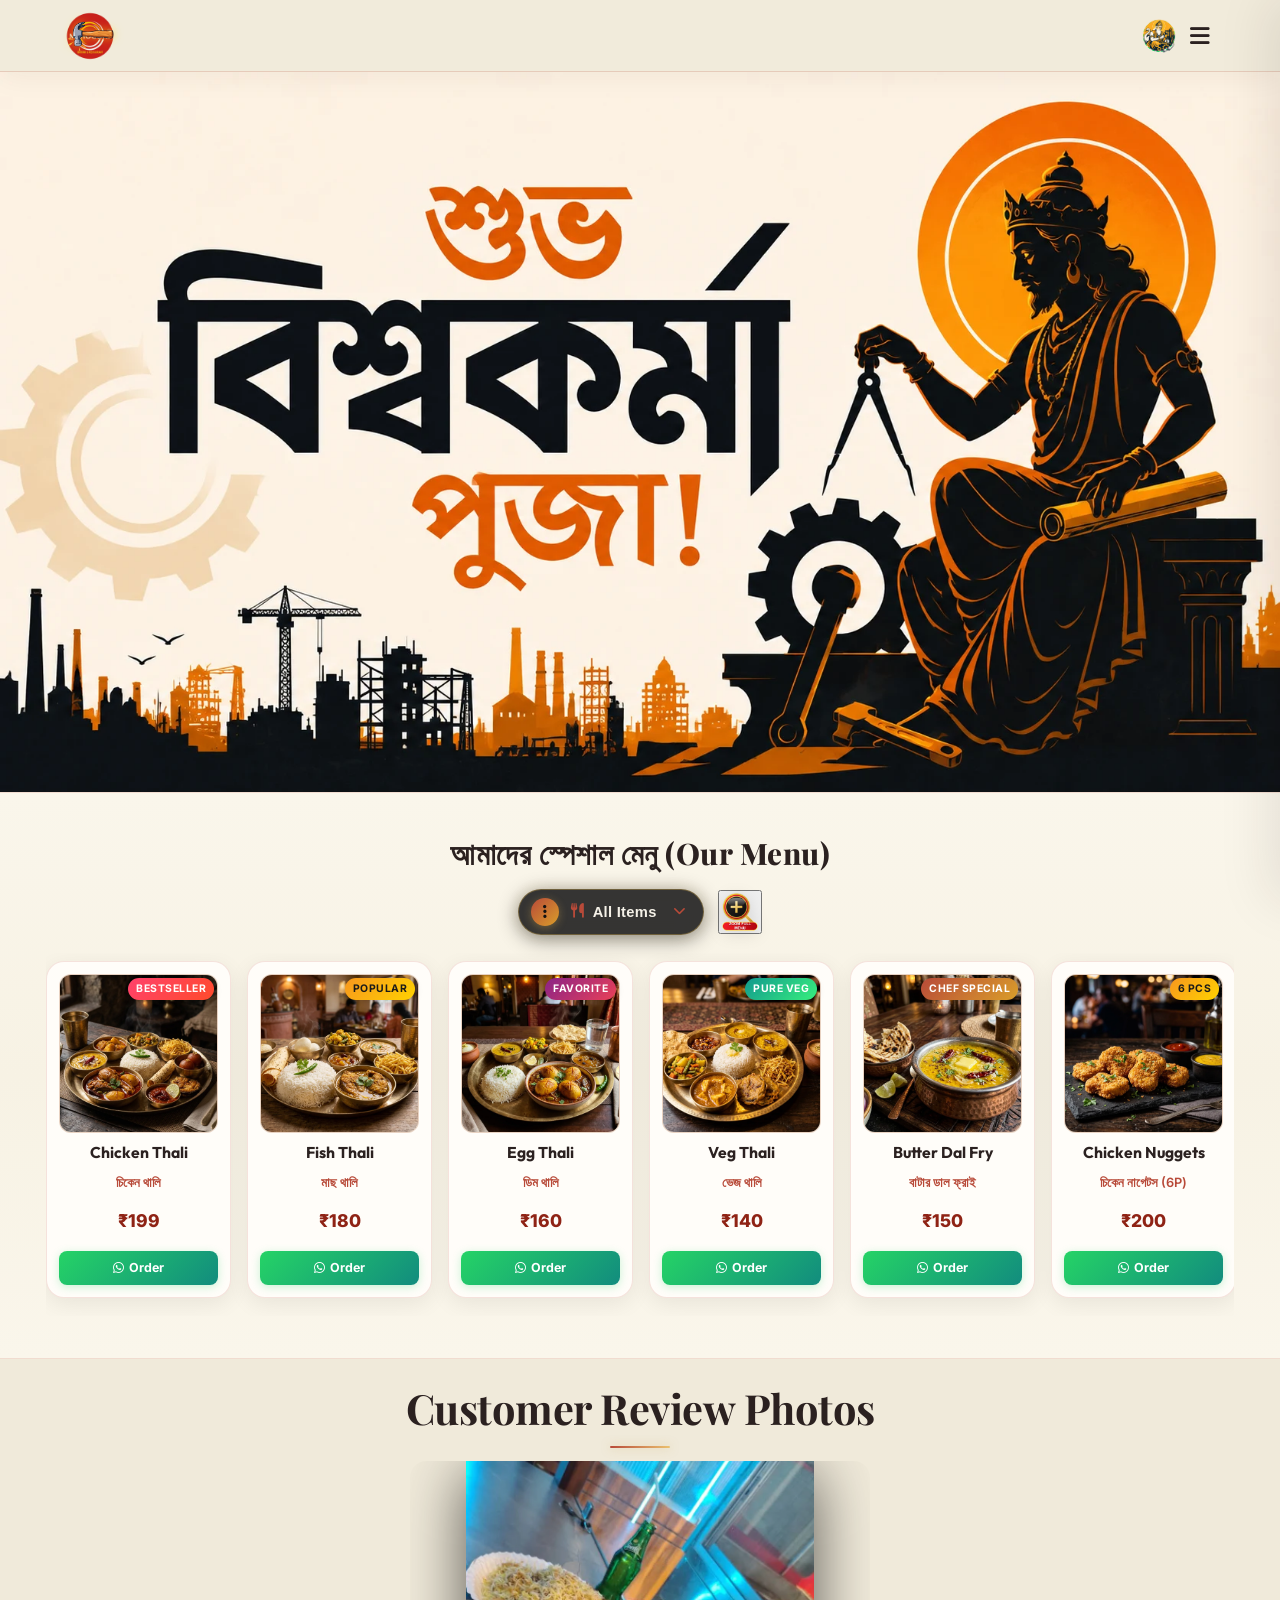
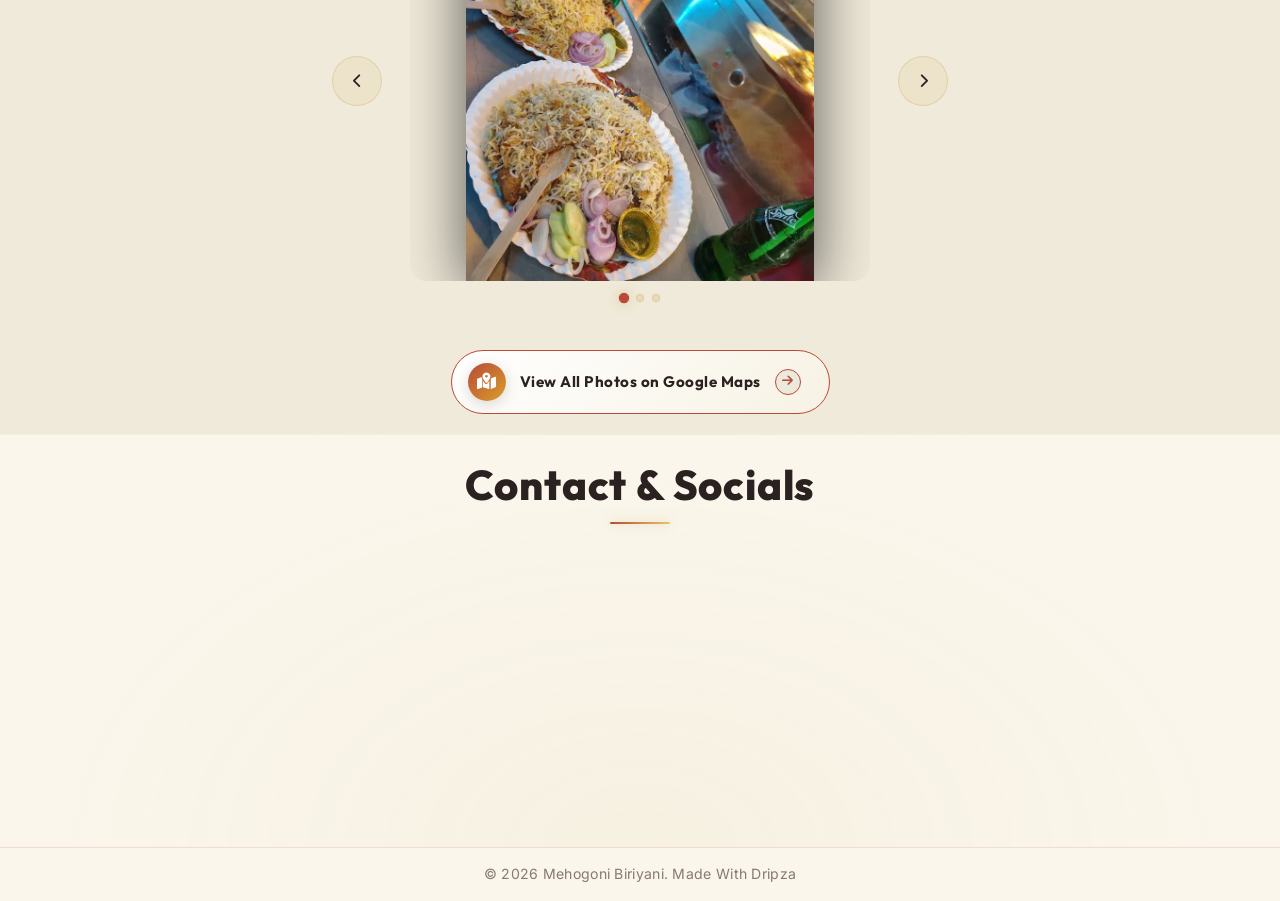
==== index.html @ 01e423bd "Update Vishwakarma Puja banner, icons and greetings" ====
﻿<!DOCTYPE html>
<html lang="bn">
<head>
    <meta charset="UTF-8">
    <meta name="viewport" content="width=device-width, initial-scale=1.0">
    <title>Mehogoni Biriyani</title>
    <link rel="icon" type="image/png" href="assets/mehogoni_biriyani_logo.webp">
    <link href="https://fonts.googleapis.com/css2?family=Playfair+Display:wght@400;600;700;800&family=Outfit:wght@300;400;600;800&family=Inter:wght@300;400;500;600&display=swap" rel="stylesheet">
    <link rel="stylesheet" href="https://cdnjs.cloudflare.com/ajax/libs/font-awesome/6.4.0/css/all.min.css">
    <link rel="stylesheet" href="styles.css?v=1.3">
</head>
<body class="no-scroll">
    <!-- Preloader Screen -->
    <div id="preloader">
        <div class="preloader-content">
            <h1 class="preloader-title">Welcome to <br><span class="highlight">Mehogoni Biriyani</span></h1>
            <div class="preloader-loader">
                <div class="loader-bar"></div>
            </div>
        </div>
    </div>
    <!-- Navbar -->
    <nav class="navbar">
        <div class="logo-container">
            <img src="assets/mehogoni_biriyani_logo.webp" alt="Mehogoni Biriyani Logo" class="logo-brand-img">
            <div class="logo-text-wrapper">
                <span class="animated-football-header" title="Ganesh Chaturthi Special">
                    <img src="assets/ganesh_run_icon.webp" alt="Ganesh Run Icon" style="object-fit: contain; filter: drop-shadow(0 0 5px rgba(255, 215, 0, 0.6));">
                </span>
                <span class="logo-text">Mehogoni Biriyani</span>
            </div>
        </div>
        <span class="rath-yatra-header-text">শুভ বিশ্বকর্মা পূজা!</span>
        <ul class="nav-links">
            <li><a href="#home">Home</a></li>
            <li><a href="#menu">Menu</a></li>
            <li><a href="#reviews">Reviews</a></li>
            <li><a href="#contact">Contact</a></li>
        </ul>
        <div class="navbar-actions">
            <!-- Rakhi Purnima Button for Poster -->
            <button class="fifa-btn" id="open-promo-modal-direct-btn" title="Show Ganesh Chaturthi Special Poster">
                <div class="fifa-container">
                    <div class="fifa-magic-ring"></div>
                    <img src="assets/ganesh_icon.webp" alt="Ganesh Special" class="fifa-svg" style="object-fit: contain;">
                </div>
            </button>
            
            <div class="hamburger">
                <i class="fas fa-bars"></i>
            </div>
        </div>
    </nav>

    <!-- Hero Section -->
    <section id="home" class="hero">
        <div class="hero-bg banner-box">
            <img src="assets/aj_restaurant_banner_1.webp" alt="AJ Restaurant & Cafe Banner" class="active">
            <img src="assets/banner_1.webp" alt="Mehogoni Biriyani Banner 1">
            <img src="assets/banner_2.webp" alt="Mehogoni Biriyani Banner 2">
            <img src="assets/banner_3.webp" alt="Mehogoni Biriyani Banner 3">
            <img src="assets/banner_4.webp" alt="Mehogoni Biriyani Banner 4">
            <img src="assets/banner_5.webp" alt="Mehogoni Biriyani Banner 5">
            <div class="overlay"></div>
        </div>
        <!-- Click/Hover Zones for Banner Control -->
        <div class="hero-nav-zone left-zone" title="Previous Image"></div>
        <div class="hero-nav-zone right-zone" title="Next Image"></div>
    </section>

                <!-- Digital Restaurant Menu Section -->
    <section id="menu" class="main-menu-section">
        <div class="menu-header-wrapper">
            <div class="menu-eyebrow-container">
                <span class="menu-eyebrow">আমাদের স্পেশাল মেনু (Our Menu)</span>
            </div>
        </div>

        <!-- Menu Category Filter Tabs -->
                <!-- Menu Category Filter Dropdown (Three-Dot Filter Menu) -->
        <!-- Menu Filter and Zoom Controls Row -->
        <div class="menu-filter-controls-row">
            <div class="menu-filter-dropdown-wrapper" id="main-menu-filter-dropdown-wrapper">
            <button type="button" class="menu-filter-dots-btn" id="main-menu-filter-dots-btn" aria-expanded="false" aria-haspopup="true" title="Filter Menu">
                <span class="three-dots-icon-box">
                    <i class="fas fa-ellipsis-v"></i>
                </span>
                <span class="current-filter-label" id="main-current-filter-label">
                    <i class="fas fa-utensils"></i>
                    <span>All Items</span>
                </span>
                <i class="fas fa-chevron-down filter-dropdown-arrow"></i>
            </button>

            <!-- Dropdown List of Category Filter Options -->
            <div class="menu-filter-dropdown-menu" id="main-menu-filter-dropdown-menu">
                <div class="menu-filter-dropdown-header">
                    <span><i class="fas fa-filter"></i> Filter Category</span>
                </div>
                <div class="menu-filter-dropdown-list">
                    <button type="button" class="menu-tab-btn active" data-category="all">
                        <span class="tab-btn-content">
                            <i class="fas fa-utensils tab-icon"></i>
                            <span class="tab-title">All Items</span>
                        </span>
                        <i class="fas fa-check active-indicator-icon"></i>
                    </button>
                    <button type="button" class="menu-tab-btn" data-category="thali">
                        <span class="tab-btn-content">
                            <i class="fas fa-bowl-rice tab-icon"></i>
                            <span class="tab-title">Bengali Thali</span>
                        </span>
                        <i class="fas fa-check active-indicator-icon"></i>
                    </button>
                    <button type="button" class="menu-tab-btn" data-category="snacks">
                        <span class="tab-btn-content">
                            <i class="fas fa-burger tab-icon"></i>
                            <span class="tab-title">Breakfast & Snacks</span>
                        </span>
                        <i class="fas fa-check active-indicator-icon"></i>
                    </button>
                    <button type="button" class="menu-tab-btn" data-category="beverages">
                        <span class="tab-btn-content">
                            <i class="fas fa-mug-hot tab-icon"></i>
                            <span class="tab-title">Tea & Coffee</span>
                        </span>
                        <i class="fas fa-check active-indicator-icon"></i>
                    </button>
                    <button type="button" class="menu-tab-btn" data-category="extras">
                        <span class="tab-btn-content">
                            <i class="fas fa-plate-wheat tab-icon"></i>
                            <span class="tab-title">Sides & Extras</span>
                        </span>
                        <i class="fas fa-check active-indicator-icon"></i>
                    </button>
                </div>
            </div>
        </div>

            <!-- Zoom Full Menu Button on Right Side of Filter -->
            <button type="button" class="menu-zoom-img-btn" id="open-full-menu-modal-btn" title="Open Complete Menu Card (সম্পূর্ণ মেনু)">
                    <img src="assets/zoom_full_menu_icon.webp" alt="Zoom Full Menu" class="zoom-full-menu-img">
                </button>
        </div>
        

        <!-- Menu Cards Horizontal Side-Scroll Wrapper -->
        <div class="main-menu-scroll-wrapper">
            <div class="main-menu-scroll-track" id="main-restaurant-menu-scroll">
                
                <!-- 1. Chicken Thali -->
                <div class="food-menu-card" data-category="thali">
                    <div class="food-card-badge bestseller">Bestseller</div>
                    <div class="food-card-img-box">
                        <img src="assets/menu_chicken_thali.webp" alt="Chicken Thali" loading="lazy">
                    </div>
                    <div class="food-card-body">
                        <h3 class="food-title">Chicken Thali</h3>
                        <span class="bengali-title">চিকেন থালি</span>
                        <span class="food-price">₹199</span>
                        <a href="https://wa.me/918389064951?text=Hi%20Mehogoni%20Biriyani,%20I%20want%20to%20order%20Chicken%20Thali%20(₹199)" target="_blank" class="food-order-btn">
                            <i class="fab fa-whatsapp"></i> Order
                        </a>
                    </div>
                </div>

                <!-- 2. Fish Thali -->
                <div class="food-menu-card" data-category="thali">
                    <div class="food-card-badge popular">Popular</div>
                    <div class="food-card-img-box">
                        <img src="assets/menu_fish_thali.webp" alt="Fish Thali" loading="lazy">
                    </div>
                    <div class="food-card-body">
                        <h3 class="food-title">Fish Thali</h3>
                        <span class="bengali-title">মাছ থালি</span>
                        <span class="food-price">₹180</span>
                        <a href="https://wa.me/918389064951?text=Hi%20Mehogoni%20Biriyani,%20I%20want%20to%20order%20Fish%20Thali%20(₹180)" target="_blank" class="food-order-btn">
                            <i class="fab fa-whatsapp"></i> Order
                        </a>
                    </div>
                </div>

                <!-- 3. Egg Thali -->
                <div class="food-menu-card" data-category="thali">
                    <div class="food-card-badge special">Favorite</div>
                    <div class="food-card-img-box">
                        <img src="assets/menu_egg_thali.webp" alt="Egg Thali" loading="lazy">
                    </div>
                    <div class="food-card-body">
                        <h3 class="food-title">Egg Thali</h3>
                        <span class="bengali-title">ডিম থালি</span>
                        <span class="food-price">₹160</span>
                        <a href="https://wa.me/918389064951?text=Hi%20Mehogoni%20Biriyani,%20I%20want%20to%20order%20Egg%20Thali%20(₹160)" target="_blank" class="food-order-btn">
                            <i class="fab fa-whatsapp"></i> Order
                        </a>
                    </div>
                </div>

                <!-- 4. Veg Thali -->
                <div class="food-menu-card" data-category="thali">
                    <div class="food-card-badge pure-veg">Pure Veg</div>
                    <div class="food-card-img-box">
                        <img src="assets/menu_veg_thali.webp" alt="Veg Thali" loading="lazy">
                    </div>
                    <div class="food-card-body">
                        <h3 class="food-title">Veg Thali</h3>
                        <span class="bengali-title">ভেজ থালি</span>
                        <span class="food-price">₹140</span>
                        <a href="https://wa.me/918389064951?text=Hi%20Mehogoni%20Biriyani,%20I%20want%20to%20order%20Veg%20Thali%20(₹140)" target="_blank" class="food-order-btn">
                            <i class="fab fa-whatsapp"></i> Order
                        </a>
                    </div>
                </div>

                <!-- 5. Butter Dal Fry -->
                <div class="food-menu-card" data-category="extras">
                    <div class="food-card-badge chef">Chef Special</div>
                    <div class="food-card-img-box">
                        <img src="assets/menu_butter_dal_fry.webp" alt="Butter Dal Fry" loading="lazy">
                    </div>
                    <div class="food-card-body">
                        <h3 class="food-title">Butter Dal Fry</h3>
                        <span class="bengali-title">বাটার ডাল ফ্রাই</span>
                        <span class="food-price">₹150</span>
                        <a href="https://wa.me/918389064951?text=Hi%20Mehogoni%20Biriyani,%20I%20want%20to%20order%20Butter%20Dal%20Fry%20(₹150)" target="_blank" class="food-order-btn">
                            <i class="fab fa-whatsapp"></i> Order
                        </a>
                    </div>
                </div>

                <!-- 6. Chicken Nuggets -->
                <div class="food-menu-card" data-category="snacks">
                    <div class="food-card-badge popular">6 Pcs</div>
                    <div class="food-card-img-box">
                        <img src="assets/menu_chicken_nuggets.webp" alt="Chicken Nuggets" loading="lazy">
                    </div>
                    <div class="food-card-body">
                        <h3 class="food-title">Chicken Nuggets</h3>
                        <span class="bengali-title">চিকেন নাগেটস (6P)</span>
                        <span class="food-price">₹200</span>
                        <a href="https://wa.me/918389064951?text=Hi%20Mehogoni%20Biriyani,%20I%20want%20to%20order%20Chicken%20Nuggets%20(₹200)" target="_blank" class="food-order-btn">
                            <i class="fab fa-whatsapp"></i> Order
                        </a>
                    </div>
                </div>

                <!-- 7. Aloo Tikki -->
                <div class="food-menu-card" data-category="snacks">
                    <div class="food-card-badge pure-veg">Big Size</div>
                    <div class="food-card-img-box">
                        <img src="assets/menu_aloo_tikki.webp" alt="Aloo Tikki Big Size" loading="lazy">
                    </div>
                    <div class="food-card-body">
                        <h3 class="food-title">Aloo Tikki 6P</h3>
                        <span class="bengali-title">আলু টিক্কি (6P)</span>
                        <span class="food-price">₹180</span>
                        <a href="https://wa.me/918389064951?text=Hi%20Mehogoni%20Biriyani,%20I%20want%20to%20order%20Aloo%20Tikki%20(₹180)" target="_blank" class="food-order-btn">
                            <i class="fab fa-whatsapp"></i> Order
                        </a>
                    </div>
                </div>

                <!-- 8. Egg Maggie -->
                <div class="food-menu-card" data-category="snacks">
                    <div class="food-card-badge popular">Hot</div>
                    <div class="food-card-img-box">
                        <img src="assets/menu_egg_maggie.webp" alt="Egg Maggie" loading="lazy">
                    </div>
                    <div class="food-card-body">
                        <h3 class="food-title">Egg Maggie</h3>
                        <span class="bengali-title">এগ ম্যাগি</span>
                        <span class="food-price">₹80</span>
                        <a href="https://wa.me/918389064951?text=Hi%20Mehogoni%20Biriyani,%20I%20want%20to%20order%20Egg%20Maggie%20(₹80)" target="_blank" class="food-order-btn">
                            <i class="fab fa-whatsapp"></i> Order
                        </a>
                    </div>
                </div>

                <!-- 9. Veg Maggie -->
                <div class="food-menu-card" data-category="snacks">
                    <div class="food-card-badge pure-veg">Veg</div>
                    <div class="food-card-img-box">
                        <img src="assets/menu_egg_maggie.webp" alt="Veg Maggie" loading="lazy">
                    </div>
                    <div class="food-card-body">
                        <h3 class="food-title">Veg Maggie</h3>
                        <span class="bengali-title">ভেজ ম্যাগি</span>
                        <span class="food-price">₹60</span>
                        <a href="https://wa.me/918389064951?text=Hi%20Mehogoni%20Biriyani,%20I%20want%20to%20order%20Veg%20Maggie%20(₹60)" target="_blank" class="food-order-btn">
                            <i class="fab fa-whatsapp"></i> Order
                        </a>
                    </div>
                </div>

                <!-- 10. Bread Omelette -->
                <div class="food-menu-card" data-category="snacks">
                    <div class="food-card-badge special">Breakfast</div>
                    <div class="food-card-img-box">
                        <img src="assets/menu6.webp" alt="Bread Omelette Jam Butter" loading="lazy">
                    </div>
                    <div class="food-card-body">
                        <h3 class="food-title">Bread Omelette</h3>
                        <span class="bengali-title">ব্রেড ওমলেট / জ্যাম</span>
                        <span class="food-price">₹60</span>
                        <a href="https://wa.me/918389064951?text=Hi%20Mehogoni%20Biriyani,%20I%20want%20to%20order%20Bread%20Omelette%20(₹60)" target="_blank" class="food-order-btn">
                            <i class="fab fa-whatsapp"></i> Order
                        </a>
                    </div>
                </div>

                <!-- 11. Chai & Coffee -->
                <div class="food-menu-card" data-category="beverages">
                    <div class="food-card-badge special">Hot</div>
                    <div class="food-card-img-box">
                        <img src="assets/menu_tea_coffee.webp" alt="Coffee" loading="lazy">
                    </div>
                    <div class="food-card-body">
                        <h3 class="food-title">Milk / Black Coffee</h3>
                        <span class="bengali-title">কফি (Min 2 Cup)</span>
                        <span class="food-price">₹50</span>
                        <a href="https://wa.me/918389064951?text=Hi%20Mehogoni%20Biriyani,%20I%20want%20to%20order%20Coffee" target="_blank" class="food-order-btn">
                            <i class="fab fa-whatsapp"></i> Order
                        </a>
                    </div>
                </div>

                <!-- 12. Milk / Black Tea -->
                <div class="food-menu-card" data-category="beverages">
                    <div class="food-card-badge bestseller">Chai</div>
                    <div class="food-card-img-box">
                        <img src="assets/menu_tea_coffee.webp" alt="Tea" loading="lazy">
                    </div>
                    <div class="food-card-body">
                        <h3 class="food-title">Black / Milk Tea</h3>
                        <span class="bengali-title">চা (Min 2 Cup)</span>
                        <span class="food-price">₹25</span>
                        <a href="https://wa.me/918389064951?text=Hi%20Mehogoni%20Biriyani,%20I%20want%20to%20order%20Tea" target="_blank" class="food-order-btn">
                            <i class="fab fa-whatsapp"></i> Order
                        </a>
                    </div>
                </div>

                <!-- 13. Green Tea -->
                <div class="food-menu-card" data-category="beverages">
                    <div class="food-card-badge pure-veg">Healthy</div>
                    <div class="food-card-img-box">
                        <img src="assets/menu_tea_coffee.webp" alt="Green Tea" loading="lazy">
                    </div>
                    <div class="food-card-body">
                        <h3 class="food-title">Green Tea</h3>
                        <span class="bengali-title">গ্রিন টি (Min 2 Cup)</span>
                        <span class="food-price">₹40</span>
                        <a href="https://wa.me/918389064951?text=Hi%20Mehogoni%20Biriyani,%20I%20want%20to%20order%20Green%20Tea" target="_blank" class="food-order-btn">
                            <i class="fab fa-whatsapp"></i> Order
                        </a>
                    </div>
                </div>

                <!-- 14. Extra Chicken 4P -->
                <div class="food-menu-card" data-category="extras">
                    <div class="food-card-badge popular">4 Pcs</div>
                    <div class="food-card-img-box">
                        <img src="assets/menu_chicken_thali.webp" alt="Extra Chicken" loading="lazy">
                    </div>
                    <div class="food-card-body">
                        <h3 class="food-title">Extra Chicken (4P)</h3>
                        <span class="bengali-title">চিকেন কারি (4P)</span>
                        <span class="food-price">₹180</span>
                        <a href="https://wa.me/918389064951?text=Hi%20Mehogoni%20Biriyani,%20I%20want%20to%20order%20Extra%20Chicken%204P%20(₹180)" target="_blank" class="food-order-btn">
                            <i class="fab fa-whatsapp"></i> Order
                        </a>
                    </div>
                </div>

                <!-- 15. Extra Mutton 1P -->
                <div class="food-menu-card" data-category="extras">
                    <div class="food-card-badge special">Special</div>
                    <div class="food-card-img-box">
                        <img src="assets/menu3.webp" alt="Extra Mutton" loading="lazy">
                    </div>
                    <div class="food-card-body">
                        <h3 class="food-title">Extra Mutton (1P)</h3>
                        <span class="bengali-title">মটন (স্পেশাল অর্ডার)</span>
                        <span class="food-price">₹80</span>
                        <a href="https://wa.me/918389064951?text=Hi%20Mehogoni%20Biriyani,%20I%20want%20to%20order%20Extra%20Mutton%20(₹80)" target="_blank" class="food-order-btn">
                            <i class="fab fa-whatsapp"></i> Order
                        </a>
                    </div>
                </div>

                <!-- 16. Extra Fish 1P -->
                <div class="food-menu-card" data-category="extras">
                    <div class="food-card-badge popular">1 Pc</div>
                    <div class="food-card-img-box">
                        <img src="assets/menu_fish_thali.webp" alt="Extra Fish" loading="lazy">
                    </div>
                    <div class="food-card-body">
                        <h3 class="food-title">Extra Fish (1P)</h3>
                        <span class="bengali-title">মাছ ১ পিস</span>
                        <span class="food-price">₹80</span>
                        <a href="https://wa.me/918389064951?text=Hi%20Mehogoni%20Biriyani,%20I%20want%20to%20order%20Extra%20Fish%20(₹80)" target="_blank" class="food-order-btn">
                            <i class="fab fa-whatsapp"></i> Order
                        </a>
                    </div>
                </div>

                <!-- 17. Green Salad -->
                <div class="food-menu-card" data-category="extras">
                    <div class="food-card-badge pure-veg">Fresh</div>
                    <div class="food-card-img-box">
                        <img src="assets/menu_veg_thali.webp" alt="Green Salad" loading="lazy">
                    </div>
                    <div class="food-card-body">
                        <h3 class="food-title">Green Salad</h3>
                        <span class="bengali-title">গ্রিন স্যালাড</span>
                        <span class="food-price">₹100</span>
                        <a href="https://wa.me/918389064951?text=Hi%20Mehogoni%20Biriyani,%20I%20want%20to%20order%20Green%20Salad%20(₹100)" target="_blank" class="food-order-btn">
                            <i class="fab fa-whatsapp"></i> Order
                        </a>
                    </div>
                </div>

                <!-- 18. Extra Egg (2P) -->
                <div class="food-menu-card" data-category="extras">
                    <div class="food-card-badge special">2 Pcs</div>
                    <div class="food-card-img-box">
                        <img src="assets/menu_egg_thali.webp" alt="Extra Egg 2P" loading="lazy">
                    </div>
                    <div class="food-card-body">
                        <h3 class="food-title">Extra Egg (2P)</h3>
                        <span class="bengali-title">ডিম (২ পিস)</span>
                        <span class="food-price">₹50</span>
                        <a href="https://wa.me/918389064951?text=Hi%20Mehogoni%20Biriyani,%20I%20want%20to%20order%20Extra%20Egg%202P%20(₹50)" target="_blank" class="food-order-btn">
                            <i class="fab fa-whatsapp"></i> Order
                        </a>
                    </div>
                </div>

                <!-- 19. Extra Rice -->
                <div class="food-menu-card" data-category="extras">
                    <div class="food-card-badge popular">1 Plate</div>
                    <div class="food-card-img-box">
                        <img src="assets/menu_veg_thali.webp" alt="Extra Rice" loading="lazy">
                    </div>
                    <div class="food-card-body">
                        <h3 class="food-title">Extra Rice</h3>
                        <span class="bengali-title">এক্সট্রা ভাত</span>
                        <span class="food-price">₹50</span>
                        <a href="https://wa.me/918389064951?text=Hi%20Mehogoni%20Biriyani,%20I%20want%20to%20order%20Extra%20Rice%20(₹50)" target="_blank" class="food-order-btn">
                            <i class="fab fa-whatsapp"></i> Order
                        </a>
                    </div>
                </div>

                <!-- 20. Extra Misti / Papad / Roti -->
                <div class="food-menu-card" data-category="extras">
                    <div class="food-card-badge pure-veg">Per Pc</div>
                    <div class="food-card-img-box">
                        <img src="assets/menu2.webp" alt="Extra Misti Papad Roti" loading="lazy">
                    </div>
                    <div class="food-card-body">
                        <h3 class="food-title">Extra Misti / Papad / Roti</h3>
                        <span class="bengali-title">মিষ্টি / পাঁপড় / রুটি</span>
                        <span class="food-price">₹10</span>
                        <a href="https://wa.me/918389064951?text=Hi%20Mehogoni%20Biriyani,%20I%20want%20to%20order%20Extra%20Misti%20Papad%20Roti%20(₹10)" target="_blank" class="food-order-btn">
                            <i class="fab fa-whatsapp"></i> Order
                        </a>
                    </div>
                </div>

                <!-- 21. Extra Sabji / Dal / Vaji -->
                <div class="food-menu-card" data-category="extras">
                    <div class="food-card-badge pure-veg">Side Bowl</div>
                    <div class="food-card-img-box">
                        <img src="assets/menu_butter_dal_fry.webp" alt="Extra Sabji Dal Vaji" loading="lazy">
                    </div>
                    <div class="food-card-body">
                        <h3 class="food-title">Extra Sabji / Dal / Vaji</h3>
                        <span class="bengali-title">সবজি / ডাল / ভাজি</span>
                        <span class="food-price">₹30</span>
                        <a href="https://wa.me/918389064951?text=Hi%20Mehogoni%20Biriyani,%20I%20want%20to%20order%20Extra%20Sabji%20Dal%20Vaji%20(₹30)" target="_blank" class="food-order-btn">
                            <i class="fab fa-whatsapp"></i> Order
                        </a>
                    </div>
                </div>

                <!-- 18. Water Bottle -->
                <div class="food-menu-card" data-category="beverages">
                    <div class="food-card-badge pure-veg">Mineral</div>
                    <div class="food-card-img-box">
                        <img src="assets/menu5.webp" alt="Water Bottle" loading="lazy">
                    </div>
                    <div class="food-card-body">
                        <h3 class="food-title">Water Bottle</h3>
                        <span class="bengali-title">জল 1L / 2L</span>
                        <span class="food-price">₹20 / ₹30</span>
                        <a href="https://wa.me/918389064951?text=Hi%20Mehogoni%20Biriyani,%20I%20want%20to%20order%20Water%20Bottle" target="_blank" class="food-order-btn">
                            <i class="fab fa-whatsapp"></i> Order
                        </a>
                    </div>
                </div>

            </div>
        </div>
    </section>

    <!-- Reviews Section (Photo Gallery) -->
    <section id="reviews" class="reviews-section">
        <h2 class="section-title">Customer Review Photos</h2>
        <div class="reviews-slider-container">
            <div class="reviews-slider">
                <div class="review-slide active">
                    <img src="assets/review_1.webp" alt="Customer Review 1">
                </div>
                <div class="review-slide">
                    <img src="assets/review_2.webp" alt="Customer Review 2">
                </div>
                <div class="review-slide">
                    <img src="assets/review_3.webp" alt="Customer Review 3">
                </div>
            </div>
            
            <!-- Slider Controls -->
            <button class="slider-btn prev-btn"><i class="fas fa-chevron-left"></i></button>
            <button class="slider-btn next-btn"><i class="fas fa-chevron-right"></i></button>
            
            <!-- Slider Dots -->
            <div class="slider-dots">
                <span class="dot active" data-index="0"></span>
                <span class="dot" data-index="1"></span>
                <span class="dot" data-index="2"></span>
            </div>
        </div>
        <div style="text-align: center; margin-top: 3rem;">
            <div class="reviews-cta-wrapper">
            <a href="https://maps.app.goo.gl/TH6TRgz9GhAKDcca6" target="_blank" class="modern-maps-btn" title="Open Google Maps Gallery">
                <span class="maps-icon-badge"><i class="fas fa-map-marked-alt"></i></span>
                <span class="maps-btn-text">View All Photos on Google Maps</span>
                <span class="maps-arrow-circle"><i class="fas fa-arrow-right"></i></span>
            </a>
        </div>
        </div>
    </section>

    <!-- Contact & Footer -->
    <section id="contact" class="contact-section">
        <h2 class="section-title">Contact & Socials</h2>
        <div class="contact-container glassmorphism">
            <div class="contact-info">
                <h2>Visit Us</h2>
                <div class="info-item">
                    <a href="https://maps.app.goo.gl/YBJbQFASofHJ2dsA6" target="_blank" style="color: inherit; text-decoration: none; display: flex; align-items: center; gap: 15px;">
                        <i class="fas fa-map-marker-alt"></i>
                        <p>C968+8XQ, Buroshib Tala Rd, Harisava Para, Nabadwip, West Bengal 741302</p>
                    </a>
                </div>
                <div class="info-item">
                    <i class="fas fa-phone-alt"></i>
                    <p>+91 8389064951</p>
                </div>
                <div class="info-item">
                    <i class="fas fa-envelope"></i>
                    <p>mehogonibiriyani.restaurant@gmail.com</p>
                </div>
            </div>
            <div class="social-links">
                <h2>Follow Us</h2>
                <div class="social-icons">
                    <a href="#" class="social-icon"><i class="fab fa-instagram"></i></a>
                    <a href="#" class="social-icon"><i class="fab fa-facebook-f"></i></a>
                    <a href="#" class="social-icon"><i class="fab fa-youtube"></i></a>
                    <a href="https://wa.me/918389064951" target="_blank" class="social-icon"><i class="fab fa-whatsapp"></i></a>
                    <a href="https://maps.app.goo.gl/YBJbQFASofHJ2dsA6" target="_blank" class="social-icon"><i class="fas fa-map-marker-alt"></i></a>
                </div>
            </div>
        </div>
    </section>

    <footer>
        <p>&copy; 2026 Mehogoni Biriyani. Made With Dripza</p>
    </footer>



    <!-- Full Menu Interactive Modal -->
    <div class="full-menu-modal" id="full-menu-modal" aria-hidden="true">
        <div class="full-menu-modal-overlay" id="full-menu-modal-overlay"></div>
        <div class="full-menu-modal-container">
            <!-- Modal Sticky Top Header Container (Header + Hero Title + Search + Category Tabs) -->
            <div class="full-menu-modal-top-section">
                <!-- Modal Header -->
                <div class="full-menu-modal-header">
                    <div class="full-menu-modal-header-left">
                        <button class="menu-modal-close-btn" id="close-full-menu-modal-btn" aria-label="Close Full Menu">
                            <i class="fas fa-arrow-left"></i> <span>Back</span>
                        </button>
                        <div class="full-menu-modal-title">
                            Mehogoni Biriyani
                        </div>
                    </div>
                    <div class="full-menu-modal-header-right">
                        <a href="#modal-order-timings" class="menu-modal-timing-btn" id="modal-timing-btn" title="Order Timings">
                            <i class="fas fa-clock"></i> <span>Timings</span>
                        </a>
                        <a href="tel:918389064951" class="menu-modal-call-btn">
                            <i class="fas fa-phone-alt"></i> <span>918389064951</span>
                        </a>
                        <button class="menu-modal-close-icon-btn" id="close-full-menu-icon-btn" aria-label="Close">
                            <i class="fas fa-times"></i>
                        </button>
                    </div>
                </div>

                <!-- Modal Hero Header -->
                <div class="full-menu-hero">
                    <h1>Complete Menu Card <span class="bengali-heading">আমাদের সম্পূর্ণ ডিজিটাল মেনু</span></h1>
                </div>

                <!-- Search Bar & Category Filter Tabs -->
                <div class="menu-control-bar">
                    <div class="search-box-wrapper">
                        <i class="fas fa-search"></i>
                        <input type="text" id="modal-menu-search-input" placeholder="খাবারের নাম লিখে খুঁজুন (Search dishes...)" autocomplete="off">
                    </div>

                    <div class="menu-category-tabs" id="modal-menu-category-tabs">
                        <button class="menu-tab-btn active" data-category="all">
                            <i class="fas fa-utensils"></i> All Items
                        </button>
                        <button class="menu-tab-btn" data-category="thali">
                            <i class="fas fa-bowl-rice"></i> Bengali Thali
                        </button>
                        <button class="menu-tab-btn" data-category="snacks">
                            <i class="fas fa-burger"></i> Breakfast & Snacks
                        </button>
                        <button class="menu-tab-btn" data-category="beverages">
                            <i class="fas fa-mug-hot"></i> Tea & Coffee
                        </button>
                        <button class="menu-tab-btn" data-category="extras">
                            <i class="fas fa-plate-wheat"></i> Sides & Extras
                        </button>
                    </div>
                </div>
            </div>

            <div class="full-menu-modal-body">
                <!-- Complete Menu Card Grid -->
                <div class="compact-menu-grid-container">
                    <div class="compact-grid" id="modal-full-menu-grid">

                        <!-- 1. Chicken Thali -->
                        <div class="food-menu-card" data-category="thali" data-keywords="chicken thali murgi murgir mangsho rice dal sabji thali">
                            <div class="food-card-badge bestseller">Bestseller</div>
                            <div class="food-card-img-box">
                                <img src="assets/menu_chicken_thali.webp" alt="Chicken Thali" loading="lazy">
                            </div>
                            <div class="food-card-body">
                                <h3 class="food-title">Chicken Thali</h3>
                                <span class="bengali-title">চিকেন থালি</span>
                                <span class="food-price">₹199</span>
                                <a href="https://wa.me/918389064951?text=Hi%20Mehogoni%20Biriyani,%20I%20want%20to%20order%20Chicken%20Thali%20(₹199)" target="_blank" class="food-order-btn">
                                    <i class="fab fa-whatsapp"></i> Order
                                </a>
                            </div>
                        </div>

                        <!-- 2. Fish Thali -->
                        <div class="food-menu-card" data-category="thali" data-keywords="fish thali macher thali mach jhol rui katla rice dal thali">
                            <div class="food-card-badge popular">Popular</div>
                            <div class="food-card-img-box">
                                <img src="assets/menu_fish_thali.webp" alt="Fish Thali" loading="lazy">
                            </div>
                            <div class="food-card-body">
                                <h3 class="food-title">Fish Thali</h3>
                                <span class="bengali-title">মাছ থালি</span>
                                <span class="food-price">₹180</span>
                                <a href="https://wa.me/918389064951?text=Hi%20Mehogoni%20Biriyani,%20I%20want%20to%20order%20Fish%20Thali%20(₹180)" target="_blank" class="food-order-btn">
                                    <i class="fab fa-whatsapp"></i> Order
                                </a>
                            </div>
                        </div>

                        <!-- 3. Egg Thali -->
                        <div class="food-menu-card" data-category="thali" data-keywords="egg thali dimer thali dim kosha rice dal thali">
                            <div class="food-card-badge special">Favorite</div>
                            <div class="food-card-img-box">
                                <img src="assets/menu_egg_thali.webp" alt="Egg Thali" loading="lazy">
                            </div>
                            <div class="food-card-body">
                                <h3 class="food-title">Egg Thali</h3>
                                <span class="bengali-title">ডিম থালি</span>
                                <span class="food-price">₹160</span>
                                <a href="https://wa.me/918389064951?text=Hi%20Mehogoni%20Biriyani,%20I%20want%20to%20order%20Egg%20Thali%20(₹160)" target="_blank" class="food-order-btn">
                                    <i class="fab fa-whatsapp"></i> Order
                                </a>
                            </div>
                        </div>

                        <!-- 4. Veg Thali -->
                        <div class="food-menu-card" data-category="thali" data-keywords="veg thali niramish thali paneer dal sabji rice mishti doi">
                            <div class="food-card-badge pure-veg">Pure Veg</div>
                            <div class="food-card-img-box">
                                <img src="assets/menu_veg_thali.webp" alt="Veg Thali" loading="lazy">
                            </div>
                            <div class="food-card-body">
                                <h3 class="food-title">Veg Thali</h3>
                                <span class="bengali-title">ভেজ থালি</span>
                                <span class="food-price">₹140</span>
                                <a href="https://wa.me/918389064951?text=Hi%20Mehogoni%20Biriyani,%20I%20want%20to%20order%20Veg%20Thali%20(₹140)" target="_blank" class="food-order-btn">
                                    <i class="fab fa-whatsapp"></i> Order
                                </a>
                            </div>
                        </div>

                        <!-- 5. Butter Dal Fry -->
                        <div class="food-menu-card" data-category="extras" data-keywords="butter dal fry yellow dal tadka veg">
                            <div class="food-card-badge chef">Chef Special</div>
                            <div class="food-card-img-box">
                                <img src="assets/menu_butter_dal_fry.webp" alt="Butter Dal Fry" loading="lazy">
                            </div>
                            <div class="food-card-body">
                                <h3 class="food-title">Butter Dal Fry</h3>
                                <span class="bengali-title">বাটার ডাল ফ্রাই</span>
                                <span class="food-price">₹150</span>
                                <a href="https://wa.me/918389064951?text=Hi%20Mehogoni%20Biriyani,%20I%20want%20to%20order%20Butter%20Dal%20Fry%20(₹150)" target="_blank" class="food-order-btn">
                                    <i class="fab fa-whatsapp"></i> Order
                                </a>
                            </div>
                        </div>

                        <!-- 6. Chicken Nuggets (6P) -->
                        <div class="food-menu-card" data-category="snacks" data-keywords="chicken nuggets 6p fried snacks non-veg">
                            <div class="food-card-badge popular">6 Pcs</div>
                            <div class="food-card-img-box">
                                <img src="assets/menu_chicken_nuggets.webp" alt="Chicken Nuggets" loading="lazy">
                            </div>
                            <div class="food-card-body">
                                <h3 class="food-title">Chicken Nuggets</h3>
                                <span class="bengali-title">চিকেন নাগেটস (6P)</span>
                                <span class="food-price">₹200</span>
                                <a href="https://wa.me/918389064951?text=Hi%20Mehogoni%20Biriyani,%20I%20want%20to%20order%20Chicken%20Nuggets%20(₹200)" target="_blank" class="food-order-btn">
                                    <i class="fab fa-whatsapp"></i> Order
                                </a>
                            </div>
                        </div>

                        <!-- 7. Aloo Tikki Big Size (6P) -->
                        <div class="food-menu-card" data-category="snacks" data-keywords="aloo tikki potato cutlet snacks big size veg">
                            <div class="food-card-badge pure-veg">Big Size</div>
                            <div class="food-card-img-box">
                                <img src="assets/menu_aloo_tikki.webp" alt="Aloo Tikki Big Size" loading="lazy">
                            </div>
                            <div class="food-card-body">
                                <h3 class="food-title">Aloo Tikki 6P</h3>
                                <span class="bengali-title">আলু টিক্কি (6P)</span>
                                <span class="food-price">₹180</span>
                                <a href="https://wa.me/918389064951?text=Hi%20Mehogoni%20Biriyani,%20I%20want%20to%20order%20Aloo%20Tikki%20(₹180)" target="_blank" class="food-order-btn">
                                    <i class="fab fa-whatsapp"></i> Order
                                </a>
                            </div>
                        </div>

                        <!-- 8. Egg Maggie -->
                        <div class="food-menu-card" data-category="snacks" data-keywords="egg maggie noodles masala snacks">
                            <div class="food-card-badge popular">Hot</div>
                            <div class="food-card-img-box">
                                <img src="assets/menu_egg_maggie.webp" alt="Egg Maggie" loading="lazy">
                            </div>
                            <div class="food-card-body">
                                <h3 class="food-title">Egg Maggie</h3>
                                <span class="bengali-title">এগ ম্যাগি</span>
                                <span class="food-price">₹80</span>
                                <a href="https://wa.me/918389064951?text=Hi%20Mehogoni%20Biriyani,%20I%20want%20to%20order%20Egg%20Maggie%20(₹80)" target="_blank" class="food-order-btn">
                                    <i class="fab fa-whatsapp"></i> Order
                                </a>
                            </div>
                        </div>

                        <!-- 9. Veg Maggie -->
                        <div class="food-menu-card" data-category="snacks" data-keywords="veg maggie masala noodles snacks vegetarian">
                            <div class="food-card-badge pure-veg">Veg</div>
                            <div class="food-card-img-box">
                                <img src="assets/menu_egg_maggie.webp" alt="Veg Maggie" loading="lazy">
                            </div>
                            <div class="food-card-body">
                                <h3 class="food-title">Veg Maggie</h3>
                                <span class="bengali-title">ভেজ ম্যাগি</span>
                                <span class="food-price">₹60</span>
                                <a href="https://wa.me/918389064951?text=Hi%20Mehogoni%20Biriyani,%20I%20want%20to%20order%20Veg%20Maggie%20(₹60)" target="_blank" class="food-order-btn">
                                    <i class="fab fa-whatsapp"></i> Order
                                </a>
                            </div>
                        </div>

                        <!-- 10. Bread Omelette / Jam / Butter -->
                        <div class="food-menu-card" data-category="snacks" data-keywords="bread omelette jam butter breakfast toast egg">
                            <div class="food-card-badge special">Breakfast</div>
                            <div class="food-card-img-box">
                                <img src="assets/menu6.webp" alt="Bread Omelette Jam Butter" loading="lazy">
                            </div>
                            <div class="food-card-body">
                                <h3 class="food-title">Bread Omelette</h3>
                                <span class="bengali-title">ব্রেড ওমলেট / জ্যাম</span>
                                <span class="food-price">₹60</span>
                                <a href="https://wa.me/918389064951?text=Hi%20Mehogoni%20Biriyani,%20I%20want%20to%20order%20Bread%20Omelette%20(₹60)" target="_blank" class="food-order-btn">
                                    <i class="fab fa-whatsapp"></i> Order
                                </a>
                            </div>
                        </div>

                        <!-- 11. Milk / Black Coffee -->
                        <div class="food-menu-card" data-category="beverages" data-keywords="coffee milk coffee black coffee hot drink beverages espresso">
                            <div class="food-card-badge special">Hot</div>
                            <div class="food-card-img-box">
                                <img src="assets/menu_tea_coffee.webp" alt="Milk and Black Coffee" loading="lazy">
                            </div>
                            <div class="food-card-body">
                                <h3 class="food-title">Milk / Black Coffee</h3>
                                <span class="bengali-title">কফি (Min 2 Cup)</span>
                                <span class="food-price">₹50</span>
                                <a href="https://wa.me/918389064951?text=Hi%20Mehogoni%20Biriyani,%20I%20want%20to%20order%20Coffee" target="_blank" class="food-order-btn">
                                    <i class="fab fa-whatsapp"></i> Order
                                </a>
                            </div>
                        </div>

                        <!-- 12. Black / Milk Tea -->
                        <div class="food-menu-card" data-category="beverages" data-keywords="tea chai milk tea black tea masala chai beverage">
                            <div class="food-card-badge bestseller">Chai</div>
                            <div class="food-card-img-box">
                                <img src="assets/menu_tea_coffee.webp" alt="Black and Milk Tea" loading="lazy">
                            </div>
                            <div class="food-card-body">
                                <h3 class="food-title">Black / Milk Tea</h3>
                                <span class="bengali-title">চা (Min 2 Cup)</span>
                                <span class="food-price">₹25</span>
                                <a href="https://wa.me/918389064951?text=Hi%20Mehogoni%20Biriyani,%20I%20want%20to%20order%20Tea" target="_blank" class="food-order-btn">
                                    <i class="fab fa-whatsapp"></i> Order
                                </a>
                            </div>
                        </div>

                        <!-- 13. Green Tea -->
                        <div class="food-menu-card" data-category="beverages" data-keywords="green tea healthy detox hot beverage">
                            <div class="food-card-badge pure-veg">Healthy</div>
                            <div class="food-card-img-box">
                                <img src="assets/menu_tea_coffee.webp" alt="Green Tea" loading="lazy">
                            </div>
                            <div class="food-card-body">
                                <h3 class="food-title">Green Tea</h3>
                                <span class="bengali-title">গ্রিন টি (Min 2 Cup)</span>
                                <span class="food-price">₹40</span>
                                <a href="https://wa.me/918389064951?text=Hi%20Mehogoni%20Biriyani,%20I%20want%20to%20order%20Green%20Tea" target="_blank" class="food-order-btn">
                                    <i class="fab fa-whatsapp"></i> Order
                                </a>
                            </div>
                        </div>

                        <!-- 14. Extra Chicken (4P) -->
                        <div class="food-menu-card" data-category="extras" data-keywords="extra chicken 4p murgir mangsho chicken curry side non-veg">
                            <div class="food-card-badge popular">4 Pcs</div>
                            <div class="food-card-img-box">
                                <img src="assets/menu_chicken_thali.webp" alt="Extra Chicken 4P" loading="lazy">
                            </div>
                            <div class="food-card-body">
                                <h3 class="food-title">Extra Chicken (4P)</h3>
                                <span class="bengali-title">চিকেন কারি (4P)</span>
                                <span class="food-price">₹180</span>
                                <a href="https://wa.me/918389064951?text=Hi%20Mehogoni%20Biriyani,%20I%20want%20to%20order%20Extra%20Chicken%204P%20(₹180)" target="_blank" class="food-order-btn">
                                    <i class="fab fa-whatsapp"></i> Order
                                </a>
                            </div>
                        </div>

                        <!-- 15. Extra Mutton (1P - Special Order) -->
                        <div class="food-menu-card" data-category="extras" data-keywords="extra mutton 1p khasi mangsho mutton kosha special non-veg">
                            <div class="food-card-badge special">Special</div>
                            <div class="food-card-img-box">
                                <img src="assets/menu3.webp" alt="Extra Mutton 1P" loading="lazy">
                            </div>
                            <div class="food-card-body">
                                <h3 class="food-title">Extra Mutton (1P)</h3>
                                <span class="bengali-title">মটন (স্পেশাল অর্ডার)</span>
                                <span class="food-price">₹80</span>
                                <a href="https://wa.me/918389064951?text=Hi%20Mehogoni%20Biriyani,%20I%20want%20to%20order%20Extra%20Mutton%20(₹80)" target="_blank" class="food-order-btn">
                                    <i class="fab fa-whatsapp"></i> Order
                                </a>
                            </div>
                        </div>

                        <!-- 16. Extra Fish (1P) -->
                        <div class="food-menu-card" data-category="extras" data-keywords="extra fish 1p macher jhol rui katla side non-veg">
                            <div class="food-card-badge popular">1 Pc</div>
                            <div class="food-card-img-box">
                                <img src="assets/menu_fish_thali.webp" alt="Extra Fish 1P" loading="lazy">
                            </div>
                            <div class="food-card-body">
                                <h3 class="food-title">Extra Fish (1P)</h3>
                                <span class="bengali-title">মাছ ১ পিস</span>
                                <span class="food-price">₹80</span>
                                <a href="https://wa.me/918389064951?text=Hi%20Mehogoni%20Biriyani,%20I%20want%20to%20order%20Extra%20Fish%20(₹80)" target="_blank" class="food-order-btn">
                                    <i class="fab fa-whatsapp"></i> Order
                                </a>
                            </div>
                        </div>

                        <!-- 17. Green Salad -->
                        <div class="food-menu-card" data-category="extras" data-keywords="green salad cucumber tomato onion lemon salad veg">
                            <div class="food-card-badge pure-veg">Fresh</div>
                            <div class="food-card-img-box">
                                <img src="assets/menu_veg_thali.webp" alt="Green Salad" loading="lazy">
                            </div>
                            <div class="food-card-body">
                                <h3 class="food-title">Green Salad</h3>
                                <span class="bengali-title">গ্রিন স্যালাড</span>
                                <span class="food-price">₹100</span>
                                <a href="https://wa.me/918389064951?text=Hi%20Mehogoni%20Biriyani,%20I%20want%20to%20order%20Green%20Salad%20(₹100)" target="_blank" class="food-order-btn">
                                    <i class="fab fa-whatsapp"></i> Order
                                </a>
                            </div>
                        </div>

                        <!-- 18. Extra Egg (2P) -->
                        <div class="food-menu-card" data-category="extras" data-keywords="extra egg 2p dim egg curry side non-veg">
                            <div class="food-card-badge special">2 Pcs</div>
                            <div class="food-card-img-box">
                                <img src="assets/menu_egg_thali.webp" alt="Extra Egg 2P" loading="lazy">
                            </div>
                            <div class="food-card-body">
                                <h3 class="food-title">Extra Egg (2P)</h3>
                                <span class="bengali-title">ডিম (২ পিস)</span>
                                <span class="food-price">₹50</span>
                                <a href="https://wa.me/918389064951?text=Hi%20Mehogoni%20Biriyani,%20I%20want%20to%20order%20Extra%20Egg%202P%20(₹50)" target="_blank" class="food-order-btn">
                                    <i class="fab fa-whatsapp"></i> Order
                                </a>
                            </div>
                        </div>

                        <!-- 19. Extra Rice -->
                        <div class="food-menu-card" data-category="extras" data-keywords="extra rice bhat rice portion veg side">
                            <div class="food-card-badge popular">1 Plate</div>
                            <div class="food-card-img-box">
                                <img src="assets/menu_veg_thali.webp" alt="Extra Rice" loading="lazy">
                            </div>
                            <div class="food-card-body">
                                <h3 class="food-title">Extra Rice</h3>
                                <span class="bengali-title">এক্সট্রা ভাত</span>
                                <span class="food-price">₹50</span>
                                <a href="https://wa.me/918389064951?text=Hi%20Mehogoni%20Biriyani,%20I%20want%20to%20order%20Extra%20Rice%20(₹50)" target="_blank" class="food-order-btn">
                                    <i class="fab fa-whatsapp"></i> Order
                                </a>
                            </div>
                        </div>

                        <!-- 20. Extra Misti / Papad / Roti -->
                        <div class="food-menu-card" data-category="extras" data-keywords="extra misti papad roti sweet flatbread side">
                            <div class="food-card-badge pure-veg">Per Pc</div>
                            <div class="food-card-img-box">
                                <img src="assets/menu2.webp" alt="Extra Misti Papad Roti" loading="lazy">
                            </div>
                            <div class="food-card-body">
                                <h3 class="food-title">Extra Misti / Papad / Roti</h3>
                                <span class="bengali-title">মিষ্টি / পাঁপড় / রুটি</span>
                                <span class="food-price">₹10</span>
                                <a href="https://wa.me/918389064951?text=Hi%20Mehogoni%20Biriyani,%20I%20want%20to%20order%20Extra%20Misti%20Papad%20Roti%20(₹10)" target="_blank" class="food-order-btn">
                                    <i class="fab fa-whatsapp"></i> Order
                                </a>
                            </div>
                        </div>

                        <!-- 21. Extra Sabji / Dal / Vaji -->
                        <div class="food-menu-card" data-category="extras" data-keywords="extra sabji dal vaji butter dal fry veg side">
                            <div class="food-card-badge pure-veg">Side Bowl</div>
                            <div class="food-card-img-box">
                                <img src="assets/menu_butter_dal_fry.webp" alt="Extra Sabji Dal Vaji" loading="lazy">
                            </div>
                            <div class="food-card-body">
                                <h3 class="food-title">Extra Sabji / Dal / Vaji</h3>
                                <span class="bengali-title">সবজি / ডাল / ভাজি</span>
                                <span class="food-price">₹30</span>
                                <a href="https://wa.me/918389064951?text=Hi%20Mehogoni%20Biriyani,%20I%20want%20to%20order%20Extra%20Sabji%20Dal%20Vaji%20(₹30)" target="_blank" class="food-order-btn">
                                    <i class="fab fa-whatsapp"></i> Order
                                </a>
                            </div>
                        </div>

                        <!-- 22. Packaged Water Bottle (1L / 2L) -->
                        <div class="food-menu-card" data-category="beverages" data-keywords="water bottle 1l 2l mineral water drink">
                            <div class="food-card-badge pure-veg">Mineral</div>
                            <div class="food-card-img-box">
                                <img src="assets/menu5.webp" alt="Packaged Water Bottle" loading="lazy">
                            </div>
                            <div class="food-card-body">
                                <h3 class="food-title">Water Bottle</h3>
                                <span class="bengali-title">জল 1L / 2L</span>
                                <span class="food-price">₹20 / ₹30</span>
                                <a href="https://wa.me/918389064951?text=Hi%20Mehogoni%20Biriyani,%20I%20want%20to%20order%20Water%20Bottle" target="_blank" class="food-order-btn">
                                    <i class="fab fa-whatsapp"></i> Order
                                </a>
                            </div>
                        </div>

                    </div>

                    <!-- No Results Fallback -->
                    <div id="modal-no-results-msg" style="display: none; text-align: center; padding: 40px 20px; color: #aaa;">
                        <i class="fas fa-search" style="font-size: 2.5rem; margin-bottom: 12px; display: block; color: var(--accent-gold);"></i>
                        <p>আপনার খোঁজা অনুযায়ী কোনো খাবার পাওয়া যায়নি। অন্য কিছু লিখে খুঁজুন।</p>
                    </div>
                </div>

                <!-- Order Timings Banner -->
                <div id="modal-order-timings" style="max-width: 1200px; margin: 35px auto 40px; padding: 0 15px;">
                    <div class="order-info-banner glassmorphism">
                        <div class="order-timing-card">
                            <div class="timing-icon"><i class="fas fa-clock"></i></div>
                            <div class="timing-details">
                                <h4>⏰ Order Timings (অর্ডার সময়সূচী)</h4>
                                <ul>
                                    <li><strong>☀️ Lunch:</strong> Any Time You're Hungry!</li>
                                    <li><strong>🌙 Dinner:</strong> Order 05:00 PM – 06:30 PM <span class="serve-time">(Serve: 9:30 PM – 10:00 PM)</span></li>
                                    <li><strong>🌅 Breakfast:</strong> Pre-order 09:00 PM – 10:00 PM <span class="serve-time">(Serve Next Morning: 8:30 AM)</span></li>
                                </ul>
                            </div>
                        </div>
                        
                        <div class="order-call-box">
                            <div class="call-badge">Direct Hotline</div>
                            <h3>Call or WhatsApp to Place Order</h3>
                            <a href="tel:918389064951" class="order-phone-link">
                                <i class="fas fa-phone-volume"></i> 918389064951
                            </a>
                            <div class="quick-action-btns">
                                <a href="tel:918389064951" class="direct-call-btn">
                                    <i class="fas fa-phone"></i> Call Now
                                </a>
                                <a href="https://wa.me/918389064951?text=Hello%20Mehogoni%20Biriyani,%20I%20want%20to%20place%20an%20order!" target="_blank" class="direct-wp-btn">
                                    <i class="fab fa-whatsapp"></i> WhatsApp Order
                                </a>
                            </div>
                        </div>
                    </div>
                </div>
            </div>
        </div>
    </div>

    

    <!-- Message Panel Overlay -->
    <div class="msg-panel-overlay" id="msg-panel-overlay"></div>

    <!-- Slide-out Message Panel -->
    <div class="msg-panel" id="msg-panel">
        <button class="close-msg-panel-btn" id="close-msg-panel-btn">&times;</button>
        <div class="msg-panel-header">
            <h2>Send a Message</h2>
            <p>We'd love to hear from you! Write to us and we'll save it to our sheet.</p>
        </div>
        <form id="msg-panel-form">
            <div class="form-group">
                <label for="msg-name">Your Name</label>
                <input type="text" id="msg-name" required placeholder="Enter your full name">
            </div>
            <div class="form-group">
                <label for="msg-email">Email or Phone</label>
                <input type="text" id="msg-email" required placeholder="Enter email or phone number">
            </div>
            <div class="form-group">
                <label for="msg-content">Message</label>
                <textarea id="msg-content" rows="5" required placeholder="Type your message here..."></textarea>
            </div>
            <button type="submit" class="submit-msg-btn" id="submit-msg-btn">
                <span>Send Message</span> <i class="fas fa-paper-plane"></i>
            </button>
        </form>
        <div class="msg-status-container" id="msg-status-container"></div>
    </div>



    <!-- Promo Poster Modal -->
    <div class="promo-modal" id="promo-modal">
        <div class="promo-modal-overlay"></div>
        <div class="promo-modal-content">
            <button class="promo-modal-close" id="close-promo-modal-btn" aria-label="Close Promo Modal"><i class="fas fa-times"></i></button>
            <img src="assets/promo_poster.webp" alt="Rakhi Purnima Celebration" class="promo-poster-img">
        </div>
    </div>

    <script src="script.js"></script>
</body>
</html>
---- styles.css ----
﻿/* ============================================================
   MEHOGONI BIRIYANI — Premium Modern Theme
   ============================================================ */

@import url('https://fonts.googleapis.com/css2?family=Playfair+Display:wght@400;600;700;800&family=Outfit:wght@300;400;600;800&family=Inter:wght@300;400;500;600&display=swap');

/* ---- CSS Variables ---- */
:root {
    --bg-deep:              #FAF6EB; /* Warm sun-kissed wheat/cream background */
    --bg-dark:              #F0EADA; /* Slightly darker wheat-cream for alternating blocks */
    --bg-card:              #FFFDF9; /* Clean soft white-cream for cards */
    --bg-card2:             #F7F2E4; /* Hover state cream card */
    --bg-cream:             #221A1A; /* Espresso dark for reverse theme sections */
    --accent-gold:          #B84A39; /* Terracotta Red (headings, headings, buttons, borders) */
    --accent-amber:         #DA9E2A; /* Warm Mustard Yellow */
    --accent-light:         #EBC16F; /* Soft Warm Gold (hover states) */
    --accent-red:           #8F2315; /* Deep Terracotta Maroon (highlights) */
    --accent-warm:          #A33824; /* Rich Terracotta */
    --text-primary:         #2B2120; /* Deep Espresso brown/charcoal for main text */
    --text-secondary:       #5A4D4A; /* Muted warm brown/charcoal for secondary text */
    --text-muted:           #887976; /* Muted text */
    --text-light-section:   #FAF6EB; /* Cream/white text for dark accent sections */
    --glass-bg:             rgba(184, 74, 57, 0.04); /* Terracotta based glass */
    --glass-border:         rgba(184, 74, 57, 0.15);
    --glass-shadow:         0 8px 30px rgba(43, 33, 32, 0.08); /* Soft light shadow */
    --glow-gold:            0 0 25px rgba(218, 158, 42, 0.15);
    --radius-sm:            8px;
    --radius-md:            16px;
    --radius-lg:            24px;
    --transition:           all 0.4s cubic-bezier(0.4, 0, 0.2, 1);
}

/* ---- Reset ---- */
*,
*::before,
*::after {
    margin: 0;
    padding: 0;
    box-sizing: border-box;
}

html {
    scroll-behavior: smooth;
}

body {
    font-family: 'Inter', sans-serif;
    background-color: var(--bg-deep);
    color: var(--text-primary);
    overflow-x: hidden;
    line-height: 1.6;
}

body.no-scroll {
    overflow-y: hidden !important;
}

h1,
h2,
h3,
h4 {
    font-family: 'Playfair Display', 'Tiro Bangla', serif;
    line-height: 1.2;
}

/* ---- Custom Scrollbar ---- */
::-webkit-scrollbar {
    width: 6px;
}

::-webkit-scrollbar-track {
    background: var(--bg-deep);
}

::-webkit-scrollbar-thumb {
    background: var(--accent-gold);
    border-radius: 3px;
}

::-webkit-scrollbar-thumb:hover {
    background: var(--accent-amber);
}

/* ============================================================
   NAVBAR
   ============================================================ */
.navbar {
    position: sticky;
    top: 0;
    margin: 0;
    width: 100%;
    padding: 0 5%;
    height: 72px;
    border-radius: 0;
    display: flex;
    justify-content: space-between;
    align-items: center;
    background: rgba(34, 29, 21, 0.92);
    backdrop-filter: blur(20px);
    -webkit-backdrop-filter: blur(20px);
    z-index: 1000;
    border-bottom: 1px solid rgba(201, 162, 75, 0.2);
    box-shadow: 0 4px 30px rgba(0, 0, 0, 0.5);
    transition: var(--transition);
}

.navbar-scrolled {
    height: 62px;
    background: rgba(34, 29, 21, 0.97);
    border-bottom-color: rgba(201, 162, 75, 0.35);
    box-shadow: 0 8px 40px rgba(0, 0, 0, 0.7), var(--glow-gold);
}

.logo-container {
    display: flex;
    align-items: center;
    gap: 2px;
    /* Set gap to almost zero to align right next to logo image */
}

.logo-brand-img {
    height: 52px;
    width: auto;
    object-fit: contain;
    transition: var(--transition);
}

.logo-brand-img:hover {
    transform: scale(1.04);
}

.logo-text-wrapper {
    display: flex;
    align-items: center;
    position: relative;
    padding-left: 0px;
    /* Removed padding entirely to start text immediately */
    /* no overflow: hidden so football can roll across the whole screen */
}

.animated-football-header {
    position: absolute;
    left: -52px;
    width: 48px;
    height: 48px;
    top: 50%;
    margin-top: -24px;
    display: inline-block;
    z-index: 10;
    animation: footballRollAcross 14s linear infinite;
    will-change: left, transform, opacity;
    pointer-events: none;
}

.animated-football-header svg,
.animated-football-header img {
    width: 100%;
    height: 100%;
}

.logo-text {
    font-size: 1.5rem;
    font-weight: 800;
    letter-spacing: 1px;
    background: linear-gradient(90deg, var(--accent-gold), var(--accent-red));
    -webkit-background-clip: text;
    -webkit-text-fill-color: transparent;
    font-family: 'Outfit', sans-serif;
    display: inline-block;
    white-space: nowrap;
    overflow: hidden;
    clip-path: inset(0 100% 0 0);
    opacity: 0;
    animation: revealTextWipe 14s linear infinite;
    will-change: clip-path, opacity;
}

.nav-links {
    display: flex;
    flex-direction: column;
    position: absolute;
    top: 100%;
    right: 5%;
    /* Align with padding of navbar actions */
    width: 210px;
    height: auto;
    background: rgba(34, 29, 21, 0.97);
    backdrop-filter: blur(20px);
    -webkit-backdrop-filter: blur(20px);
    border: 1px solid rgba(201, 162, 75, 0.2);
    border-radius: 0 0 var(--radius-md) var(--radius-md);
    padding: 1.5rem 0;
    gap: 0.25rem;
    box-shadow: 0 15px 40px rgba(0, 0, 0, 0.6);
    opacity: 0;
    transform: translateY(-8px);
    pointer-events: none;
    transition: all 0.3s cubic-bezier(0.165, 0.84, 0.44, 1);
    align-items: center;
    list-style: none;
    z-index: 1000;
}

.nav-links.nav-active {
    opacity: 1;
    transform: translateY(0);
    pointer-events: auto;
}

.nav-links a {
    text-decoration: none;
    color: var(--text-secondary);
    font-weight: 500;
    font-size: 0.95rem;
    letter-spacing: 0.5px;
    text-transform: uppercase;
    padding: 0.65rem 1.4rem;
    border-radius: var(--radius-sm);
    transition: var(--transition);
    position: relative;
    display: block;
    width: 100%;
    text-align: center;
}

.nav-links a::after {
    content: '';
    position: absolute;
    bottom: 2px;
    left: 50%;
    transform: translateX(-50%);
    width: 0;
    height: 1.5px;
    background: var(--accent-gold);
    border-radius: 2px;
    transition: width 0.3s ease;
}

.nav-links a:hover {
    color: var(--accent-light);
}

.nav-links a:hover::after {
    width: 60%;
}

.navbar-actions {
    display: flex;
    align-items: center;
    gap: 0.35rem;
}

.dripza-btn-nav {
    background: transparent !important;
    border: none !important;
    width: 38px;
    height: 38px;
    cursor: pointer;
    display: flex;
    align-items: center;
    justify-content: center;
    padding: 0;
    overflow: visible;
    position: relative;
    box-shadow: none !important;
    transition: transform 0.3s ease;
}

.dripza-btn-nav:hover {
    background: transparent !important;
    box-shadow: none !important;
    transform: translateY(-2px);
}

.dripza-nav-icon {
    width: 100%;
    height: 100%;
    object-fit: contain;
    animation: dripzaBreathing 3.5s infinite ease-in-out;
    transition: filter 0.4s ease, transform 0.8s cubic-bezier(0.34, 1.56, 0.64, 1);
}

.dripza-btn-nav:hover .dripza-nav-icon {
    transform: scale(1.15) rotate(360deg);
    filter: drop-shadow(0 0 10px rgba(201, 162, 75, 0.9));
}

@keyframes dripzaBreathing {

    0%,
    100% {
        transform: scale(1);
        filter: drop-shadow(0 0 2px rgba(201, 162, 75, 0.25));
    }

    50% {
        transform: scale(1.06);
        filter: drop-shadow(0 0 7px rgba(201, 162, 75, 0.65));
    }
}

.hamburger {
    display: block;
    /* Show hamburger globally on PC and Mobile */
    cursor: pointer;
    font-size: 1.4rem;
    color: var(--text-primary);
    padding: 0.4rem;
    border-radius: var(--radius-sm);
    transition: var(--transition);
}

.hamburger:hover {
    color: var(--accent-gold);
    background: rgba(201, 162, 75, 0.08);
}

/* ============================================================
   HERO / BANNER SECTION
   ============================================================ */
.hero {
    position: relative;
    width: 100%;
    aspect-ratio: 16 / 9;
    height: 56.25vw;
    /* Explicit 16:9 height to prevent collapse */
    min-height: 400px;
    /* Safe minimum height for PC banner */
    display: flex;
    align-items: center;
    justify-content: center;
    text-align: center;
    overflow: hidden;
    margin-top: 0;
}

.hero-bg {
    position: absolute;
    inset: 0;
    z-index: 0;
    overflow: hidden;
    background: var(--bg-deep);
}

.hero-bg::before {
    content: '';
    position: absolute;
    top: -30px;
    left: -30px;
    right: -30px;
    bottom: -30px;
    background-image: var(--bg-image);
    background-size: cover;
    background-position: center;
    filter: blur(28px) brightness(0.28) saturate(1.2);
    transition: background-image 1.2s ease-in-out;
    z-index: 0;
}

.hero-bg img {
    position: absolute;
    inset: 0;
    width: 100%;
    height: 100%;
    object-fit: cover;
    display: block;
    opacity: 0;
    transition: opacity 1.5s ease-in-out;
    z-index: 1;
}

.hero-video {
    position: absolute;
    inset: 0;
    width: 100%;
    height: 100%;
    object-fit: cover;
    z-index: 1;
}

.hero-bg img.active {
    opacity: 1;
    z-index: 2;
}

.hero-bg img.prev {
    opacity: 0;
    z-index: 1;
}

.hero-nav-zone {
    position: absolute;
    top: 0;
    bottom: 0;
    width: 15%;
    z-index: 5;
    cursor: pointer;
    background: transparent;
    transition: background 0.3s ease;
}

.hero-nav-zone.left-zone {
    left: 0;
}

.hero-nav-zone.right-zone {
    right: 0;
}

/* Subtle feedback on hover (no arrow icons) */
.hero-nav-zone:hover {
    background: rgba(255, 255, 255, 0.03);
}

.overlay {
    position: absolute;
    inset: 0;
    background: transparent;
    z-index: 3;
    pointer-events: none;
}

.hero-content {
    max-width: 800px;
    padding: 0 24px;
    z-index: 4;
    transform: translateY(30px);
    opacity: 0;
    animation: fadeUp 1.2s cubic-bezier(0.165, 0.84, 0.44, 1) forwards 0.4s;
}

.hero-content h1 {
    font-size: 3.6rem;
    font-weight: 800;
    margin-bottom: 1.2rem;
    color: var(--text-primary);
    text-shadow: 0 4px 15px rgba(0, 0, 0, 0.5);
    letter-spacing: -1px;
}

.hero-content p {
    font-size: 1.15rem;
    color: var(--text-secondary);
    margin-bottom: 2.8rem;
    line-height: 1.7;
    text-shadow: 0 2px 8px rgba(0, 0, 0, 0.5);
}

/* ============================================================
   SECTION SHARED
   ============================================================ */
section {
    padding: 15px 6%;
}

.section-title {
    font-family: 'Playfair Display', 'Tiro Bangla', serif;
    font-size: 2.6rem;
    font-weight: 700;
    text-align: center;
    margin-bottom: 1.2rem;
    color: var(--text-primary);
    position: relative;
    display: inline-block;
    width: 100%;
    letter-spacing: -0.5px;
}

.section-title::after {
    content: '';
    display: block;
    width: 60px;
    height: 2px;
    background: linear-gradient(90deg, var(--accent-gold), var(--accent-light));
    margin: 0.8rem auto 0;
    border-radius: 2px;
    box-shadow: 0 0 10px rgba(201, 162, 75, 0.5);
}

/* ============================================================
   VIBE SECTION
   ============================================================ */
.vibe-section {
    background: radial-gradient(ellipse at center top, rgba(201, 162, 75, 0.05) 0%, transparent 65%);
    border-top: 1px solid rgba(201, 162, 75, 0.08);
    border-bottom: 1px solid rgba(201, 162, 75, 0.08);
    padding-top: 15px;
    padding-bottom: 15px;
}

.vibe-container {
    display: flex;
    align-items: center;
    justify-content: center;
    flex-wrap: wrap;
    gap: 1.2rem;
    padding: 0;
    max-width: 1100px;
    margin: 0 auto;
}

.vibe-text {
    max-width: 520px;
}

.vibe-text h3 {
    font-family: 'Playfair Display', 'Tiro Bangla', serif;
    font-size: 2rem;
    margin-bottom: 1.2rem;
    font-weight: 700;
    color: var(--text-primary);
    position: relative;
    padding-left: 1.2rem;
}

.vibe-text h3::before {
    content: '';
    position: absolute;
    left: 0;
    top: 10%;
    height: 80%;
    width: 3px;
    background: linear-gradient(to bottom, var(--accent-gold), var(--accent-amber));
    border-radius: 3px;
}

.vibe-text p {
    color: var(--text-secondary);
    line-height: 1.9;
    font-size: 1.05rem;
    font-weight: 400;
}

/* ============================================================
   INTERACTIVE RAKHI PURNIMA SPECIAL ALTAR
   ============================================================ */
.rath-feast-container {
    position: relative;
    width: 190px;
    height: 190px;
    background: radial-gradient(circle at center, #260A13 0%, #120408 100%);
    border-radius: var(--radius-md);
    border: 2px solid rgba(255, 193, 7, 0.55);
    box-shadow: 0 8px 24px rgba(0, 0, 0, 0.85), 
                inset 0 0 25px rgba(233, 30, 99, 0.25),
                0 0 14px rgba(255, 193, 7, 0.35);
    overflow: hidden;
    cursor: pointer;
    perspective: 500px;
    flex-shrink: 0;
    margin: 20px;
    transition: border-color 0.4s ease, box-shadow 0.4s ease;
}

.rath-feast-container:hover {
    border-color: #FFD54F;
    box-shadow: 0 8px 24px rgba(0, 0, 0, 0.95), 
                inset 0 0 25px rgba(255, 215, 0, 0.3),
                0 0 22px rgba(233, 30, 99, 0.5);
}

.temple-arch {
    position: absolute;
    top: 5px;
    left: 5px;
    right: 5px;
    bottom: 5px;
    border: 1px dashed rgba(255, 215, 0, 0.4);
    border-radius: var(--radius-md);
    pointer-events: none;
    z-index: 1;
}

.rath-altar-chariot {
    position: absolute;
    top: 15px;
    left: 50%;
    transform: translateX(-50%);
    width: 72px;
    height: 72px;
    z-index: 3;
    filter: drop-shadow(0 2px 6px rgba(0,0,0,0.7));
    transition: transform 0.4s cubic-bezier(0.175, 0.885, 0.32, 1.275), filter 0.4s ease;
    animation: trophyFloat 3.5s infinite ease-in-out;
}

.rath-altar-chariot svg {
    width: 100%;
    height: 100%;
}

.rath-feast-container.activated .rath-altar-chariot {
    filter: drop-shadow(0 0 10px #FFD700) drop-shadow(0 0 18px #E91E63);
    animation: trophyVibrate 0.12s infinite linear;
}

@keyframes trophyFloat {
    0%, 100% { transform: translateX(-50%) translateY(0); }
    50% { transform: translateX(-50%) translateY(-3px); }
}

@keyframes trophyVibrate {
    0%, 100% { transform: translateX(-50%) translate(0, 0) scale(1.04); }
    25% { transform: translateX(-50%) translate(-0.6px, 0.6px) scale(1.04); }
    50% { transform: translateX(-50%) translate(0.6px, -0.6px) scale(1.04); }
    75% { transform: translateX(-50%) translate(-0.6px, -0.6px) scale(1.04); }
}

.temple-bell {
    position: absolute;
    bottom: 12px;
    left: 50%;
    width: 58px;
    height: 58px;
    transform: translateX(-50%);
    z-index: 5;
    cursor: pointer;
    filter: drop-shadow(0 3px 6px rgba(0,0,0,0.7));
    transition: transform 0.6s cubic-bezier(0.19, 1, 0.22, 1), opacity 0.5s ease;
}

.temple-bell:hover {
    transform: translateX(-50%) scale(1.1);
}

.temple-bell svg {
    width: 100%;
    height: 100%;
}

.rath-feast-container.activated .temple-bell {
    transform: translateX(-50%) translateY(-55px) rotate(-22deg) scale(0.9);
    opacity: 0;
    pointer-events: none;
}

.rath-fusion-burger {
    position: absolute;
    bottom: 10px;
    left: 50%;
    width: 68px;
    height: 68px;
    transform: translate(-50%, 15px) scale(0.6);
    opacity: 0;
    z-index: 2;
    pointer-events: none;
    transition: all 0.6s cubic-bezier(0.175, 0.885, 0.32, 1.275);
    filter: drop-shadow(0 0 4px rgba(0, 0, 0, 0.4));
}

.rath-fusion-burger svg {
    width: 100%;
    height: 100%;
}

.rath-feast-container.activated .rath-fusion-burger {
    opacity: 1;
    transform: translate(-50%, 0) scale(1.2);
    filter: drop-shadow(0 0 10px #FFD700) drop-shadow(0 0 18px #E91E63);
}

.rath-celebration {
    position: absolute;
    top: 36%;
    left: 50%;
    transform: translate(-50%, -50%) scale(0.7);
    font-family: 'Outfit', sans-serif;
    font-size: 0.82rem;
    font-weight: 900;
    color: #ffffff;
    letter-spacing: 1px;
    text-shadow: 0 0 10px #FFD700, 
                 0 0 18px #E91E63, 
                 0 0 26px #880E4F;
    opacity: 0;
    pointer-events: none;
    z-index: 6;
    transition: all 0.4s cubic-bezier(0.175, 0.885, 0.32, 1.275);
    white-space: nowrap;
}

.rath-feast-container.activated .rath-celebration {
    opacity: 1;
    transform: translate(-50%, -50%) scale(1);
    animation: pulseGoal 0.4s ease-in-out infinite alternate;
}

.feast-item {
    position: absolute;
    font-size: 11px;
    opacity: 0;
    z-index: 4;
    pointer-events: none;
}

.feast-item.p1 {
    left: 45%;
    top: 35px;
}

.feast-item.p2 {
    left: 35%;
    top: 40px;
}

.feast-item.p3 {
    left: 55%;
    top: 40px;
}

.feast-item.p4 {
    left: 40%;
    top: 30px;
}

.feast-item.p5 {
    left: 50%;
    top: 30px;
}

.feast-item.p6 {
    left: 48%;
    top: 25px;
}

.rath-feast-container.activated .feast-item {
    animation: rainConfetti 1.5s cubic-bezier(0.1, 0.8, 0.3, 1) forwards;
}

@keyframes rainConfetti {
    0% {
        transform: translate(0, 0) rotate(0deg) scale(0.5);
        opacity: 1;
    }

    100% {
        opacity: 0;
    }
}

.rath-feast-container.activated .feast-item.p1 {
    transform: translate(-50px, 85px) rotate(360deg) scale(1.3);
}

.rath-feast-container.activated .feast-item.p2 {
    transform: translate(-70px, 65px) rotate(180deg) scale(1.1);
}

.rath-feast-container.activated .feast-item.p3 {
    transform: translate(60px, 80px) rotate(-360deg) scale(1.4);
}

.rath-feast-container.activated .feast-item.p4 {
    transform: translate(-30px, 95px) rotate(-180deg) scale(1.2);
}

.rath-feast-container.activated .feast-item.p5 {
    transform: translate(40px, 90px) rotate(540deg) scale(1.5);
}

.rath-feast-container.activated .feast-item.p6 {
    transform: translate(5px, 100px) rotate(-540deg) scale(1.3);
}

/* ============================================================
   REVIEWS GALLERY SLIDER
   ============================================================ */
.reviews-section {
    background: var(--bg-dark);
}

.reviews-slider-container {
    position: relative;
    max-width: 500px;
    margin: 0 auto;
    padding: 0 10px;
}

.reviews-slider {
    position: relative;
    height: 500px;
    width: 100%;
    border-radius: var(--radius-md);
    overflow: hidden;
}

.gallery-item {
    transition: transform 0.3s ease;
    padding: 15px;
    border-radius: var(--radius-md);
}

.reviews-slider .review-slide {
    position: absolute;
    inset: 0;
    width: 100%;
    height: 100%;
    opacity: 0;
    z-index: 1;
    transition: opacity 1s ease-in-out;
    pointer-events: none;
    padding: 0;
}

.reviews-slider .review-slide.active {
    opacity: 1;
    z-index: 2;
    pointer-events: auto;
}

.reviews-slider .review-slide img {
    width: 100%;
    height: 100%;
    object-fit: contain;
    border: none;
    background: none;
    filter: drop-shadow(0 12px 32px rgba(0, 0, 0, 0.65));
}

/* ---- Slider Buttons ---- */
.slider-btn {
    position: absolute;
    top: 50%;
    transform: translateY(-50%);
    background: rgba(201, 162, 75, 0.1);
    border: 1px solid rgba(201, 162, 75, 0.3);
    color: var(--text-primary);
    width: 50px;
    height: 50px;
    border-radius: 50%;
    display: flex;
    align-items: center;
    justify-content: center;
    cursor: pointer;
    z-index: 10;
    backdrop-filter: blur(10px);
    -webkit-backdrop-filter: blur(10px);
    transition: var(--transition);
    font-size: 0.9rem;
}

.slider-btn:hover {
    background: var(--accent-gold);
    border-color: var(--accent-gold);
    color: #fff;
    box-shadow: 0 0 20px rgba(201, 162, 75, 0.55);
    transform: translateY(-50%) scale(1.12);
}

.prev-btn {
    left: -68px;
}

.next-btn {
    right: -68px;
}

/* ---- Slider Dots ---- */
.slider-dots {
    display: flex;
    justify-content: center;
    gap: 8px;
    margin-top: 2rem;
}

.dot {
    width: 8px;
    height: 8px;
    border-radius: 50%;
    background: rgba(201, 162, 75, 0.2);
    border: 1px solid rgba(201, 162, 75, 0.3);
    cursor: pointer;
    transition: var(--transition);
}

.dot.active,
.dot:hover {
    background: var(--accent-gold);
    border-color: var(--accent-gold);
    box-shadow: 0 0 8px rgba(201, 162, 75, 0.5);
    transform: scale(1.3);
}

/* ---- CTA Button ---- */
.cta-button {
    display: inline-flex;
    align-items: center;
    gap: 0.7rem;
    padding: 14px 34px;
    background: transparent;
    color: var(--accent-light);
    border: 1.5px solid var(--accent-gold);
    border-radius: 4px;
    font-weight: 500;
    font-size: 0.95rem;
    letter-spacing: 0.8px;
    text-transform: uppercase;
    text-decoration: none;
    transition: var(--transition);
    box-shadow: 0 0 0 rgba(201, 162, 75, 0);
    position: relative;
    overflow: hidden;
}

.cta-button::before {
    content: '';
    position: absolute;
    inset: 0;
    background: linear-gradient(135deg, var(--accent-gold), var(--accent-amber));
    opacity: 0;
    transition: opacity 0.35s ease;
    z-index: -1;
}

.cta-button:hover {
    color: #fff;
    border-color: var(--accent-amber);
    box-shadow: 0 4px 25px rgba(201, 162, 75, 0.45);
    transform: translateY(-2px);
}

.cta-button:hover::before {
    opacity: 1;
}

/* ============================================================
   GLASSMORPHISM CARD
   ============================================================ */
.glassmorphism {
    background: rgba(43, 37, 27, 0.65);
    backdrop-filter: blur(16px);
    -webkit-backdrop-filter: blur(16px);
    border: 1px solid rgba(201, 162, 75, 0.15);
    border-radius: var(--radius-lg);
    padding: 24px 32px;
    box-shadow: 0 8px 48px rgba(0, 0, 0, 0.55), inset 0 1px 0 rgba(201, 162, 75, 0.08);
}

#contact {
    background: radial-gradient(ellipse at bottom, rgba(201, 162, 75, 0.06) 0%, transparent 65%);
    border-top: 1px solid rgba(201, 162, 75, 0.08);
    padding-top: 25px;
    padding-bottom: 25px;
}
#contact .section-title,
.contact-section .section-title {
    font-family: 'Outfit', sans-serif;
    font-weight: 800;
    letter-spacing: 0.8px;
}


.contact-container {
    display: flex;
    justify-content: space-around;
    flex-wrap: wrap;
    gap: 1.5rem;
    max-width: 800px;
    margin: 0 auto;
}

.contact-info,
.social-links {
    flex: 1;
    min-width: 270px;
}

.contact-info h2,
.social-links h2 {
    font-family: 'Playfair Display', 'Tiro Bangla', serif;
    font-size: 1.6rem;
    margin-bottom: 1.1rem;
    font-weight: 700;
    color: var(--text-primary);
    letter-spacing: -0.3px;
    padding-bottom: 0.4rem;
    border-bottom: 1px solid rgba(201, 162, 75, 0.2);
}

.info-item {
    display: flex;
    align-items: flex-start;
    gap: 14px;
    margin-bottom: 0.6rem;
    color: var(--text-secondary);
    font-size: 1rem;
    transition: var(--transition);
    padding: 6px 10px;
    border-radius: var(--radius-sm);
    border: 1px solid transparent;
}

.info-item:hover {
    transform: translateX(4px);
    color: var(--text-primary);
    background: rgba(201, 162, 75, 0.05);
    border-color: rgba(201, 162, 75, 0.12);
}

.info-item i {
    color: var(--accent-gold);
    font-size: 1.15rem;
    width: 22px;
    margin-top: 3px;
    flex-shrink: 0;
    transition: transform 0.3s ease;
}

.info-item:hover i {
    transform: scale(1.2);
    color: var(--accent-amber);
}

/* ---- Social Icons ---- */
.social-icons {
    display: flex;
    gap: 12px;
    flex-wrap: wrap;
    margin-top: 0.5rem;
}

.social-icon {
    display: flex;
    align-items: center;
    justify-content: center;
    width: 50px;
    height: 50px;
    border-radius: 12px;
    background: rgba(201, 162, 75, 0.05);
    color: var(--text-secondary);
    font-size: 1.3rem;
    text-decoration: none;
    transition: var(--transition);
    border: 1px solid rgba(201, 162, 75, 0.15);
}

.social-icon:hover {
    background: var(--accent-gold);
    border-color: var(--accent-gold);
    color: var(--bg-deep);
    transform: translateY(-5px) scale(1.06);
    box-shadow: 0 8px 24px rgba(201, 162, 75, 0.45);
}

/* ============================================================
   FOOTER
   ============================================================ */
footer {
    text-align: center;
    padding: 15px 5%;
    background: var(--bg-deep);
    color: var(--text-muted);
    border-top: 1px solid var(--glass-border);
    font-size: 0.88rem;
    letter-spacing: 0.3px;
}

footer p {
    margin: 0;
}

/* ============================================================
   ANIMATIONS
   ============================================================ */
@keyframes footballRollAcross {
    0% {
        left: -52px;
        transform: scaleX(1);
        opacity: 0;
    }

    1.5% {
        opacity: 1;
    }

    14.3% {
        left: calc(100% - 52px);
        transform: scaleX(1);
        opacity: 1;
    }

    21.4% {
        left: calc(100vw - 10% - 220px);
        transform: scaleX(1);
        opacity: 0;
    }

    50% {
        left: calc(100vw - 10% - 220px);
        transform: scaleX(1);
        opacity: 0;
    }

    51.5% {
        left: calc(100vw - 10% - 220px);
        transform: scaleX(-1);
        opacity: 1;
    }

    57.1% {
        left: calc(100% - 52px);
        transform: scaleX(-1);
        opacity: 1;
    }

    71.4% {
        left: -52px;
        transform: scaleX(-1);
        opacity: 1;
    }

    78.6% {
        left: -140px;
        transform: scaleX(-1);
        opacity: 0;
    }

    100% {
        left: -52px;
        transform: scaleX(1);
        opacity: 0;
    }
}

@keyframes footballRollAcrossMobile {
    0% {
        left: -38px;
        transform: scaleX(1);
        opacity: 0;
    }

    1.5% {
        opacity: 1;
    }

    14.3% {
        left: calc(100% - 38px);
        transform: scaleX(1);
        opacity: 1;
    }

    21.4% {
        left: calc(100vw - 10% - 160px);
        transform: scaleX(1);
        opacity: 0;
    }

    50% {
        left: calc(100vw - 10% - 160px);
        transform: scaleX(1);
        opacity: 0;
    }

    51.5% {
        left: calc(100vw - 10% - 160px);
        transform: scaleX(-1);
        opacity: 1;
    }

    57.1% {
        left: calc(100% - 38px);
        transform: scaleX(-1);
        opacity: 1;
    }

    71.4% {
        left: -38px;
        transform: scaleX(-1);
        opacity: 1;
    }

    78.6% {
        left: -100px;
        transform: scaleX(-1);
        opacity: 0;
    }

    100% {
        left: -38px;
        transform: scaleX(1);
        opacity: 0;
    }
}

@keyframes revealTextWipe {

    0%,
    3.3% {
        clip-path: inset(0 100% 0 0);
        opacity: 0;
    }

    3.4% {
        opacity: 1;
    }

    18%,
    55% {
        clip-path: inset(0 0% 0 0);
        opacity: 1;
    }

    57.1% {
        clip-path: inset(0 22% 0 0);
        opacity: 1;
    }

    64.3%,
    100% {
        clip-path: inset(0 100% 0 0);
        opacity: 0;
    }
}

.rath-yatra-header-text {
    position: absolute;
    left: 50%;
    top: 50%;
    transform: translate(-50%, -50%);
    font-family: 'Playfair Display', 'Tiro Bangla', serif;
    font-size: 1.35rem;
    font-weight: 800;
    letter-spacing: 0.5px;
    color: #FFE082;
    white-space: nowrap;
    opacity: 0;
    pointer-events: none;
    animation: revealRathText 14s linear infinite;
    z-index: 5;
}

@keyframes revealRathText {

    0%,
    3.3% {
        opacity: 1;
        transform: translate(-50%, -50%) translateY(0);
    }

    18% {
        opacity: 0;
        transform: translate(-50%, -50%) translateY(-10px);
    }

    55% {
        opacity: 0;
        transform: translate(-50%, -50%) translateY(10px);
    }

    64.3%,
    100% {
        opacity: 1;
        transform: translate(-50%, -50%) translateY(0);
    }
}

@keyframes fadeUp {
    from {
        opacity: 0;
        transform: translateY(30px);
    }

    to {
        opacity: 1;
        transform: translateY(0);
    }
}

@keyframes steamUp {
    0% {
        transform: translateY(0) scaleX(1);
        opacity: 0;
    }

    40% {
        opacity: 0.85;
    }

    100% {
        transform: translateY(-55px) scaleX(2.5);
        opacity: 0;
    }
}

@keyframes shimmer {
    0% {
        background-position: -200% 0;
    }

    100% {
        background-position: 200% 0;
    }
}

/* ============================================================
   RESPONSIVE — MOBILE
   ============================================================ */
@media (max-width: 768px) {
    .hero {
        aspect-ratio: 16 / 9;
        height: auto;
        min-height: auto;
        max-height: none;
        margin-top: 0;
    }

    .navbar {
        top: 0;
        margin: 0;
        width: 100%;
        padding: 0 5%;
        height: 60px;
        border-radius: 0;
    }

    .navbar-scrolled {
        top: 0;
        height: 54px;
    }

    /* Nav links and hamburger are inherited from global desktop view styles */

    .logo-brand-img {
        height: 44px;
        width: auto;
    }

    .logo-text-wrapper {
        padding-left: 0px;
    }

    .logo-text {
        font-size: 0.95rem;
    }

    .animated-football-header {
        width: 35px;
        height: 35px;
        top: 50%;
        margin-top: -17.5px;
        left: -38px;
        animation-name: footballRollAcrossMobile;
    }

        .rath-yatra-header-text {
        font-size: 0.95rem;
    }


    section {
        padding: 22px 5%;
    }

    .section-title {
        font-size: 1.55rem;
        margin-bottom: 0.8rem;
    }

    .cta-button {
        padding: 10px 22px;
        font-size: 0.82rem;
        letter-spacing: 0.5px;
    }

    .vibe-container {
        flex-direction: row;
        align-items: center;
        text-align: left;
        gap: 1rem;
        flex-wrap: nowrap;
    }

    .hot-bowl-container {
        transform: scale(0.65);
        transform-origin: bottom center;
        margin: 0;
        flex-shrink: 0;
    }

    .vibe-text {
        flex: 1;
        min-width: 0;
    }

    .vibe-text h3::before {
        display: none;
    }

    .vibe-text h3 {
        padding-left: 0;
        font-size: 1.25rem;
        margin-bottom: 0.5rem;
    }

    .vibe-text p {
        font-size: 0.85rem;
        line-height: 1.5;
    }

    .contact-container {
        flex-direction: column;
        gap: 1.5rem;
    }

    .glassmorphism {
        padding: 20px 16px;
    }

    /* Mobile review slider */
    .reviews-slider-container {
        max-width: 95%;
    }

    .reviews-slider {
        height: 380px;
    }

    .prev-btn {
        left: -6px;
        background: rgba(34, 29, 21, 0.85);
        border-color: rgba(201, 162, 75, 0.5);
        width: 40px;
        height: 40px;
    }

    .next-btn {
        right: -6px;
        background: rgba(34, 29, 21, 0.85);
        border-color: rgba(201, 162, 75, 0.5);
        width: 40px;
        height: 40px;
    }
}

/* ============================================================
   PRELOADER
   ============================================================ */
#preloader {
    position: fixed;
    inset: 0;
    width: 100vw;
    height: 100vh;
    background: var(--bg-deep);
    display: flex;
    justify-content: center;
    align-items: center;
    z-index: 9999;
    transition: opacity 0.9s cubic-bezier(0.77, 0, 0.175, 1), visibility 0.9s;
}

#preloader::before,
#preloader::after {
    content: '';
    position: absolute;
    left: 50%;
    transform: translateX(-50%);
    width: 1px;
    height: 80px;
    background: linear-gradient(to bottom, transparent, var(--accent-gold), transparent);
    opacity: 0.4;
}

#preloader::before {
    top: 0;
}

#preloader::after {
    bottom: 0;
}

.preloader-content {
    text-align: center;
    display: flex;
    flex-direction: column;
    align-items: center;
    gap: 2.2rem;
    padding: 20px;
}

.preloader-title {
    font-family: 'Playfair Display', 'Tiro Bangla', serif;
    font-size: 2.8rem;
    font-weight: 700;
    color: var(--text-primary);
    opacity: 0;
    transform: translateY(25px);
    animation: preloaderTextReveal 1.2s cubic-bezier(0.165, 0.84, 0.44, 1) forwards 0.3s;
    line-height: 1.25;
    letter-spacing: -0.5px;
}

.preloader-title .highlight {
    color: var(--accent-gold);
    display: inline-block;
    background: linear-gradient(135deg, var(--accent-light) 0%, var(--accent-gold) 60%, var(--accent-amber) 100%);
    -webkit-background-clip: text;
    -webkit-text-fill-color: transparent;
    filter: drop-shadow(0 0 12px rgba(201, 162, 75, 0.45));
}

.preloader-loader {
    width: 180px;
    height: 2px;
    background: rgba(201, 162, 75, 0.08);
    border-radius: 2px;
    overflow: hidden;
    opacity: 0;
    animation: fadeIn 0.8s ease forwards 0.8s;
    position: relative;
}

.loader-bar {
    width: 0;
    height: 100%;
    background: linear-gradient(90deg, transparent, var(--accent-gold), var(--accent-light), var(--accent-gold), transparent);
    background-size: 200% 100%;
    box-shadow: 0 0 12px var(--accent-gold);
    animation: fillProgress 1.1s cubic-bezier(0.1, 0.85, 0.25, 1) forwards,
        shimmer 1.5s linear infinite 0.5s;
}

/* ---- Preloader Animations ---- */
@keyframes preloaderTextReveal {
    to {
        opacity: 1;
        transform: translateY(0);
    }
}

@keyframes fillProgress {
    to {
        width: 100%;
    }
}

@keyframes fadeIn {
    to {
        opacity: 1;
    }
}

.preloader-fade-out {
    opacity: 0;
    visibility: hidden;
}

/* ============================================================
   SLIDE-OUT MESSAGE PANEL
   ============================================================ */
.msg-panel-overlay,
.quick-panel-overlay {
    position: fixed;
    inset: 0;
    background: rgba(26, 22, 16, 0.6);
    backdrop-filter: blur(8px);
    -webkit-backdrop-filter: blur(8px);
    z-index: 9990;
    opacity: 0;
    visibility: hidden;
    transition: opacity 0.5s ease, visibility 0.5s ease;
}

.msg-panel-overlay.active,
.quick-panel-overlay.active {
    opacity: 1;
    visibility: visible;
}

.msg-panel,
.quick-panel {
    position: fixed;
    top: 0;
    right: -450px;
    /* Hide off-screen by default */
    width: 100%;
    max-width: 450px;
    height: 100%;
    background: rgba(43, 37, 27, 0.85);
    backdrop-filter: blur(30px);
    -webkit-backdrop-filter: blur(30px);
    border-left: 1px solid rgba(201, 162, 75, 0.15);
    box-shadow: -10px 0 50px rgba(0, 0, 0, 0.8);
    z-index: 9995;
    display: flex;
    flex-direction: column;
    transition: right 0.5s cubic-bezier(0.165, 0.84, 0.44, 1);
    overflow-y: auto;
}

.msg-panel {
    padding: 3rem 2.2rem;
    gap: 2rem;
}

.quick-panel {
    padding: 0;
    gap: 0;
}

.msg-panel.active,
.quick-panel.active {
    right: 0;
}

.close-msg-panel-btn,
.close-quick-panel-btn {
    position: absolute;
    top: 1.5rem;
    right: 1.5rem;
    background: transparent;
    border: none;
    color: var(--text-secondary);
    font-size: 2.2rem;
    line-height: 1;
    cursor: pointer;
    z-index: 10;
    transition: var(--transition);
}

.close-msg-panel-btn:hover,
.close-quick-panel-btn:hover {
    color: var(--accent-gold);
    transform: rotate(90deg);
}

/* Quick Panel Banner Styles */
.quick-panel-banner {
    position: relative;
    width: 100%;
    height: 200px;
    overflow: hidden;
    display: flex;
    align-items: center;
    justify-content: center;
    border-bottom: 1px solid rgba(201, 162, 75, 0.15);
}

.quick-panel-banner-img {
    width: 100%;
    height: 100%;
    object-fit: cover;
    position: absolute;
    inset: 0;
    z-index: 0;
    opacity: 0.35;
}

.quick-panel-banner-overlay {
    position: absolute;
    inset: 0;
    background: linear-gradient(to bottom, rgba(34, 29, 21, 0.5) 0%, rgba(43, 37, 27, 0.98) 100%);
    z-index: 1;
}

.quick-panel-banner-content {
    position: relative;
    z-index: 2;
    text-align: center;
    margin-top: 1.5rem;
}

.quick-panel-banner-logo {
    height: 52px;
    width: auto;
    object-fit: contain;
    margin-bottom: 0.4rem;
    filter: drop-shadow(0 0 10px rgba(201, 162, 75, 0.4));
}

.quick-panel-banner-content h3 {
    font-family: 'Playfair Display', 'Tiro Bangla', serif;
    font-size: 1.5rem;
    font-weight: 700;
    color: var(--text-primary);
    margin-bottom: 0.1rem;
    letter-spacing: -0.5px;
}

.quick-panel-banner-content p {
    font-size: 0.75rem;
    color: var(--accent-light);
    text-transform: uppercase;
    letter-spacing: 1.5px;
    font-weight: 600;
}

/* Quick Panel Content & Button Styles */
.quick-panel-content {
    padding: 2.2rem 2.2rem;
    display: flex;
    flex-direction: column;
    gap: 1.2rem;
}

.quick-panel-btn {
    background: rgba(34, 29, 21, 0.6);
    border: 1px solid rgba(201, 162, 75, 0.15);
    color: var(--text-primary);
    padding: 1.2rem;
    border-radius: var(--radius-md);
    font-family: 'Outfit', sans-serif;
    font-size: 1.1rem;
    font-weight: 600;
    cursor: pointer;
    display: flex;
    align-items: center;
    gap: 1rem;
    transition: var(--transition);
    text-align: left;
    width: 100%;
}

.quick-panel-btn i {
    color: var(--accent-gold);
    font-size: 1.3rem;
    transition: var(--transition);
}

.quick-panel-btn:hover {
    border-color: var(--accent-gold);
    background: rgba(201, 162, 75, 0.05);
    box-shadow: 0 0 15px rgba(201, 162, 75, 0.15);
    transform: translateY(-2px);
}

.quick-panel-btn:hover i {
    transform: scale(1.15);
}

.msg-panel-header h2 {
    font-size: 2.2rem;
    font-weight: 800;
    margin-bottom: 0.5rem;
    background: linear-gradient(90deg, var(--accent-gold), var(--accent-light));
    -webkit-background-clip: text;
    -webkit-text-fill-color: transparent;
    font-family: 'Outfit', sans-serif;
}

.msg-panel-header p {
    color: var(--text-secondary);
    font-size: 0.95rem;
    line-height: 1.5;
}

#msg-panel-form {
    display: flex;
    flex-direction: column;
    gap: 1.5rem;
}

.form-group {
    display: flex;
    flex-direction: column;
    gap: 0.5rem;
}

.form-group label {
    font-family: 'Outfit', sans-serif;
    font-size: 0.85rem;
    text-transform: uppercase;
    letter-spacing: 1px;
    color: var(--text-secondary);
    font-weight: 600;
}

.form-group input,
.form-group textarea {
    background: rgba(34, 29, 21, 0.6);
    border: 1px solid rgba(201, 162, 75, 0.15);
    border-radius: var(--radius-sm);
    color: var(--text-primary);
    padding: 0.8rem 1rem;
    font-family: 'Inter', sans-serif;
    font-size: 0.95rem;
    transition: var(--transition);
}

.form-group input:focus,
.form-group textarea:focus {
    outline: none;
    border-color: var(--accent-gold);
    box-shadow: 0 0 10px rgba(201, 162, 75, 0.2);
    background: rgba(34, 29, 21, 0.9);
}

.submit-msg-btn {
    background: transparent;
    border: 1.5px solid var(--accent-gold);
    color: var(--accent-light);
    padding: 1rem;
    border-radius: var(--radius-sm);
    font-family: 'Outfit', sans-serif;
    font-size: 1rem;
    font-weight: 700;
    text-transform: uppercase;
    letter-spacing: 1px;
    cursor: pointer;
    display: flex;
    align-items: center;
    justify-content: center;
    gap: 0.75rem;
    transition: var(--transition);
    position: relative;
    overflow: hidden;
    z-index: 1;
}

.submit-msg-btn:hover {
    color: var(--bg-deep);
    border-color: var(--accent-amber);
    box-shadow: 0 0 20px rgba(201, 162, 75, 0.4);
    transform: translateY(-1px);
}

.submit-msg-btn::before {
    content: '';
    position: absolute;
    inset: 0;
    background: linear-gradient(135deg, var(--accent-gold), var(--accent-amber));
    opacity: 0;
    transition: opacity 0.35s ease;
    z-index: -1;
}

.submit-msg-btn:hover::before {
    opacity: 1;
}

.submit-msg-btn:disabled {
    border-color: var(--text-muted);
    color: var(--text-muted);
    cursor: not-allowed;
    box-shadow: none;
    transform: none;
}

.submit-msg-btn:disabled::before {
    display: none;
}

.msg-status-container {
    font-size: 0.95rem;
    text-align: center;
    padding: 0.8rem;
    border-radius: var(--radius-sm);
    display: none;
    animation: fadeIn 0.4s ease forwards;
}

.msg-status-container.success {
    display: block;
    background: rgba(201, 162, 75, 0.08);
    border: 1px solid rgba(201, 162, 75, 0.3);
    color: var(--accent-light);
}

.msg-status-container.error {
    display: block;
    background: rgba(255, 107, 107, 0.08);
    border: 1px solid rgba(255, 107, 107, 0.3);
    color: var(--accent-red);
}

.submit-msg-btn .btn-loader {
    width: 20px;
    height: 20px;
    border: 2.5px solid rgba(201, 162, 75, 0.2);
    border-top-color: var(--accent-gold);
    border-radius: 50%;
    animation: spin 0.8s linear infinite;
}

@keyframes spin {
    to {
        transform: rotate(360deg);
    }
}

/* ============================================================
   SLIDE-OUT REDEEM PANEL (Two-Column Layout)
   ============================================================ */
.redeem-panel-overlay {
    position: fixed;
    inset: 0;
    background: rgba(26, 22, 16, 0.6);
    backdrop-filter: blur(8px);
    -webkit-backdrop-filter: blur(8px);
    z-index: 9990;
    opacity: 0;
    visibility: hidden;
    transition: opacity 0.5s ease, visibility 0.5s ease;
}

.redeem-panel-overlay.active {
    opacity: 1;
    visibility: visible;
}

.redeem-panel {
    position: fixed;
    top: 0;
    right: -750px;
    /* Hide off-screen by default (desktop size) */
    width: 100%;
    max-width: 750px;
    height: 100%;
    background: rgba(43, 37, 27, 0.95);
    backdrop-filter: blur(30px);
    -webkit-backdrop-filter: blur(30px);
    border-left: 1px solid rgba(201, 162, 75, 0.15);
    box-shadow: -10px 0 50px rgba(0, 0, 0, 0.8);
    z-index: 9995;
    display: flex;
    flex-direction: column;
    transition: right 0.5s cubic-bezier(0.165, 0.84, 0.44, 1);
    overflow: hidden;
}

.redeem-panel.active {
    right: 0;
}

.close-redeem-panel-btn {
    position: absolute;
    top: 1.5rem;
    right: 1.5rem;
    background: transparent;
    border: none;
    color: var(--text-secondary);
    font-size: 2.2rem;
    line-height: 1;
    cursor: pointer;
    z-index: 10000;
    transition: var(--transition);
}

.close-redeem-panel-btn:hover {
    color: var(--accent-gold);
    transform: rotate(90deg);
}

.redeem-panel-wrapper {
    display: flex;
    width: 100%;
    height: 100%;
}

/* Left Column: Coral Red Sidebar */
.redeem-left-col {
    flex: 1;
    background: linear-gradient(135deg, #ff3333 0%, #ff6b6b 100%);
    padding: 3rem 2.2rem;
    color: #ffffff;
    display: flex;
    flex-direction: column;
    justify-content: space-between;
    position: relative;
    overflow: hidden;
    border-right: 1px solid rgba(255, 255, 255, 0.1);
}

.redeem-left-col::before {
    content: '';
    position: absolute;
    width: 200px;
    height: 200px;
    background: radial-gradient(circle, rgba(255, 255, 255, 0.15) 0%, transparent 70%);
    top: -50px;
    left: -50px;
    border-radius: 50%;
}

.redeem-brand-header {
    position: relative;
    z-index: 2;
}

.redeem-brand-header h2 {
    font-family: 'Outfit', sans-serif;
    font-size: 2rem;
    font-weight: 800;
    line-height: 1.2;
    text-shadow: 0 2px 10px rgba(0, 0, 0, 0.15);
    letter-spacing: -0.5px;
}

.redeem-features {
    display: flex;
    flex-direction: column;
    gap: 2rem;
    margin: auto 0;
    position: relative;
    z-index: 2;
}

.redeem-feature-item {
    display: flex;
    align-items: flex-start;
    gap: 1.1rem;
}

.redeem-feature-item i {
    font-size: 1.6rem;
    color: #ffffff;
    background: rgba(255, 255, 255, 0.15);
    width: 44px;
    height: 44px;
    border-radius: 12px;
    display: flex;
    align-items: center;
    justify-content: center;
    flex-shrink: 0;
    box-shadow: 0 4px 15px rgba(0, 0, 0, 0.1);
}

.redeem-feature-item h4 {
    font-family: 'Outfit', sans-serif;
    font-size: 1.1rem;
    font-weight: 700;
    margin-bottom: 0.2rem;
    color: #ffffff;
}

.redeem-feature-item p {
    font-size: 0.85rem;
    color: rgba(255, 255, 255, 0.85);
    line-height: 1.4;
}

.redeem-left-
        param($match)
        $m = $match.Value
        return $m
    

/* Right Column: Form, Inputs & States */
.redeem-right-col {
    flex: 1.25;
    padding: 4.5rem 2.5rem 3rem 2.5rem;
    display: flex;
    flex-direction: column;
    justify-content: flex-start;
    overflow-y: auto;
    background: rgba(34, 29, 21, 0.4);
}

#redeem-panel-form {
    display: flex;
    flex-direction: column;
    gap: 1.6rem;
    width: 100%;
}

.icon-input-group label {
    font-family: 'Outfit', sans-serif;
    font-size: 0.8rem;
    text-transform: uppercase;
    letter-spacing: 1.5px;
    color: var(--text-secondary);
    font-weight: 700;
    margin-bottom: 0.5rem;
    display: block;
}

.input-with-icon {
    position: relative;
    display: flex;
    align-items: center;
}

.input-with-icon i {
    position: absolute;
    left: 1.1rem;
    color: var(--text-muted);
    font-size: 1.1rem;
    pointer-events: none;
    transition: var(--transition);
}

.input-with-icon input {
    width: 100%;
    background: rgba(26, 22, 16, 0.6);
    border: 1px solid rgba(201, 162, 75, 0.15);
    border-radius: var(--radius-md);
    color: var(--text-primary);
    padding: 1.1rem 1.1rem 1.1rem 2.8rem;
    font-family: 'Inter', sans-serif;
    font-size: 1rem;
    transition: var(--transition);
}

.input-with-icon input:focus {
    outline: none;
    border-color: var(--accent-gold);
    box-shadow: 0 0 15px rgba(201, 162, 75, 0.25);
    background: rgba(26, 22, 16, 0.9);
}

.input-with-icon input:focus+i {
    color: var(--accent-gold);
}

.submit-redeem-btn {
    background: #13151b;
    border: 1.5px solid rgba(255, 255, 255, 0.1);
    color: var(--text-primary);
    padding: 1.2rem;
    border-radius: var(--radius-md);
    font-family: 'Outfit', sans-serif;
    font-size: 1.1rem;
    font-weight: 700;
    text-transform: uppercase;
    letter-spacing: 1.5px;
    cursor: pointer;
    transition: var(--transition);
    box-shadow: 0 8px 24px rgba(0, 0, 0, 0.3);
    margin-top: 0.8rem;
}

.submit-redeem-btn:hover:not(:disabled) {
    background: #ff4d4d;
    border-color: #ff4d4d;
    box-shadow: 0 8px 30px rgba(255, 77, 77, 0.4);
    transform: translateY(-2px);
}

.submit-redeem-btn:disabled {
    opacity: 0.5;
    cursor: not-allowed;
}

.redeem-subtext-link {
    text-align: center;
    font-size: 0.9rem;
    color: var(--text-secondary);
    margin-top: 0.5rem;
}

.redeem-subtext-link a {
    color: #ff6b6b;
    text-decoration: none;
    font-weight: 600;
    transition: var(--transition);
}

.redeem-subtext-link a:hover {
    color: #ff4d4d;
    text-decoration: underline;
}

/* Status Notifications */
.redeem-status-container {
    margin-top: 1.5rem;
    font-size: 0.95rem;
    text-align: center;
    padding: 1rem;
    border-radius: var(--radius-md);
    display: none;
    animation: fadeIn 0.4s ease forwards;
}

.redeem-status-container.success {
    display: block;
    background: rgba(201, 162, 75, 0.08);
    border: 1px solid rgba(201, 162, 75, 0.3);
    color: var(--accent-light);
}

.redeem-status-container.error {
    display: block;
    background: rgba(255, 107, 107, 0.08);
    border: 1px solid rgba(255, 107, 107, 0.3);
    color: var(--accent-red);
}

/* Digital Ticket styling */
.ticket-container {
    display: flex;
    flex-direction: column;
    align-items: center;
    gap: 1.5rem;
    animation: fadeIn 0.5s ease-out forwards;
    width: 100%;
}

.ticket {
    background: rgba(43, 37, 27, 0.9);
    border: 1px solid rgba(201, 162, 75, 0.2);
    border-radius: var(--radius-md);
    width: 100%;
    box-shadow: 0 15px 35px rgba(0, 0, 0, 0.5);
    overflow: hidden;
    position: relative;
}

.ticket-header {
    background: linear-gradient(90deg, rgba(201, 162, 75, 0.1), transparent);
    padding: 1.5rem;
    text-align: center;
}

.ticket-header h3 {
    font-family: 'Playfair Display', 'Tiro Bangla', serif;
    font-size: 1.4rem;
    color: var(--text-primary);
    margin-bottom: 0.2rem;
}

.ticket-header p {
    font-size: 0.75rem;
    color: var(--accent-gold);
    letter-spacing: 2px;
    font-weight: 700;
}

.ticket-divider {
    position: relative;
    height: 1px;
    border-top: 1.5px dashed rgba(201, 162, 75, 0.25);
    margin: 0 1rem;
}

.left-notch,
.right-notch {
    position: absolute;
    width: 20px;
    height: 20px;
    background: rgba(34, 29, 21, 0.98);
    /* Match panel background to cut out */
    border-radius: 50%;
    top: -10px;
    z-index: 10;
}

.left-notch {
    left: -22px;
    border-right: 1px solid rgba(201, 162, 75, 0.2);
}

.right-notch {
    right: -22px;
    border-left: 1px solid rgba(201, 162, 75, 0.2);
}

.ticket-body {
    padding: 2rem 1.5rem;
    text-align: center;
    display: flex;
    flex-direction: column;
    align-items: center;
    gap: 1rem;
}

.ticket-label {
    font-size: 0.8rem;
    text-transform: uppercase;
    color: var(--text-secondary);
    letter-spacing: 1px;
}

.ticket-token {
    font-family: 'Outfit', sans-serif;
    font-size: 2.2rem;
    color: var(--accent-gold);
    background: rgba(201, 162, 75, 0.05);
    padding: 0.6rem 2rem;
    border-radius: var(--radius-sm);
    border: 1px dashed var(--accent-gold);
    letter-spacing: 1px;
    box-shadow: 0 0 15px rgba(201, 162, 75, 0.1);
    font-weight: 800;
}

.ticket-subtext {
    font-size: 0.85rem;
    color: var(--text-secondary);
    line-height: 1.5;
    max-width: 280px;
}

.copy-token-btn {
    background: transparent;
    border: 1.5px solid var(--accent-gold);
    color: var(--accent-light);
    padding: 0.75rem 1.8rem;
    border-radius: var(--radius-sm);
    font-family: 'Outfit', sans-serif;
    font-weight: 600;
    cursor: pointer;
    display: flex;
    align-items: center;
    gap: 0.5rem;
    transition: var(--transition);
}

.copy-token-btn:hover {
    background: var(--accent-gold);
    color: var(--bg-deep);
    box-shadow: 0 0 15px rgba(201, 162, 75, 0.4);
}

.redeem-again-btn,
.back-to-form-btn {
    background: transparent;
    border: 1.5px solid rgba(255, 255, 255, 0.15);
    color: var(--text-secondary);
    padding: 0.9rem;
    border-radius: var(--radius-md);
    width: 100%;
    cursor: pointer;
    font-family: 'Outfit', sans-serif;
    font-weight: 600;
    transition: var(--transition);
    text-transform: uppercase;
    font-size: 0.9rem;
    letter-spacing: 1px;
}

.redeem-again-btn:hover,
.back-to-form-btn:hover {
    border-color: var(--text-primary);
    color: var(--text-primary);
    background: rgba(255, 255, 255, 0.05);
}

/* History container styling */
.redeem-history-container {
    width: 100%;
    display: flex;
    flex-direction: column;
    gap: 1.5rem;
    animation: fadeIn 0.4s ease forwards;
}

.redeem-history-container h3 {
    font-family: 'Outfit', sans-serif;
    font-size: 1.4rem;
    color: var(--text-primary);
    display: flex;
    align-items: center;
    gap: 0.75rem;
}

.history-badge {
    background: #ff4d4d;
    color: white;
    font-size: 0.8rem;
    padding: 2px 8px;
    border-radius: 10px;
    font-family: 'Inter', sans-serif;
}

.history-list {
    display: flex;
    flex-direction: column;
    gap: 1rem;
    max-height: 380px;
    overflow-y: auto;
    padding-right: 0.5rem;
}

.history-list::-webkit-scrollbar {
    width: 4px;
}

.history-card {
    background: rgba(43, 37, 27, 0.6);
    border: 1px solid rgba(255, 255, 255, 0.08);
    border-radius: var(--radius-md);
    padding: 1.2rem;
    display: flex;
    justify-content: space-between;
    align-items: center;
    transition: var(--transition);
}

.history-card:hover {
    border-color: var(--accent-gold);
    background: rgba(43, 37, 27, 0.9);
}

.history-details {
    display: flex;
    flex-direction: column;
    gap: 0.3rem;
}

.history-code-tag {
    font-size: 0.75rem;
    color: #ff6b6b;
    text-transform: uppercase;
    font-weight: 700;
    letter-spacing: 0.5px;
}

.history-token {
    font-family: 'Outfit', sans-serif;
    font-size: 1.25rem;
    color: var(--text-primary);
    font-weight: 700;
}

.history-date {
    font-size: 0.7rem;
    color: var(--text-muted);
}

.history-copy-btn {
    background: transparent;
    border: 1px solid rgba(201, 162, 75, 0.3);
    color: var(--accent-light);
    width: 38px;
    height: 38px;
    border-radius: 50%;
    display: flex;
    align-items: center;
    justify-content: center;
    cursor: pointer;
    transition: var(--transition);
}

.history-copy-btn:hover {
    background: var(--accent-gold);
    color: var(--bg-deep);
    border-color: var(--accent-gold);
    box-shadow: 0 0 10px rgba(201, 162, 75, 0.3);
}

/* ============================================================
   RESPONSIVE REDEEM PANEL
   ============================================================ */
@media (max-width: 768px) {
    .redeem-panel {
        max-width: 100%;
        right: -100%;
    }

    .redeem-panel-wrapper {
        flex-direction: column;
        overflow-y: auto;
    }

    .redeem-left-col {
        padding: 2.2rem 1.8rem 1.8rem 1.8rem;
        flex: none;
        min-height: auto;
        border-right: none;
        border-bottom: 1px solid rgba(255, 255, 255, 0.1);
    }

    .redeem-features {
        margin-top: 1.5rem;
        gap: 1.2rem;
    }

    .redeem-left-col::before {
        display: none;
    }

    .redeem-brand-header h2 {
        font-size: 1.6rem;
    }

    .redeem-right-col {
        flex: none;
        padding: 2.2rem 1.8rem 3rem 1.8rem;
        background: transparent;
        overflow-y: visible;
    }

    .left-notch {
        left: -12px;
    }

    .right-notch {
        right: -12px;
    }
}

/* ============================================================
   ANIME FIFA WORLD CUP 2026 BUTTON STYLES
   ============================================================ */
.fifa-btn {
    background: transparent !important;
    border: none !important;
    cursor: pointer;
    padding: 0;
    margin: 0;
    display: flex;
    align-items: center;
    justify-content: center;
    overflow: visible;
    width: 38px;
    height: 38px;
    position: relative;
    transition: transform 0.3s cubic-bezier(0.34, 1.56, 0.64, 1);
}

.fifa-container {
    width: 34px;
    height: 34px;
    position: relative;
    display: flex;
    align-items: center;
    justify-content: center;
}

/* Magic Ring: Anime Spell Circle behind Trophy (Stadium Green) */
.fifa-magic-ring {
    position: absolute;
    width: 32px;
    height: 32px;
    border-radius: 50%;
    border: 1.5px dashed #00ff66;
    animation: spinRing 6s linear infinite;
    opacity: 0.85;
}

.fifa-btn:hover .fifa-magic-ring {
    border-color: #ffe066;
    border-style: dotted;
    animation-duration: 1.2s;
    /* spins super fast on hover like power charging! */
}

/* FIFA Trophy SVG styling */
.fifa-svg {
    width: 100%;
    height: 100%;
    z-index: 2;
    animation: fifaFloat 3s infinite ease-in-out;
}

.fifa-btn:hover .fifa-svg {
    animation: fifaVibrate 0.12s infinite linear;
    /* vibrates like charging raw energy! */
}

.fifa-btn:hover {
    transform: scale(1.18);
}

/* Animations */
@keyframes spinRing {
    from {
        transform: rotate(0deg);
    }

    to {
        transform: rotate(360deg);
    }
}

@keyframes fifaFloat {

    0%,
    100% {
        transform: translateY(0) scale(1);
    }

    50% {
        transform: translateY(-2px) scale(1.04);
    }
}

@keyframes fifaVibrate {

    0%,
    100% {
        transform: translate(0, 0) scale(1.08);
    }

    25% {
        transform: translate(-0.8px, 0.8px) scale(1.08);
    }

    50% {
        transform: translate(0.8px, -0.8px) scale(1.08);
    }

    75% {
        transform: translate(-0.8px, -0.8px) scale(1.08);
    }
}

/* ============================================================
   PROMOTIONAL POSTER MODAL
   ============================================================ */
.promo-modal {
    position: fixed;
    inset: 0;
    z-index: 10000;
    /* Above header, quick panel, etc. */
    display: flex;
    align-items: center;
    justify-content: center;
    opacity: 0;
    pointer-events: none;
}

.promo-modal.active {
    opacity: 1;
    pointer-events: auto;
    transition: opacity 0.5s cubic-bezier(0.4, 0, 0.2, 1);
}

.promo-modal-overlay {
    position: absolute;
    inset: 0;
    background: rgba(26, 22, 16, 0.85);
    transition: opacity 0.5s ease;
}

.promo-modal-content {
    position: relative;
    max-width: 480px;
    width: 88%;
    z-index: 10001;
    transform: scale(0.9);
    transition: transform 0.5s cubic-bezier(0.34, 1.56, 0.64, 1), opacity 0.5s ease;
    display: flex;
    align-items: center;
    justify-content: center;
    border-radius: var(--radius-md);
    overflow: visible;
    box-shadow: 0 25px 60px rgba(0, 0, 0, 0.85), 0 0 40px rgba(201, 162, 75, 0.2);
    border: 1.5px solid rgba(201, 162, 75, 0.2);
}

.promo-modal.active .promo-modal-content {
    transform: scale(1);
}

.promo-modal.closing {
    pointer-events: none;
}

.promo-modal.closing .promo-modal-overlay {
    opacity: 0;
}

.promo-modal.closing .promo-modal-content {
    animation: flyToButton 0.65s cubic-bezier(0.55, 0.055, 0.675, 0.19) forwards;
}

@keyframes flyToButton {
    0% {
        transform: translate(0, 0) scale(1);
        opacity: 1;
    }

    100% {
        transform: translate(var(--fly-x, 0), var(--fly-y, 0)) scale(0.02);
        opacity: 0;
    }
}

.promo-poster-img {
    width: 100%;
    height: auto;
    max-height: 80vh;
    object-fit: contain;
    border-radius: var(--radius-md);
    display: block;
}

.promo-modal-close {
    position: absolute;
    top: -16px;
    right: -16px;
    width: 36px;
    height: 36px;
    border-radius: 50%;
    background: #1A1610;
    border: 2px solid var(--accent-gold);
    color: #fff;
    font-size: 1.1rem;
    /* font size scaled for icon size */
    font-weight: 600;
    line-height: 1;
    display: flex;
    align-items: center;
    justify-content: center;
    cursor: pointer;
    z-index: 10002;
    box-shadow: 0 4px 15px rgba(201, 162, 75, 0.4);
    transition: all 0.3s ease;
}

.promo-modal-close:hover {
    transform: scale(1.15) rotate(90deg);
    background: var(--accent-gold);
    color: #1A1610;
    box-shadow: 0 4px 22px rgba(201, 162, 75, 0.85);
}

@media (max-width: 480px) {
    .promo-modal-content {
        width: 90%;
        max-width: 350px;
    }

    .promo-modal-close {
        top: 8px;
        right: 8px;
        width: 32px;
        height: 32px;
        font-size: 0.95rem;
        background: rgba(26, 22, 16, 0.85);
        border-color: #fff;
        box-shadow: 0 2px 10px rgba(0, 0, 0, 0.5);
    }

    .promo-modal-close:hover {
        transform: scale(1.1) rotate(90deg);
        background: #fff;
        color: #1A1610;
        box-shadow: 0 4px 15px rgba(255, 255, 255, 0.8);
    }
}

/* ============================================================
   ANIME DURGA PUJA TRISHUL BUTTON STYLES
   ============================================================ */
.puja-btn {
    background: transparent !important;
    border: none !important;
    cursor: pointer;
    padding: 0;
    margin: 0;
    display: flex;
    align-items: center;
    justify-content: center;
    overflow: visible;
    width: 38px;
    height: 38px;
    position: relative;
    transition: transform 0.3s cubic-bezier(0.34, 1.56, 0.64, 1);
}

.puja-container {
    width: 34px;
    height: 34px;
    position: relative;
    display: flex;
    align-items: center;
    justify-content: center;
}

/* Magic Ring: Anime Spell Circle behind Trishul */
.puja-magic-ring {
    position: absolute;
    width: 32px;
    height: 32px;
    border-radius: 50%;
    border: 1.5px dashed #ff2200;
    box-shadow: 0 0 8px rgba(255, 34, 0, 0.45), inset 0 0 8px rgba(255, 34, 0, 0.45);
    animation: spinRing 6s linear infinite;
    opacity: 0.85;
}

.puja-btn:hover .puja-magic-ring {
    border-color: var(--accent-gold);
    border-style: dotted;
    box-shadow: 0 0 12px rgba(201, 162, 75, 0.85), inset 0 0 12px rgba(201, 162, 75, 0.85);
    animation-duration: 1.2s;
    /* spins super fast on hover like power charging! */
}

/* Durga Face SVG styling */
.puja-svg {
    width: 100%;
    height: 100%;
    z-index: 2;
    filter: drop-shadow(0 0 2px rgba(255, 224, 102, 0.6));
    animation: durgaFloat 3s infinite ease-in-out;
}

.puja-btn:hover .puja-svg {
    filter: drop-shadow(0 0 6px #ff2200) drop-shadow(0 0 10px #ffe066);
    animation: durgaVibrate 0.12s infinite linear;
    /* vibrates like charging raw energy! */
}

.puja-btn:hover {
    transform: scale(1.18);
}

@keyframes durgaFloat {

    0%,
    100% {
        transform: translateY(0) scale(1);
    }

    50% {
        transform: translateY(-2px) scale(1.04);
    }
}

@keyframes durgaVibrate {

    0%,
    100% {
        transform: translate(0, 0) scale(1.08);
    }

    25% {
        transform: translate(-0.8px, 0.8px) scale(1.08);
    }

    50% {
        transform: translate(0.8px, -0.8px) scale(1.08);
    }

    75% {
        transform: translate(-0.8px, -0.8px) scale(1.08);
    }
}

/* ============================================================
   LIGHT THEME OVERRIDES (Sun-kissed Mustard & Terracotta)
   ============================================================ */
.navbar {
    background: rgba(240, 234, 218, 0.92) !important;
    border-bottom: 1px solid rgba(184, 74, 57, 0.2) !important;
    box-shadow: 0 4px 30px rgba(43, 33, 32, 0.06) !important;
}

.navbar-scrolled {
    background: rgba(240, 234, 218, 0.97) !important;
    border-bottom-color: rgba(184, 74, 57, 0.35) !important;
    box-shadow: 0 8px 40px rgba(43, 33, 32, 0.1), var(--glow-gold) !important;
}

.nav-links {
    background: rgba(240, 234, 218, 0.98) !important;
    border-color: rgba(184, 74, 57, 0.2) !important;
    box-shadow: 0 15px 40px rgba(43, 33, 32, 0.1) !important;
}

.msg-panel,
.quick-panel,
.redeem-panel {
    background: rgba(240, 234, 218, 0.95) !important;
    border-left: 1px solid rgba(184, 74, 57, 0.15) !important;
    box-shadow: -10px 0 50px rgba(43, 33, 32, 0.1) !important;
}

.left-notch,
.right-notch {
    background: rgba(240, 234, 218, 0.98) !important;
}

.redeem-left-col {
    border-right-color: rgba(184, 74, 57, 0.2) !important;
}

.redeem-left-col::before {
    display: none !important;
}

/* Ensure placeholder texts match the light theme */
::placeholder {
    color: var(--text-muted) !important;
    opacity: 0.8 !important;
}

.glassmorphism {
    background: rgba(255, 253, 249, 0.65) !important; /* Light warm white translucent card bg */
    border: 1px solid rgba(184, 74, 57, 0.15) !important;
    box-shadow: 0 8px 48px rgba(43, 33, 32, 0.05), inset 0 1px 0 rgba(255, 255, 255, 0.5) !important;
}

/* ============================================================
   MAIN DIGITAL RESTAURANT MENU SECTION (PERFECT LIGHT THEME)
   ============================================================ */
.main-menu-section {
    padding: 42px 20px 30px;
    background: linear-gradient(180deg, var(--bg-deep) 0%, var(--bg-card2, var(--bg-dark)) 50%, var(--bg-deep) 100%) !important;
    position: relative;
    border-top: 1px solid var(--glass-border);
    border-bottom: 1px solid var(--glass-border);
}

.menu-header-wrapper {
    text-align: center;
    max-width: 750px;
    margin: 0 auto 16px;
}

.menu-eyebrow-container {
    display: inline-flex;
    align-items: center;
    justify-content: center;
    gap: 14px;
    margin-bottom: 0;
    flex-wrap: wrap;
}

.menu-eyebrow {
    display: inline-block;
    font-size: 1.85rem;
    font-weight: 800;
    letter-spacing: 0.5px;
    color: var(--text-primary) !important;
    background: none;
    padding: 0;
    border: none;
    font-family: 'Playfair Display', 'Tiro Bangla', serif;
    line-height: 1.2;
    text-shadow: none !important;
}

.menu-zoom-img-btn {
    display: inline-flex;
    align-items: center;
    justify-content: center;
    text-decoration: none;
    transition: transform 0.3s ease;
    vertical-align: middle;
}

.zoom-full-menu-img {
    height: 40px;
    width: auto;
    object-fit: contain;
    filter: drop-shadow(0 3px 8px rgba(0, 0, 0, 0.12));
    transition: transform 0.3s ease, filter 0.3s ease;
    cursor: pointer;
}

.menu-zoom-img-btn:hover .zoom-full-menu-img {
    transform: scale(1.08) translateY(-2px);
    filter: drop-shadow(0 6px 16px rgba(0, 0, 0, 0.2));
}

.menu-subtitle {
    display: none;
}

/* ============================================================
   MAIN PAGE THREE-DOT CATEGORY FILTER DROPDOWN
   ============================================================ */
/* ============================================================
   MAIN PAGE THREE-DOT CATEGORY FILTER & ZOOM CONTROLS ROW
   ============================================================ */
.menu-filter-controls-row {
    display: flex;
    align-items: center;
    justify-content: center;
    gap: 14px;
    margin: 6px auto 18px auto;
    width: fit-content;
    max-width: 100%;
    z-index: 60;
    position: relative;
}

.menu-filter-controls-row .menu-filter-dropdown-wrapper {
    margin: 0;
}

.menu-filter-controls-row .menu-zoom-img-btn {
    flex-shrink: 0;
}

.menu-filter-dropdown-wrapper {
    position: relative;
    display: flex;
    justify-content: center;
    margin: 6px auto 18px auto;
    width: fit-content;
    max-width: 100%;
    z-index: 60;
}

.menu-filter-dots-btn {
    display: inline-flex;
    align-items: center;
    justify-content: center;
    gap: 12px;
    background: rgba(26, 26, 26, 0.88);
    border: 1.5px solid rgba(201, 162, 75, 0.4);
    color: #ffffff;
    padding: 8px 18px 8px 12px;
    border-radius: 30px;
    font-size: 0.92rem;
    font-weight: 600;
    cursor: pointer;
    backdrop-filter: blur(12px);
    -webkit-backdrop-filter: blur(12px);
    box-shadow: 0 4px 20px rgba(0, 0, 0, 0.45), 0 0 15px rgba(201, 162, 75, 0.15);
    transition: all 0.3s cubic-bezier(0.25, 0.8, 0.25, 1);
    user-select: none;
}

.menu-filter-dots-btn:hover {
    border-color: var(--accent-gold, #c9a24b);
    background: rgba(35, 35, 35, 0.95);
    transform: translateY(-2px);
    box-shadow: 0 6px 25px rgba(0, 0, 0, 0.55), 0 0 20px rgba(201, 162, 75, 0.3);
}

.menu-filter-dots-btn .three-dots-icon-box {
    display: inline-flex;
    align-items: center;
    justify-content: center;
    width: 28px;
    height: 28px;
    background: linear-gradient(135deg, var(--accent-gold, #c9a24b), var(--accent-amber, #dab65e));
    color: #121212;
    border-radius: 50%;
    font-size: 0.95rem;
    box-shadow: 0 2px 8px rgba(201, 162, 75, 0.4);
    transition: transform 0.35s cubic-bezier(0.34, 1.56, 0.64, 1);
}

.menu-filter-dots-btn:hover .three-dots-icon-box {
    transform: rotate(90deg) scale(1.08);
}

.menu-filter-dots-btn .current-filter-label {
    display: inline-flex;
    align-items: center;
    gap: 8px;
    color: #f5f1e8;
    font-size: 0.92rem;
    font-weight: 600;
    letter-spacing: 0.3px;
}

.menu-filter-dots-btn .current-filter-label i {
    color: var(--accent-gold, #c9a24b);
}

.menu-filter-dots-btn .filter-dropdown-arrow {
    font-size: 0.78rem;
    color: var(--accent-gold, #c9a24b);
    margin-left: 4px;
    transition: transform 0.3s cubic-bezier(0.34, 1.56, 0.64, 1);
}

.menu-filter-dropdown-wrapper.open .menu-filter-dots-btn .filter-dropdown-arrow {
    transform: rotate(180deg);
}

.menu-filter-dropdown-wrapper.open .menu-filter-dots-btn {
    border-color: #ffd700;
    box-shadow: 0 0 25px rgba(201, 162, 75, 0.4);
    background: rgba(30, 30, 30, 0.98);
}

.menu-filter-dropdown-wrapper.open .menu-filter-dots-btn .three-dots-icon-box {
    transform: rotate(90deg);
}

/* Dropdown Menu Popup List */
.menu-filter-dropdown-menu {
    position: absolute;
    top: calc(100% + 10px);
    left: 50%;
    transform: translateX(-50%) translateY(-10px) scale(0.96);
    min-width: 250px;
    max-width: 320px;
    width: max-content;
    background: rgba(18, 18, 18, 0.97);
    border: 1.5px solid rgba(201, 162, 75, 0.45);
    border-radius: 18px;
    padding: 10px;
    box-shadow: 0 16px 45px rgba(0, 0, 0, 0.85), 0 0 25px rgba(201, 162, 75, 0.2);
    backdrop-filter: blur(20px);
    -webkit-backdrop-filter: blur(20px);
    opacity: 0;
    visibility: hidden;
    pointer-events: none;
    transition: opacity 0.25s cubic-bezier(0.25, 0.8, 0.25, 1),
                transform 0.25s cubic-bezier(0.34, 1.56, 0.64, 1),
                visibility 0.25s;
    z-index: 100;
}

.menu-filter-dropdown-wrapper.open .menu-filter-dropdown-menu {
    opacity: 1;
    visibility: visible;
    pointer-events: auto;
    transform: translateX(-50%) translateY(0) scale(1);
}

.menu-filter-dropdown-header {
    display: flex;
    align-items: center;
    justify-content: space-between;
    padding: 6px 12px 10px 12px;
    margin-bottom: 6px;
    border-bottom: 1px solid rgba(201, 162, 75, 0.2);
    color: var(--accent-gold, #c9a24b);
    font-size: 0.78rem;
    font-weight: 700;
    text-transform: uppercase;
    letter-spacing: 0.8px;
}

.menu-filter-dropdown-list {
    display: flex;
    flex-direction: column;
    gap: 6px;
    max-height: 140px;
    overflow-y: auto;
    overflow-x: hidden;
    padding-right: 4px;
    scrollbar-width: thin;
    scrollbar-color: rgba(201, 162, 75, 0.6) rgba(255, 255, 255, 0.05);
}

.menu-filter-dropdown-list::-webkit-scrollbar {
    width: 5px;
}

.menu-filter-dropdown-list::-webkit-scrollbar-track {
    background: rgba(255, 255, 255, 0.05);
    border-radius: 4px;
}

.menu-filter-dropdown-list::-webkit-scrollbar-thumb {
    background: rgba(201, 162, 75, 0.6);
    border-radius: 4px;
}

.menu-filter-dropdown-list::-webkit-scrollbar-thumb:hover {
    background: var(--accent-gold, #c9a24b);
}

/* Individual Category Item in Dropdown List */
.menu-filter-dropdown-list .menu-tab-btn {
    display: flex;
    align-items: center;
    justify-content: space-between;
    width: 100%;
    padding: 9px 14px;
    border-radius: 12px;
    background: rgba(30, 30, 30, 0.65);
    border: 1px solid rgba(201, 162, 75, 0.15);
    color: #e8e8e8;
    font-size: 0.9rem;
    font-weight: 500;
    text-align: left;
    cursor: pointer;
    transition: all 0.22s cubic-bezier(0.25, 0.8, 0.25, 1);
}

.menu-filter-dropdown-list .menu-tab-btn .tab-btn-content {
    display: inline-flex;
    align-items: center;
    gap: 10px;
}

.menu-filter-dropdown-list .menu-tab-btn i.tab-icon {
    font-size: 0.95rem;
    color: var(--accent-gold, #c9a24b);
    width: 20px;
    text-align: center;
    transition: transform 0.25s ease;
}

.menu-filter-dropdown-list .menu-tab-btn .active-indicator-icon {
    font-size: 0.85rem;
    color: #121212;
    opacity: 0;
    transform: scale(0.5);
    transition: all 0.22s cubic-bezier(0.34, 1.56, 0.64, 1);
}

.menu-filter-dropdown-list .menu-tab-btn:hover {
    background: rgba(201, 162, 75, 0.2);
    border-color: rgba(201, 162, 75, 0.5);
    color: #ffffff;
    transform: translateX(4px);
    box-shadow: 0 4px 15px rgba(0, 0, 0, 0.3);
}

.menu-filter-dropdown-list .menu-tab-btn:hover i.tab-icon {
    transform: scale(1.15);
}

.menu-filter-dropdown-list .menu-tab-btn.active {
    background: linear-gradient(135deg, var(--accent-gold, #c9a24b), var(--accent-amber, #dab65e));
    border-color: #ffd700;
    color: #121212;
    font-weight: 700;
    box-shadow: 0 4px 16px rgba(201, 162, 75, 0.4);
    transform: none;
}

.menu-filter-dropdown-list .menu-tab-btn.active i.tab-icon {
    color: #121212;
}

.menu-filter-dropdown-list .menu-tab-btn.active .active-indicator-icon {
    opacity: 1;
    transform: scale(1);
}

/* Category Filter Tabs */
.menu-category-tabs {
    display: flex;
    justify-content: center;
    flex-wrap: wrap;
    gap: 10px;
    margin-bottom: 22px;
    max-width: 900px;
    margin-left: auto;
    margin-right: auto;
}

.menu-tab-btn {
    background: var(--bg-card) !important;
    border: 1.5px solid var(--glass-border) !important;
    color: var(--text-primary) !important;
    padding: 8px 18px;
    border-radius: 30px;
    font-size: 0.9rem;
    font-weight: 600;
    cursor: pointer;
    backdrop-filter: blur(8px);
    transition: all 0.3s cubic-bezier(0.25, 0.8, 0.25, 1);
    display: inline-flex;
    align-items: center;
    gap: 8px;
    box-shadow: 0 2px 10px rgba(0, 0, 0, 0.05);
}

.menu-tab-btn i {
    color: var(--accent-gold) !important;
    transition: transform 0.3s ease;
}

.menu-tab-btn:hover {
    border-color: var(--accent-gold) !important;
    color: var(--accent-gold) !important;
    background: var(--bg-card) !important;
    transform: translateY(-2px);
    box-shadow: 0 4px 16px rgba(0, 0, 0, 0.1);
}

.menu-tab-btn.active {
    background: linear-gradient(135deg, var(--accent-gold), var(--accent-amber)) !important;
    border-color: var(--accent-gold) !important;
    color: #ffffff !important;
    box-shadow: 0 4px 16px rgba(0, 0, 0, 0.18);
    transform: translateY(-2px);
}

.menu-tab-btn.active i {
    color: #ffffff !important;
}

/* Menu Cards Horizontal Side-Scroll Wrapper */
.main-menu-scroll-wrapper {
    position: relative;
    width: 100%;
    max-width: 1200px;
    margin: 0 auto 12px;
    padding: 0 6px;
}

.main-menu-scroll-track {
    display: flex;
    gap: 16px;
    overflow-x: auto;
    overflow-y: hidden;
    scroll-behavior: smooth;
    scroll-snap-type: x mandatory;
    -webkit-overflow-scrolling: touch;
    padding: 8px 6px 18px;
    width: 100%;
    cursor: grab;
    scrollbar-width: thin;
    scrollbar-color: var(--accent-gold) var(--bg-dark);
}

.main-menu-scroll-track:active {
    cursor: grabbing;
}

/* Custom WebKit Scrollbar */
.main-menu-scroll-track::-webkit-scrollbar {
    height: 7px;
}

.main-menu-scroll-track::-webkit-scrollbar-track {
    background: var(--bg-dark);
    border-radius: 6px;
}

.main-menu-scroll-track::-webkit-scrollbar-thumb {
    background: linear-gradient(90deg, var(--accent-gold), var(--accent-amber));
    border-radius: 6px;
}

/* Compact Floating Food Menu Card (Pure Light Theme) */
.food-menu-card {
    flex: 0 0 185px;
    scroll-snap-align: start;
    background: var(--bg-card) !important;
    border: 1.5px solid var(--glass-border) !important;
    border-radius: 18px;
    overflow: hidden;
    display: flex;
    flex-direction: column;
    padding: 12px;
    text-align: center;
    box-shadow: 0 6px 22px rgba(0, 0, 0, 0.07) !important;
    backdrop-filter: blur(12px);
    -webkit-backdrop-filter: blur(12px);
    transition: transform 0.35s cubic-bezier(0.2, 0.8, 0.2, 1), border-color 0.35s ease, box-shadow 0.35s ease;
    animation: floatMenuItem 4.5s ease-in-out infinite alternate;
    user-select: none;
    position: relative;
}

.food-menu-card:nth-child(even) { animation-delay: 0.8s; }
.food-menu-card:nth-child(3n) { animation-delay: 1.6s; }
.food-menu-card:nth-child(4n) { animation-delay: 2.4s; }

.food-menu-card.hidden {
    display: none !important;
}

.food-menu-card:hover {
    animation-play-state: paused;
    transform: translateY(-8px) scale(1.03);
    border-color: var(--accent-gold) !important;
    box-shadow: 0 14px 32px rgba(0, 0, 0, 0.12), var(--glow-gold) !important;
}

.food-card-badge {
    position: absolute;
    top: 16px;
    right: 16px;
    z-index: 5;
    font-size: 0.65rem;
    font-weight: 700;
    text-transform: uppercase;
    letter-spacing: 0.5px;
    padding: 3px 8px;
    border-radius: 12px;
    box-shadow: 0 2px 8px rgba(0, 0, 0, 0.15);
}

.food-card-badge.bestseller {
    background: linear-gradient(135deg, #ff416c, #ff4b2b);
    color: #fff;
}

.food-card-badge.popular {
    background: linear-gradient(135deg, #f7971e, #ffd200);
    color: #1a1a1a;
}

.food-card-badge.pure-veg {
    background: linear-gradient(135deg, #11998e, #38ef7d);
    color: #fff;
}

.food-card-badge.special {
    background: linear-gradient(135deg, #8a2387, #e94057);
    color: #fff;
}

.food-card-badge.chef {
    background: linear-gradient(135deg, var(--accent-gold), var(--accent-amber));
    color: #ffffff;
}

.food-card-img-box {
    width: 100%;
    aspect-ratio: 1 / 1;
    border-radius: 12px;
    overflow: hidden;
    margin-bottom: 10px;
    border: 1px solid var(--glass-border) !important;
    background: var(--bg-dark) !important;
    position: relative;
}

.food-card-img-box img {
    width: 100%;
    height: 100%;
    object-fit: cover;
    display: block;
    transition: transform 0.5s ease;
    pointer-events: none;
}

.food-menu-card:hover .food-card-img-box img {
    transform: scale(1.08);
}

.food-card-body {
    display: flex;
    flex-direction: column;
    align-items: center;
    justify-content: space-between;
    flex: 1;
    gap: 4px;
}

.food-title {
    font-size: 0.98rem;
    font-weight: 700;
    color: var(--text-primary) !important;
    line-height: 1.25;
    font-family: 'Outfit', 'Inter', sans-serif;
}

.bengali-title {
    font-size: 0.8rem;
    color: var(--accent-gold) !important;
    font-weight: 600;
    margin-bottom: 3px;
    display: block;
}

.food-price {
    font-size: 1.1rem;
    font-weight: 800;
    color: var(--accent-red, #c0392b) !important;
    margin-bottom: 6px;
}

.food-order-btn {
    display: inline-flex;
    align-items: center;
    justify-content: center;
    gap: 5px;
    background: linear-gradient(135deg, #25D366, #128C7E) !important;
    color: #ffffff !important;
    text-decoration: none;
    font-size: 0.78rem;
    font-weight: 700;
    padding: 7px 12px;
    border-radius: 8px;
    width: 100%;
    transition: all 0.3s ease;
    box-shadow: 0 2px 8px rgba(37, 211, 102, 0.25);
}

.food-order-btn:hover {
    background: linear-gradient(135deg, #2bf075, #15a897) !important;
    color: #ffffff !important;
    transform: translateY(-1px);
    box-shadow: 0 4px 14px rgba(37, 211, 102, 0.4);
}

@keyframes floatMenuItem {
    0% { transform: translateY(0px); }
    100% { transform: translateY(-4px); }
}

@media (max-width: 600px) {
    .menu-filter-controls-row {
        gap: 10px;
        margin: 4px auto 14px auto;
    }
    .main-menu-section {
        padding: 28px 10px 18px;
    }
    .menu-eyebrow {
        font-size: 1.35rem;
    }
    .zoom-full-menu-img {
        height: 34px;
    }
    .menu-category-tabs {
        gap: 6px;
        margin-bottom: 14px;
    }
    .menu-tab-btn {
        padding: 6px 13px;
        font-size: 0.8rem;
    }
    .food-menu-card {
        flex: 0 0 148px;
        padding: 9px;
        border-radius: 14px;
    }
    .food-title {
        font-size: 0.88rem;
    }
    .bengali-title {
        font-size: 0.74rem;
    }
    .food-price {
        font-size: 0.98rem;
    }
    .food-order-btn {
        padding: 6px 8px;
        font-size: 0.74rem;
    }
}

/* Shimmer ray sweep across button */
}

@media (max-width: 600px) {
    }

/* ---- Optimized Compact Gap for Customer Reviews Photo Gallery ---- */
.reviews-section {
    padding: 24px 5% 20px !important;
}

.reviews-section .section-title {
    margin-bottom: 0.8rem !important;
}

.reviews-slider-container {
    max-width: 480px !important;
    margin: 0 auto !important;
    padding: 0 10px !important;
}

.reviews-slider {
    height: 420px !important;
}

.slider-dots {
    margin-top: 0.8rem !important;
    gap: 8px !important;
}

/* Shimmer ray sweep across button */
}

@media (max-width: 600px) {
    }

/* ============================================================
   IN-PAGE FULL MENU POPUP MODAL STYLES (Adaptive Theme)
   ============================================================ */
.full-menu-modal {
    position: fixed;
    inset: 0;
    z-index: 10000;
    display: flex;
    align-items: center;
    justify-content: center;
    visibility: hidden;
    opacity: 0;
    transition: visibility 0.35s ease, opacity 0.35s ease;
}

.full-menu-modal.active {
    visibility: visible;
    opacity: 1;
}

.full-menu-modal-overlay {
    position: absolute;
    inset: 0;
    background: rgba(0, 0, 0, 0.72);
    backdrop-filter: blur(12px);
    -webkit-backdrop-filter: blur(12px);
}

.full-menu-modal-container {
    position: relative;
    z-index: 2;
    width: 100%;
    height: 100%;
    height: 100dvh;
    max-width: 100vw;
    max-height: 100dvh;
    background: var(--bg-deep, #0d0d0d);
    color: var(--text-primary, #ffffff);
    display: flex;
    flex-direction: column;
    overflow: hidden;
    transform: scale(0.96) translateY(20px);
    transition: transform 0.35s cubic-bezier(0.16, 1, 0.3, 1);
}

.full-menu-modal.active .full-menu-modal-container {
    transform: scale(1) translateY(0);
}

.full-menu-modal-top-section {
    position: sticky;
    top: 0;
    z-index: 100;
    background: var(--bg-dark, var(--bg-deep, #0f0f0f));
    backdrop-filter: blur(20px);
    -webkit-backdrop-filter: blur(20px);
    border-bottom: 1.5px solid var(--glass-border, rgba(201, 162, 75, 0.3));
    box-shadow: 0 8px 25px rgba(0, 0, 0, 0.35);
    flex-shrink: 0;
}

.full-menu-modal-header {
    padding: 10px 24px;
    display: flex;
    align-items: center;
    justify-content: space-between;
    border-bottom: 1px solid rgba(255, 255, 255, 0.06);
}

.full-menu-modal-header-left {
    display: flex;
    align-items: center;
    gap: 14px;
}

.menu-modal-close-btn {
    display: inline-flex;
    align-items: center;
    gap: 7px;
    background: rgba(201, 162, 75, 0.15);
    border: 1px solid var(--accent-gold);
    color: var(--accent-gold);
    padding: 6px 16px;
    border-radius: 25px;
    font-weight: 700;
    font-size: 0.86rem;
    cursor: pointer;
    transition: all 0.3s ease;
}

.menu-modal-close-btn:hover {
    background: var(--accent-gold);
    color: #ffffff;
    transform: translateX(-3px);
    box-shadow: 0 0 15px rgba(201, 162, 75, 0.4);
}

.full-menu-modal-title {
    font-family: 'Playfair Display', 'Tiro Bangla', serif;
    font-size: 1.2rem;
    font-weight: 700;
    color: var(--text-primary, #ffffff);
}

.full-menu-modal-title span {
    color: var(--accent-gold);
}

.full-menu-modal-header-right {
    display: flex;
    align-items: center;
    gap: 10px;
}

.menu-modal-timing-btn {
    display: inline-flex;
    align-items: center;
    gap: 6px;
    background: rgba(201, 162, 75, 0.15);
    border: 1px solid var(--accent-gold);
    color: var(--accent-gold);
    padding: 6px 14px;
    border-radius: 25px;
    text-decoration: none;
    font-weight: 700;
    font-size: 0.84rem;
    transition: all 0.3s ease;
}

.menu-modal-timing-btn:hover {
    background: var(--accent-gold);
    color: #ffffff;
}

.menu-modal-call-btn {
    display: inline-flex;
    align-items: center;
    gap: 6px;
    background: linear-gradient(135deg, var(--accent-gold), var(--accent-amber));
    color: #ffffff !important;
    padding: 6px 15px;
    border-radius: 25px;
    text-decoration: none;
    font-weight: 700;
    font-size: 0.84rem;
    transition: all 0.3s ease;
}

.menu-modal-call-btn:hover {
    transform: translateY(-2px);
    box-shadow: 0 4px 15px rgba(201, 162, 75, 0.5);
}

.menu-modal-close-icon-btn {
    display: inline-flex;
    align-items: center;
    justify-content: center;
    width: 36px;
    height: 36px;
    border-radius: 50%;
    background: var(--bg-card, rgba(255, 255, 255, 0.1));
    border: 1px solid var(--glass-border, rgba(255, 255, 255, 0.2));
    color: var(--text-primary, #ffffff);
    font-size: 1rem;
    cursor: pointer;
    transition: all 0.3s ease;
}

.menu-modal-close-icon-btn:hover {
    background: #ff4757;
    border-color: #ff4757;
    color: #ffffff;
    transform: rotate(90deg);
}

.full-menu-modal-body {
    flex: 1;
    min-height: 0;
    overscroll-behavior: contain;
    overflow-y: auto;
    -webkit-overflow-scrolling: touch;
    padding: 4px 0 60px;
    background: var(--bg-deep, #0d0d0d);
}

/* Modal Hero */
.full-menu-modal-top-section .full-menu-hero {
    text-align: center;
    padding: 20px 20px 10px;
}

.full-menu-modal-top-section .full-menu-hero h1 {
    font-family: 'Playfair Display', 'Tiro Bangla', serif;
    font-size: 2.1rem;
    font-weight: 800;
    color: var(--text-primary, #ffffff);
    margin-bottom: 0;
    line-height: 1.25;
}

.full-menu-modal-top-section .full-menu-hero h1 .bengali-heading {
    color: var(--accent-gold);
    display: inline-block;
    font-size: 1.65rem;
    margin-left: 12px;
    font-family: 'Tiro Bangla', serif;
    font-weight: 700;
}

/* Modal Controls */
.full-menu-modal-top-section .menu-control-bar {
    max-width: 950px;
    margin: 0 auto;
    padding: 8px 20px 4px;
}

.full-menu-modal-top-section .menu-category-tabs {
    margin-bottom: 0 !important;
    padding-bottom: 2px !important;
}

.full-menu-modal-top-section .search-box-wrapper {
    position: relative;
    margin-bottom: 14px;
}

.full-menu-modal-top-section .search-box-wrapper input {
    width: 100%;
    background: var(--bg-card, rgba(24, 24, 24, 0.96));
    border: 1.5px solid var(--glass-border, rgba(201, 162, 75, 0.35));
    padding: 12px 20px 12px 48px;
    border-radius: 30px;
    color: var(--text-primary, #ffffff);
    font-size: 0.98rem;
    outline: none;
    transition: all 0.3s ease;
    box-shadow: 0 4px 18px rgba(0, 0, 0, 0.06);
}

.full-menu-modal-top-section .search-box-wrapper input::placeholder {
    color: var(--text-secondary, var(--text-muted, #888888));
    opacity: 0.8;
}

.full-menu-modal-top-section .search-box-wrapper input:focus {
    border-color: var(--accent-gold);
    box-shadow: 0 0 20px rgba(201, 162, 75, 0.35);
    background: var(--bg-card);
}

.full-menu-modal-top-section .search-box-wrapper i {
    position: absolute;
    left: 18px;
    top: 50%;
    transform: translateY(-50%);
    color: var(--accent-gold);
    font-size: 1.1rem;
}

/* Compact Grid inside Modal */
.compact-menu-grid-container {
    max-width: 1280px;
    margin: 0 auto;
    padding: 0 18px;
}

.compact-grid {
    display: grid;
    grid-template-columns: repeat(auto-fill, minmax(210px, 1fr));
    gap: 18px;
}

.compact-grid .food-menu-card {
    background: var(--bg-card, rgba(22, 22, 22, 0.85)) !important;
    border: 1.5px solid var(--glass-border, rgba(201, 162, 75, 0.22)) !important;
    border-radius: 18px;
    padding: 12px;
    display: flex;
    flex-direction: column;
    position: relative;
    transition: transform 0.3s ease, border-color 0.3s ease, box-shadow 0.3s ease;
    box-shadow: 0 4px 15px rgba(0, 0, 0, 0.06) !important;
}

.compact-grid .food-menu-card:hover {
    transform: translateY(-5px);
    border-color: var(--accent-gold) !important;
    box-shadow: 0 8px 25px rgba(201, 162, 75, 0.25) !important;
}

.compact-grid .food-menu-card.hidden {
    display: none !important;
}

.compact-grid .food-title {
    color: var(--text-primary) !important;
}

.compact-grid .bengali-title {
    color: var(--accent-gold) !important;
}

.compact-grid .food-price {
    color: var(--accent-red, #c0392b) !important;
}

/* Modal Responsive */
@media (max-width: 768px) {
    .full-menu-modal-header {
        padding: 8px 12px;
    }
    .menu-modal-close-btn span {
        display: none;
    }
    .full-menu-modal-title {
        font-size: 1rem;
    }
    .menu-modal-timing-btn span {
        display: none;
    }
    .menu-modal-call-btn span {
        display: none;
    }
    .full-menu-modal-top-section .full-menu-hero h1 {
        font-size: 1.55rem;
    }
    .full-menu-modal-top-section .full-menu-hero h1 .bengali-heading {
        font-size: 1.25rem;
        display: block;
        margin-left: 0;
        margin-top: 4px;
    }
    .full-menu-modal-top-section .menu-control-bar {
        padding: 6px 12px 2px;
    }
    .full-menu-modal-top-section .menu-category-tabs {
        margin-bottom: 0 !important;
        padding-bottom: 2px !important;
    }
    .full-menu-modal-body {
        padding: 2px 0 60px;
    }
    .compact-grid {
        grid-template-columns: repeat(2, 1fr);
        gap: 10px;
    }
    .compact-grid .food-menu-card {
        padding: 8px;
        border-radius: 14px;
    }
}


/* ============================================================
   ORDER TIMINGS SECTION (Adaptive Light & Dark Theme)
   ============================================================ */
.order-info-banner {
    display: flex;
    align-items: stretch;
    justify-content: space-between;
    gap: 25px;
    padding: 28px 36px;
    border-radius: 20px;
    background: var(--bg-card, #ffffff) !important;
    border: 1.5px solid var(--glass-border, rgba(201, 162, 75, 0.22)) !important;
    box-shadow: 0 10px 30px rgba(0, 0, 0, 0.08) !important;
}

.order-timing-card {
    display: flex;
    gap: 20px;
    flex: 1.3;
}

.timing-icon {
    width: 52px;
    height: 52px;
    border-radius: 14px;
    background: var(--bg-dark, var(--bg-deep, #f0f0f0)) !important;
    border: 1px solid var(--glass-border, rgba(201, 162, 75, 0.2)) !important;
    display: flex;
    align-items: center;
    justify-content: center;
    color: var(--accent-gold, #c9a24b) !important;
    font-size: 1.5rem;
    flex-shrink: 0;
}

.timing-details h4 {
    color: var(--text-primary, #111111) !important;
    font-size: 1.15rem;
    margin-bottom: 10px;
    font-weight: 700;
}

.timing-details ul {
    list-style: none;
    padding: 0;
    margin: 0;
    display: flex;
    flex-direction: column;
    gap: 7px;
}

.timing-details li {
    font-size: 0.92rem;
    color: var(--text-secondary, #555555) !important;
}

.timing-details li strong {
    color: var(--text-primary, #111111) !important;
}

.timing-details .serve-time {
    color: var(--text-muted, #777777) !important;
    font-size: 0.85rem;
}

.order-call-box {
    flex: 1;
    display: flex;
    flex-direction: column;
    align-items: center;
    justify-content: center;
    text-align: center;
    background: var(--bg-dark, var(--bg-deep, #f7f7f7)) !important;
    padding: 20px 24px;
    border-radius: 14px;
    border: 1px dashed var(--glass-border, rgba(201, 162, 75, 0.3)) !important;
}

.call-badge {
    background: var(--bg-card, #ffffff) !important;
    color: var(--accent-gold, #c9a24b) !important;
    font-size: 0.75rem;
    font-weight: 700;
    text-transform: uppercase;
    letter-spacing: 1px;
    padding: 3px 10px;
    border-radius: 12px;
    margin-bottom: 6px;
    border: 1px solid var(--glass-border, rgba(201, 162, 75, 0.2)) !important;
}

.order-call-box h3 {
    font-size: 1.05rem;
    color: var(--text-primary, #111111) !important;
    margin-bottom: 8px;
    font-weight: 600;
}

.order-phone-link {
    font-size: 1.45rem;
    font-weight: 800;
    color: var(--accent-gold, #c9a24b) !important;
    text-decoration: none;
    letter-spacing: 1px;
    display: inline-flex;
    align-items: center;
    gap: 8px;
    margin-bottom: 14px;
    transition: transform 0.3s ease;
}

.order-phone-link:hover {
    transform: scale(1.05);
}

.quick-action-btns {
    display: flex;
    gap: 10px;
    width: 100%;
}

.direct-call-btn, .direct-wp-btn {
    flex: 1;
    padding: 9px 12px;
    border-radius: 8px;
    font-size: 0.85rem;
    font-weight: 700;
    text-decoration: none;
    display: inline-flex;
    align-items: center;
    justify-content: center;
    gap: 6px;
    transition: all 0.3s ease;
}

.direct-call-btn {
    background: linear-gradient(135deg, var(--accent-gold), var(--accent-amber)) !important;
    color: #ffffff !important;
}

.direct-call-btn:hover {
    transform: translateY(-2px);
    box-shadow: 0 4px 15px rgba(0, 0, 0, 0.2);
}

.direct-wp-btn {
    background: #25D366 !important;
    color: #ffffff !important;
}

.direct-wp-btn:hover {
    background: #1ebc59 !important;
    transform: translateY(-2px);
    box-shadow: 0 4px 15px rgba(37, 211, 102, 0.4);
}

@media (max-width: 900px) {
    .order-info-banner {
        flex-direction: column;
        padding: 20px;
    }
    .order-timing-card {
        flex-direction: column;
        gap: 12px;
    }
}


/* Preloader Safety Override */
#preloader.preloader-fade-out {
    opacity: 0 !important;
    visibility: hidden !important;
    pointer-events: none !important;
}

/* ============================================================
   SINGLE LINE MENU CATEGORY FILTER TABS
   ============================================================ */
.menu-category-tabs {
    display: flex !important;
    justify-content: flex-start !important;
    flex-wrap: nowrap !important;
    overflow-x: auto !important;
    overflow-y: hidden !important;
    -webkit-overflow-scrolling: touch !important;
    touch-action: pan-x pan-y !important;
    overscroll-behavior-x: contain !important;
    gap: 8px !important;
    margin-bottom: 20px !important;
    max-width: 900px !important;
    margin-left: auto !important;
    margin-right: auto !important;
    padding: 6px 12px 10px !important;
    scrollbar-width: none !important;
    -ms-overflow-style: none !important;
}

@media (min-width: 768px) {
    .menu-category-tabs {
        justify-content: center !important;
    }
}

.menu-category-tabs::-webkit-scrollbar {
    display: none !important;
}

.menu-tab-btn {
    flex-shrink: 0 !important;
    white-space: nowrap !important;
}

/* ============================================================
   SINGLE LINE MENU CATEGORY FILTER TABS (MATCHING POPUP MODAL)
   ============================================================ */
.menu-category-tabs {
    display: flex !important;
    justify-content: flex-start !important;
    flex-wrap: nowrap !important;
    overflow-x: auto !important;
    overflow-y: hidden !important;
    -webkit-overflow-scrolling: touch !important;
    touch-action: pan-x pan-y !important;
    overscroll-behavior-x: contain !important;
    gap: 8px !important;
    margin-bottom: 20px !important;
    max-width: 900px !important;
    margin-left: auto !important;
    margin-right: auto !important;
    padding: 6px 12px 10px !important;
    scrollbar-width: none !important;
    -ms-overflow-style: none !important;
}

@media (min-width: 768px) {
    .menu-category-tabs {
        justify-content: center !important;
    }
}

.menu-category-tabs::-webkit-scrollbar {
    display: none !important;
}

.menu-tab-btn {
    flex-shrink: 0 !important;
    white-space: nowrap !important;
}

/* ---- Modern Maps CTA Button & Wrapper (Light Theme) ---- */
.reviews-cta-wrapper {
    text-align: center;
    margin-top: 1.6rem;
    position: relative;
    z-index: 5;
}

.modern-maps-btn {
    display: inline-flex;
    align-items: center;
    gap: 14px;
    padding: 12px 28px 12px 16px;
    background: linear-gradient(135deg, #ffffff 0%, var(--bg-card2, #f4f0e6) 100%);
    color: var(--text-primary, #1c1917);
    border: 1.5px solid var(--accent-gold, #c5a02b);
    border-radius: 50px;
    font-family: 'Outfit', sans-serif;
    font-weight: 600;
    font-size: 0.96rem;
    letter-spacing: 0.5px;
    text-decoration: none;
    transition: all 0.4s cubic-bezier(0.175, 0.885, 0.32, 1.275);
    box-shadow: 0 8px 25px rgba(0, 0, 0, 0.08), 0 0 15px var(--glow-gold, rgba(201, 162, 75, 0.15)), inset 0 1px 0 #ffffff;
    position: relative;
    overflow: hidden;
    backdrop-filter: blur(16px);
    -webkit-backdrop-filter: blur(16px);
    cursor: pointer;
}

.modern-maps-btn::after {
    content: '';
    position: absolute;
    top: -50%;
    left: -60%;
    width: 40%;
    height: 200%;
    background: linear-gradient(
        60deg,
        rgba(255, 255, 255, 0) 0%,
        rgba(255, 255, 255, 0.4) 30%,
        var(--accent-light, rgba(255, 215, 0, 0.6)) 50%,
        rgba(255, 255, 255, 0.4) 70%,
        rgba(255, 255, 255, 0) 100%
    );
    transform: rotate(25deg);
    animation: mapsBtnShimmer 4.5s infinite ease-in-out;
    pointer-events: none;
}

@keyframes mapsBtnShimmer {
    0%, 20% {
        left: -60%;
    }
    60%, 100% {
        left: 140%;
    }
}

.modern-maps-btn:hover {
    transform: translateY(-3px) scale(1.03);
    border-color: var(--accent-gold, #c5a02b);
    background: linear-gradient(135deg, var(--bg-card, #ffffff), var(--accent-light, #fff8e7));
    box-shadow: 0 12px 30px rgba(0, 0, 0, 0.12), 0 0 25px var(--glow-gold, rgba(201, 162, 75, 0.25));
    color: var(--text-primary, #1c1917);
}

.modern-maps-btn .maps-icon-badge {
    display: inline-flex;
    align-items: center;
    justify-content: center;
    width: 38px;
    height: 38px;
    background: linear-gradient(135deg, var(--accent-gold, #c5a02b), var(--accent-amber, #d9961b));
    border-radius: 50%;
    color: #ffffff;
    font-size: 1.05rem;
    box-shadow: 0 4px 15px rgba(0, 0, 0, 0.15);
    transition: all 0.35s ease;
    flex-shrink: 0;
    position: relative;
    z-index: 2;
}

.modern-maps-btn:hover .maps-icon-badge {
    transform: rotate(-10deg) scale(1.1);
    box-shadow: 0 6px 20px rgba(0, 0, 0, 0.22);
}

.modern-maps-btn .maps-btn-text {
    font-size: 0.95rem;
    font-weight: 700;
    color: var(--text-primary, #1c1917);
    transition: color 0.3s ease;
    position: relative;
    z-index: 2;
}

.modern-maps-btn:hover .maps-btn-text {
    color: var(--accent-gold, #c5a02b);
}

.modern-maps-btn .maps-arrow-circle {
    display: inline-flex;
    align-items: center;
    justify-content: center;
    width: 26px;
    height: 26px;
    background: rgba(0, 0, 0, 0.05);
    border: 1.5px solid var(--accent-gold, #c5a02b);
    border-radius: 50%;
    color: var(--accent-gold, #c5a02b);
    font-size: 0.78rem;
    transition: all 0.35s ease;
    flex-shrink: 0;
    position: relative;
    z-index: 2;
}

.modern-maps-btn:hover .maps-arrow-circle {
    background: var(--accent-gold, #c5a02b);
    color: #ffffff;
    border-color: var(--accent-gold, #c5a02b);
    transform: translateX(4px);
    box-shadow: 0 0 12px rgba(0, 0, 0, 0.15);
}

@media (max-width: 600px) {
    .modern-maps-btn {
        padding: 10px 20px 10px 14px;
        font-size: 0.85rem;
        gap: 10px;
    }
    .modern-maps-btn .maps-icon-badge {
        width: 32px;
        height: 32px;
        font-size: 0.9rem;
    }
    .modern-maps-btn .maps-btn-text {
        font-size: 0.85rem;
    }
    .modern-maps-btn .maps-arrow-circle {
        width: 22px;
        height: 22px;
        font-size: 0.7rem;
    }
}
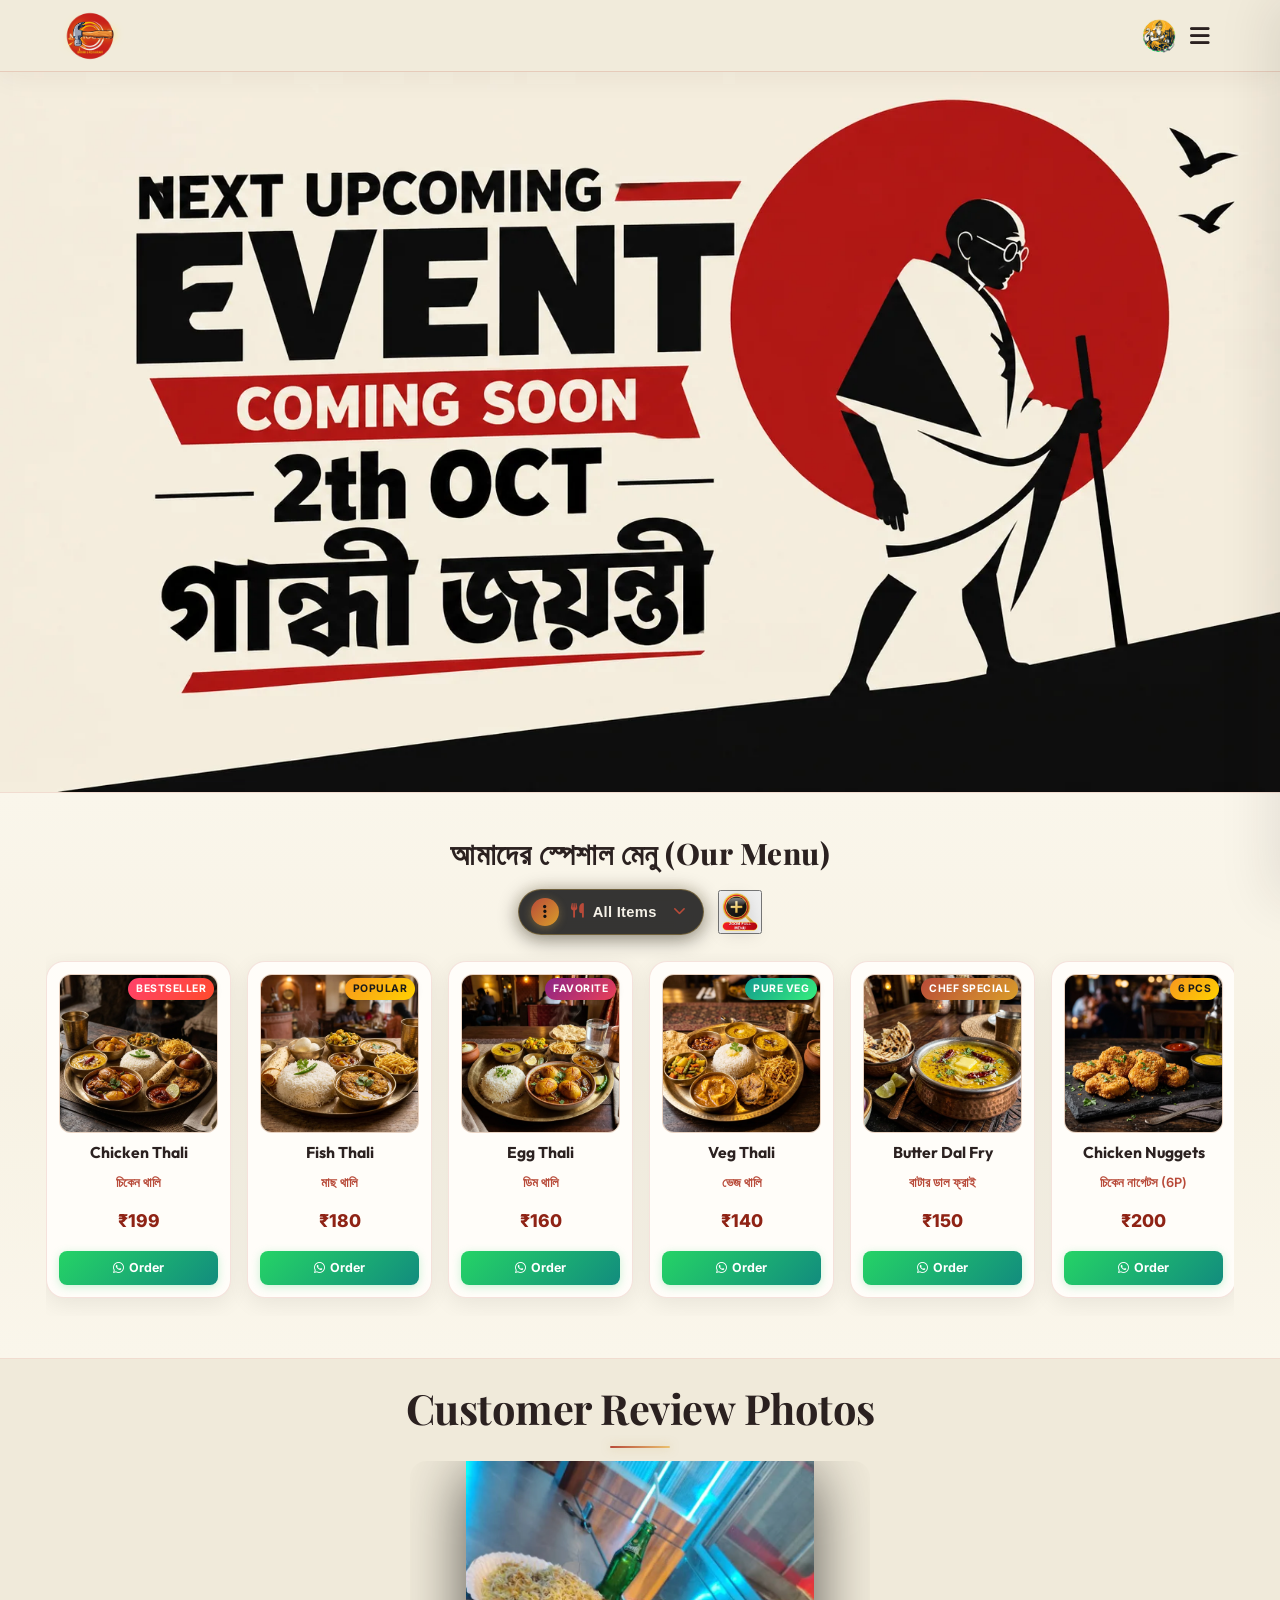
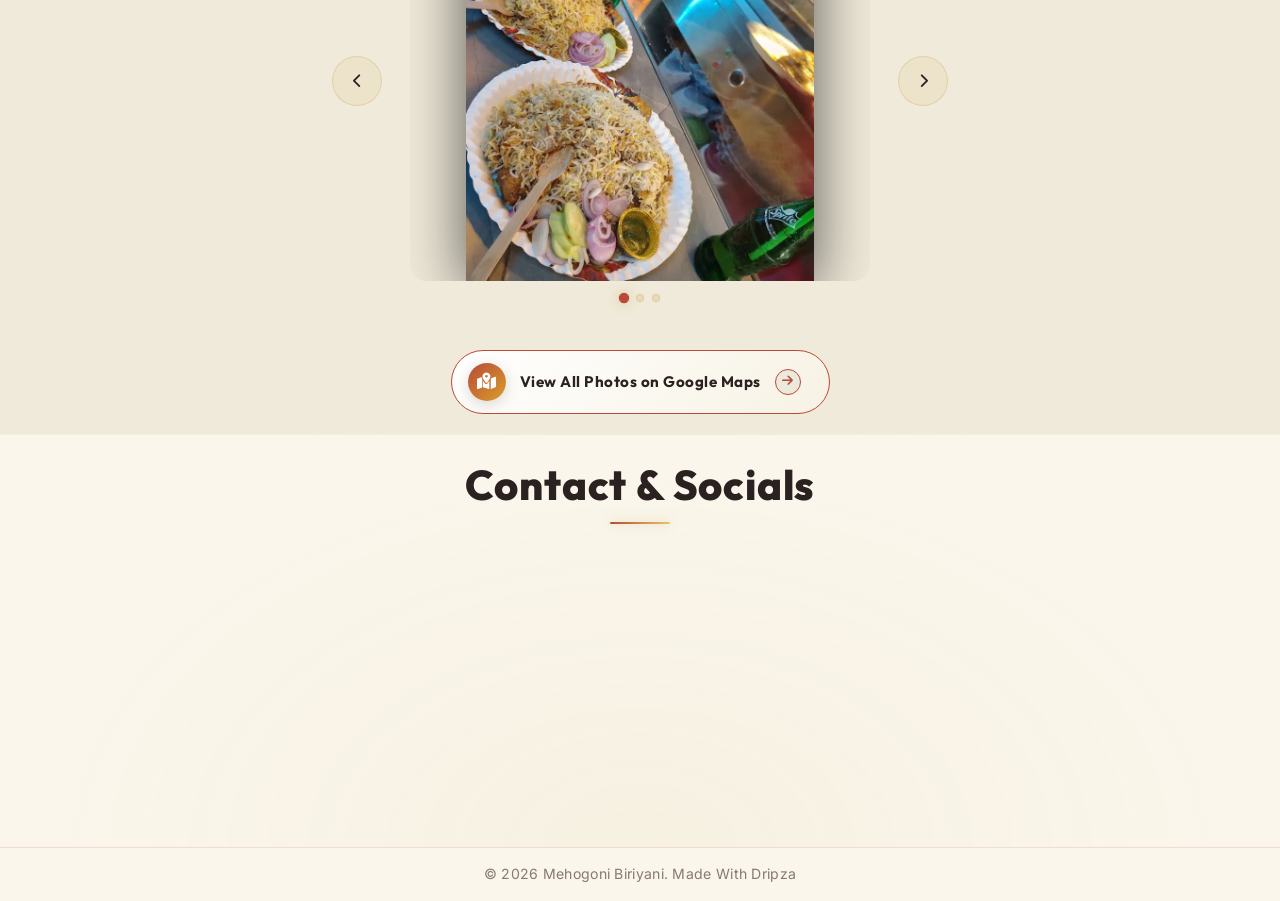
==== commit a486022f: "Add clear search button in menu popup" ====
--- a/index.html
+++ b/index.html
@@ -618,29 +618,74 @@
 
                 <!-- Search Bar & Category Filter Tabs -->
                 <div class="menu-control-bar">
+                    
+
+                    <!-- Modal Category Filter Dropdown (Three-Dot Filter Menu) -->
+                    <div class="menu-filter-dropdown-wrapper" id="modal-menu-filter-dropdown-wrapper">
+            <button type="button" class="menu-filter-dots-btn" id="modal-menu-filter-dots-btn" aria-expanded="false" aria-haspopup="true" title="Filter Menu">
+                <span class="three-dots-icon-box">
+                    <i class="fas fa-ellipsis-v"></i>
+                </span>
+                <span class="current-filter-label" id="modal-current-filter-label">
+                    <i class="fas fa-utensils"></i>
+                    <span>All Items</span>
+                </span>
+                <i class="fas fa-chevron-down filter-dropdown-arrow"></i>
+            </button>
+
+            <!-- Dropdown List of Category Filter Options -->
+            <div class="menu-filter-dropdown-menu" id="modal-menu-filter-dropdown-menu">
+                <div class="menu-filter-dropdown-header">
+                    <span><i class="fas fa-filter"></i> Filter Category</span>
+                </div>
+                <div class="menu-filter-dropdown-list">
+                    <button type="button" class="menu-tab-btn active" data-category="all">
+                        <span class="tab-btn-content">
+                            <i class="fas fa-utensils tab-icon"></i>
+                            <span class="tab-title">All Items</span>
+                        </span>
+                        <i class="fas fa-check active-indicator-icon"></i>
+                    </button>
+                    <button type="button" class="menu-tab-btn" data-category="thali">
+                        <span class="tab-btn-content">
+                            <i class="fas fa-bowl-rice tab-icon"></i>
+                            <span class="tab-title">Bengali Thali</span>
+                        </span>
+                        <i class="fas fa-check active-indicator-icon"></i>
+                    </button>
+                    <button type="button" class="menu-tab-btn" data-category="snacks">
+                        <span class="tab-btn-content">
+                            <i class="fas fa-burger tab-icon"></i>
+                            <span class="tab-title">Breakfast & Snacks</span>
+                        </span>
+                        <i class="fas fa-check active-indicator-icon"></i>
+                    </button>
+                    <button type="button" class="menu-tab-btn" data-category="beverages">
+                        <span class="tab-btn-content">
+                            <i class="fas fa-mug-hot tab-icon"></i>
+                            <span class="tab-title">Tea & Coffee</span>
+                        </span>
+                        <i class="fas fa-check active-indicator-icon"></i>
+                    </button>
+                    <button type="button" class="menu-tab-btn" data-category="extras">
+                        <span class="tab-btn-content">
+                            <i class="fas fa-plate-wheat tab-icon"></i>
+                            <span class="tab-title">Sides & Extras</span>
+                        </span>
+                        <i class="fas fa-check active-indicator-icon"></i>
+                    </button>
+                </div>
+            </div>
+                </div>
+
                     <div class="search-box-wrapper">
                         <i class="fas fa-search"></i>
                         <input type="text" id="modal-menu-search-input" placeholder="খাবারের নাম লিখে খুঁজুন (Search dishes...)" autocomplete="off">
-                    </div>
-
-                    <div class="menu-category-tabs" id="modal-menu-category-tabs">
-                        <button class="menu-tab-btn active" data-category="all">
-                            <i class="fas fa-utensils"></i> All Items
+                        <button type="button" id="modal-menu-search-clear" class="search-clear-btn" aria-label="Clear search" title="à¦®à§à¦›à§‡ à¦«à§‡à¦²à§à¦¨ (Clear)">
+                            <i class="fas fa-times"></i>
                         </button>
-                        <button class="menu-tab-btn" data-category="thali">
-                            <i class="fas fa-bowl-rice"></i> Bengali Thali
-                        </button>
-                        <button class="menu-tab-btn" data-category="snacks">
-                            <i class="fas fa-burger"></i> Breakfast & Snacks
-                        </button>
-                        <button class="menu-tab-btn" data-category="beverages">
-                            <i class="fas fa-mug-hot"></i> Tea & Coffee
-                        </button>
-                        <button class="menu-tab-btn" data-category="extras">
-                            <i class="fas fa-plate-wheat"></i> Sides & Extras
-                        </button>
-                    </div>
-                </div>
+                    </div>
+            </div>
             </div>
 
             <div class="full-menu-modal-body">
--- a/styles.css
+++ b/styles.css
@@ -3599,28 +3599,28 @@
 }
 
 .full-menu-modal-header {
-    padding: 10px 24px;
+    padding: 9px 20px;
     display: flex;
     align-items: center;
     justify-content: space-between;
-    border-bottom: 1px solid rgba(255, 255, 255, 0.06);
+    border-bottom: 1px solid rgba(255, 255, 255, 0.08);
 }
 
 .full-menu-modal-header-left {
     display: flex;
     align-items: center;
-    gap: 14px;
+    gap: 12px;
 }
 
 .menu-modal-close-btn {
     display: inline-flex;
     align-items: center;
-    gap: 7px;
+    gap: 6px;
     background: rgba(201, 162, 75, 0.15);
     border: 1px solid var(--accent-gold);
     color: var(--accent-gold);
-    padding: 6px 16px;
-    border-radius: 25px;
+    padding: 6px 14px;
+    border-radius: 20px;
     font-weight: 700;
     font-size: 0.86rem;
     cursor: pointer;
@@ -3636,7 +3636,7 @@
 
 .full-menu-modal-title {
     font-family: 'Playfair Display', 'Tiro Bangla', serif;
-    font-size: 1.2rem;
+    font-size: 1.22rem;
     font-weight: 700;
     color: var(--text-primary, #ffffff);
 }
@@ -3658,8 +3658,8 @@
     background: rgba(201, 162, 75, 0.15);
     border: 1px solid var(--accent-gold);
     color: var(--accent-gold);
-    padding: 6px 14px;
-    border-radius: 25px;
+    padding: 6px 13px;
+    border-radius: 20px;
     text-decoration: none;
     font-weight: 700;
     font-size: 0.84rem;
@@ -3678,10 +3678,10 @@
     background: linear-gradient(135deg, var(--accent-gold), var(--accent-amber));
     color: #ffffff !important;
     padding: 6px 15px;
-    border-radius: 25px;
+    border-radius: 20px;
     text-decoration: none;
     font-weight: 700;
-    font-size: 0.84rem;
+    font-size: 0.85rem;
     transition: all 0.3s ease;
 }
 
@@ -3694,13 +3694,13 @@
     display: inline-flex;
     align-items: center;
     justify-content: center;
-    width: 36px;
-    height: 36px;
+    width: 34px;
+    height: 34px;
     border-radius: 50%;
     background: var(--bg-card, rgba(255, 255, 255, 0.1));
     border: 1px solid var(--glass-border, rgba(255, 255, 255, 0.2));
     color: var(--text-primary, #ffffff);
-    font-size: 1rem;
+    font-size: 0.95rem;
     cursor: pointer;
     transition: all 0.3s ease;
 }
@@ -3718,20 +3718,20 @@
     overscroll-behavior: contain;
     overflow-y: auto;
     -webkit-overflow-scrolling: touch;
-    padding: 4px 0 60px;
+    padding: 4px 0 50px;
     background: var(--bg-deep, #0d0d0d);
 }
 
 /* Modal Hero */
 .full-menu-modal-top-section .full-menu-hero {
     text-align: center;
-    padding: 20px 20px 10px;
+    padding: 12px 18px 6px;
 }
 
 .full-menu-modal-top-section .full-menu-hero h1 {
     font-family: 'Playfair Display', 'Tiro Bangla', serif;
-    font-size: 2.1rem;
-    font-weight: 800;
+    font-size: 1.45rem;
+    font-weight: 700;
     color: var(--text-primary, #ffffff);
     margin-bottom: 0;
     line-height: 1.25;
@@ -3740,34 +3740,48 @@
 .full-menu-modal-top-section .full-menu-hero h1 .bengali-heading {
     color: var(--accent-gold);
     display: inline-block;
-    font-size: 1.65rem;
-    margin-left: 12px;
+    font-size: 1.2rem;
+    margin-left: 10px;
     font-family: 'Tiro Bangla', serif;
-    font-weight: 700;
-}
-
-/* Modal Controls */
+    font-weight: 600;
+}
+
+/* Modal Controls inside Top Section */
 .full-menu-modal-top-section .menu-control-bar {
     max-width: 950px;
     margin: 0 auto;
-    padding: 8px 20px 4px;
-}
-
-.full-menu-modal-top-section .menu-category-tabs {
-    margin-bottom: 0 !important;
-    padding-bottom: 2px !important;
+    padding: 8px 20px 10px;
+    display: flex;
+    align-items: center;
+    justify-content: space-between;
+    gap: 12px;
+}
+
+.full-menu-modal-top-section .menu-filter-dropdown-wrapper {
+    margin: 0 !important;
+    flex-shrink: 0;
+}
+
+.full-menu-modal-top-section .menu-filter-dropdown-menu {
+    left: 0;
+    transform: translateX(0) translateY(-10px) scale(0.96);
+}
+
+.full-menu-modal-top-section .menu-filter-dropdown-wrapper.open .menu-filter-dropdown-menu {
+    transform: translateX(0) translateY(0) scale(1);
 }
 
 .full-menu-modal-top-section .search-box-wrapper {
     position: relative;
-    margin-bottom: 14px;
-}
-
+    margin-bottom: 0 !important;
+    flex: 1;
+    min-width: 0;
+}
 .full-menu-modal-top-section .search-box-wrapper input {
     width: 100%;
     background: var(--bg-card, rgba(24, 24, 24, 0.96));
     border: 1.5px solid var(--glass-border, rgba(201, 162, 75, 0.35));
-    padding: 12px 20px 12px 48px;
+    padding: 12px 42px 12px 48px;
     border-radius: 30px;
     color: var(--text-primary, #ffffff);
     font-size: 0.98rem;
@@ -3787,13 +3801,56 @@
     background: var(--bg-card);
 }
 
-.full-menu-modal-top-section .search-box-wrapper i {
+.full-menu-modal-top-section .search-box-wrapper > i.fa-search,
+.full-menu-modal-top-section .search-box-wrapper > i.search-icon {
     position: absolute;
     left: 18px;
     top: 50%;
     transform: translateY(-50%);
     color: var(--accent-gold);
     font-size: 1.1rem;
+    pointer-events: none;
+}
+
+.full-menu-modal-top-section .search-box-wrapper .search-clear-btn {
+    position: absolute;
+    right: 12px;
+    top: 50%;
+    transform: translateY(-50%);
+    width: 26px;
+    height: 26px;
+    border-radius: 50%;
+    background: rgba(255, 255, 255, 0.12);
+    border: 1px solid rgba(201, 162, 75, 0.3);
+    color: var(--accent-gold, #c9a24b);
+    cursor: pointer;
+    display: none;
+    align-items: center;
+    justify-content: center;
+    padding: 0;
+    transition: all 0.25s ease;
+    z-index: 3;
+}
+
+.full-menu-modal-top-section .search-box-wrapper .search-clear-btn.visible {
+    display: flex;
+}
+
+.full-menu-modal-top-section .search-box-wrapper .search-clear-btn:hover {
+    background: var(--accent-gold, #c9a24b);
+    color: #000000;
+    border-color: var(--accent-gold, #c9a24b);
+    transform: translateY(-50%) scale(1.1);
+    box-shadow: 0 0 10px rgba(201, 162, 75, 0.4);
+}
+
+.full-menu-modal-top-section .search-box-wrapper .search-clear-btn i {
+    position: static;
+    transform: none;
+    font-size: 0.78rem;
+    color: inherit;
+    pointer-events: none;
+    line-height: 1;
 }
 
 /* Compact Grid inside Modal */
@@ -3846,13 +3903,13 @@
 /* Modal Responsive */
 @media (max-width: 768px) {
     .full-menu-modal-header {
-        padding: 8px 12px;
+        padding: 7px 12px;
     }
     .menu-modal-close-btn span {
         display: none;
     }
     .full-menu-modal-title {
-        font-size: 1rem;
+        font-size: 1.08rem;
     }
     .menu-modal-timing-btn span {
         display: none;
@@ -3860,17 +3917,42 @@
     .menu-modal-call-btn span {
         display: none;
     }
-    .full-menu-modal-top-section .full-menu-hero h1 {
-        font-size: 1.55rem;
-    }
-    .full-menu-modal-top-section .full-menu-hero h1 .bengali-heading {
-        font-size: 1.25rem;
-        display: block;
-        margin-left: 0;
-        margin-top: 4px;
+    .full-menu-modal-top-section .full-menu-hero {
+        padding: 6px 10px 4px;
     }
     .full-menu-modal-top-section .menu-control-bar {
-        padding: 6px 12px 2px;
+        padding: 6px 12px 8px;
+        gap: 8px;
+    }
+    .full-menu-modal-top-section .menu-filter-dots-btn {
+        padding: 6px 11px 6px 8px;
+        font-size: 0.8rem;
+        gap: 6px;
+    }
+    .full-menu-modal-top-section .menu-filter-dots-btn .three-dots-icon-box {
+        width: 22px;
+        height: 22px;
+        font-size: 0.75rem;
+    }
+    .full-menu-modal-top-section .search-box-wrapper {
+        margin-bottom: 0 !important;
+    }
+    .full-menu-modal-top-section .search-box-wrapper input {
+        padding: 8px 32px 8px 34px;
+        font-size: 0.84rem;
+    }
+    .full-menu-modal-top-section .search-box-wrapper > i.fa-search,
+    .full-menu-modal-top-section .search-box-wrapper > i.search-icon {
+        left: 11px;
+        font-size: 0.85rem;
+    }
+    .full-menu-modal-top-section .search-box-wrapper .search-clear-btn {
+        right: 8px;
+        width: 22px;
+        height: 22px;
+    }
+    .full-menu-modal-top-section .search-box-wrapper .search-clear-btn i {
+        font-size: 0.68rem;
     }
     .full-menu-modal-top-section .menu-category-tabs {
         margin-bottom: 0 !important;
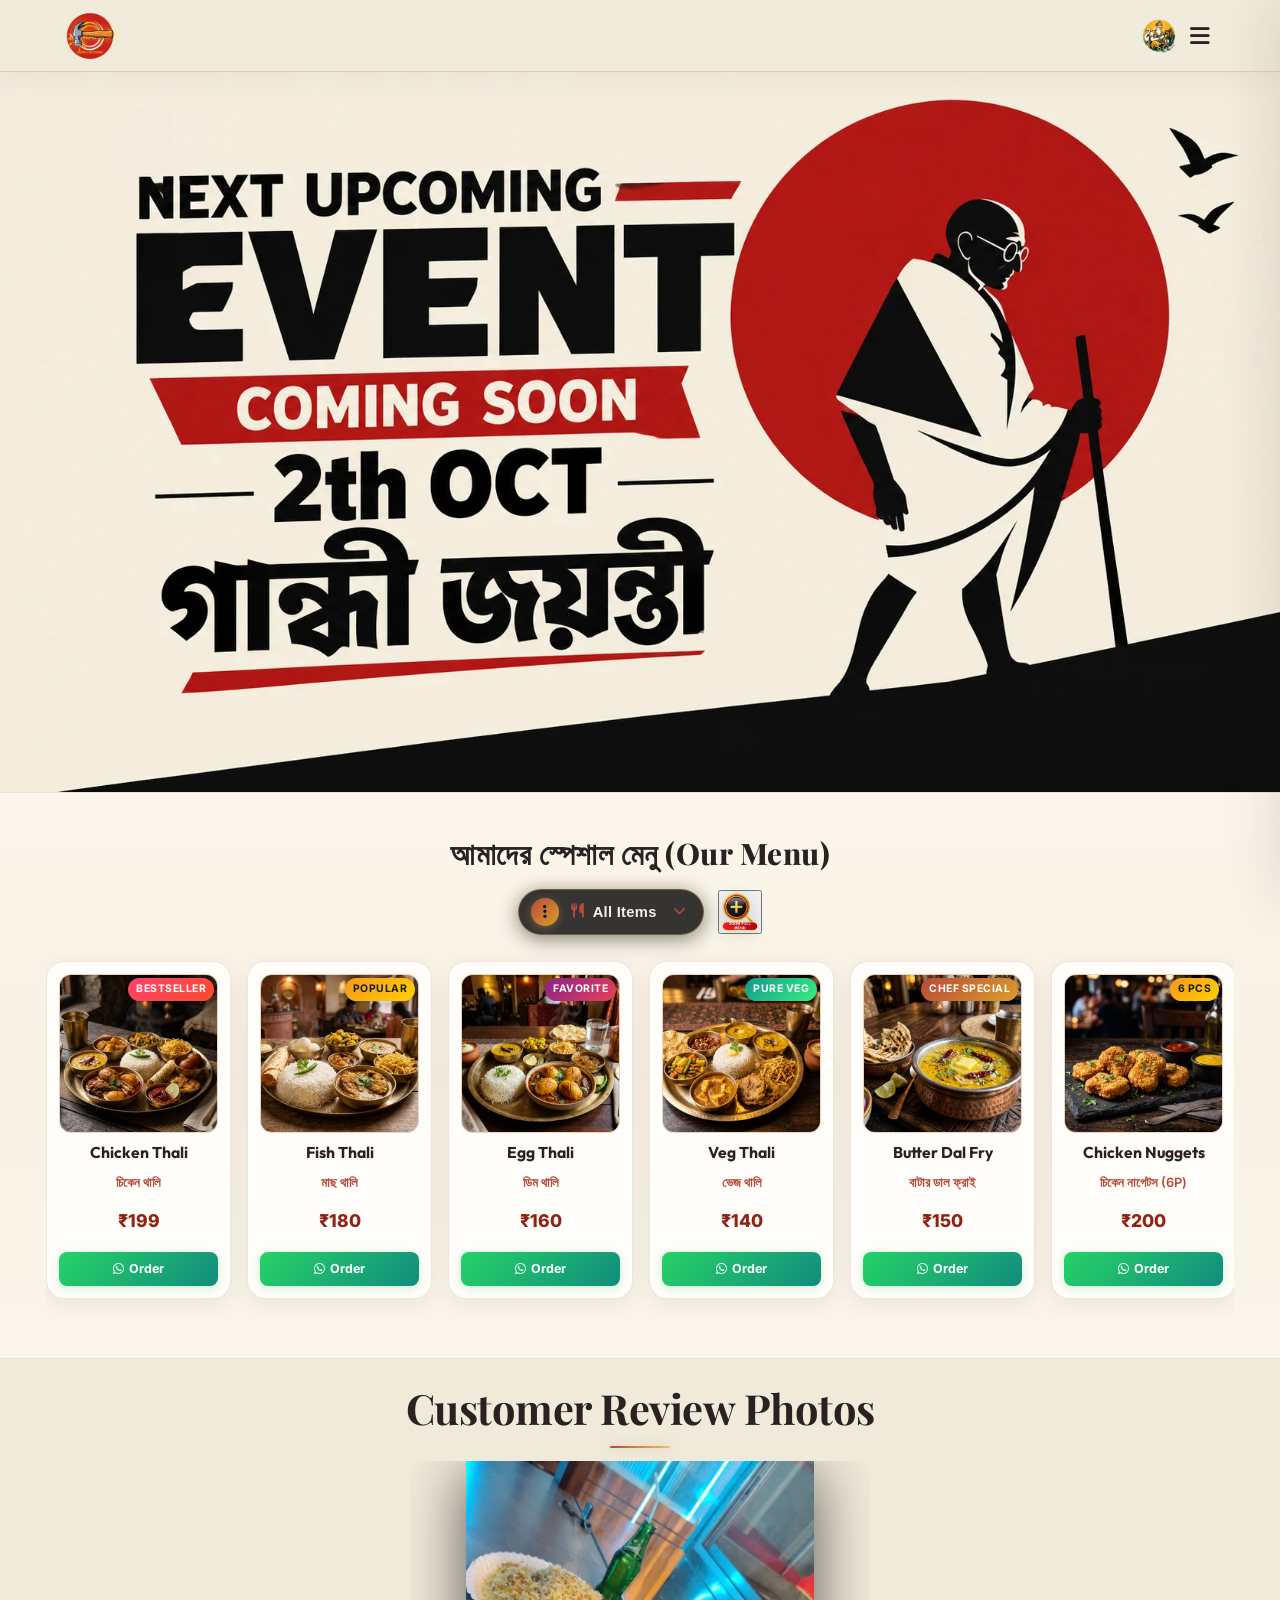
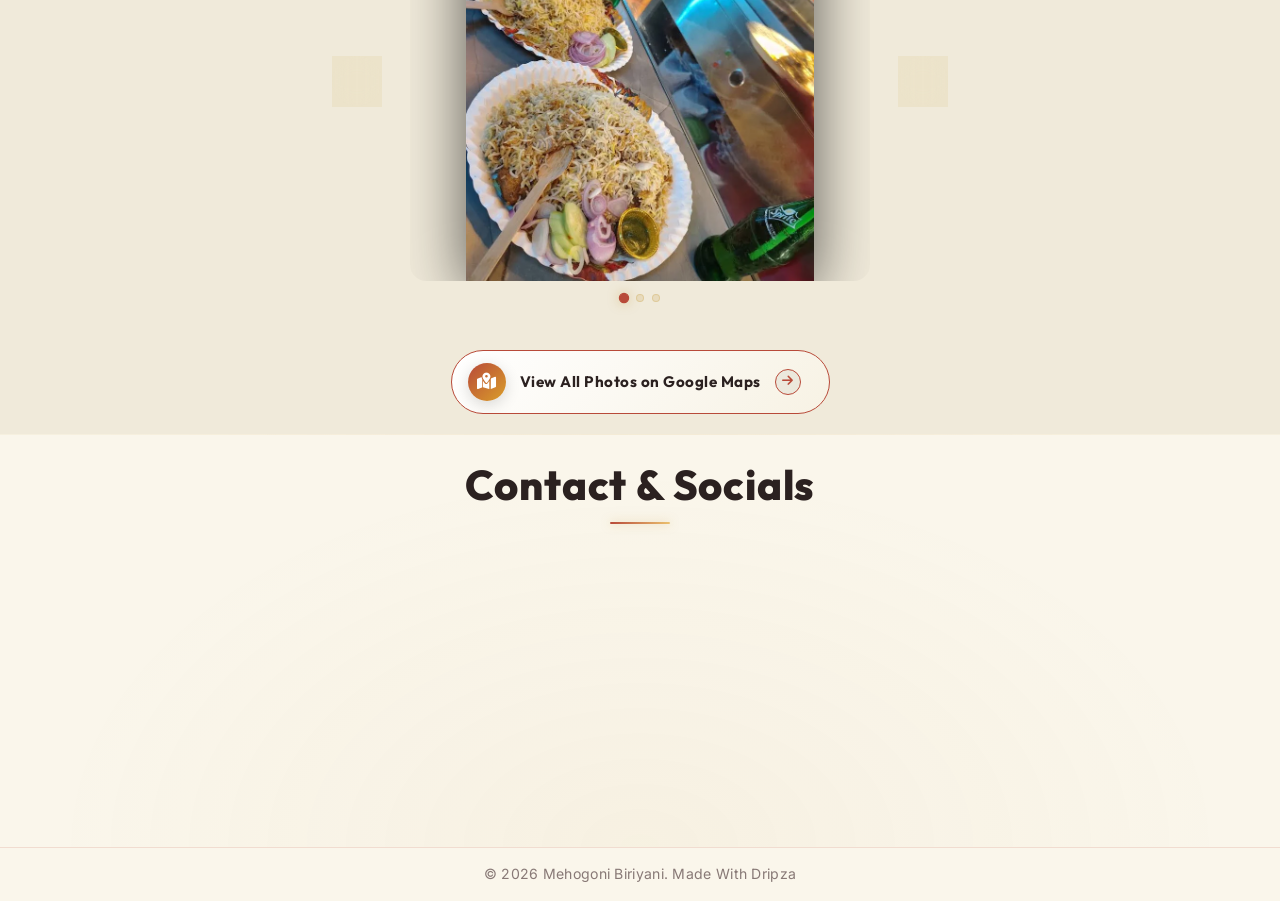
==== commit 5818cb59: "perf: smooth scroll - passive listeners, momentum drag, remove backdrop-filter, pause animation on s" ====
--- a/index.html
+++ b/index.html
@@ -680,7 +680,7 @@
 
                     <div class="search-box-wrapper">
                         <i class="fas fa-search"></i>
-                        <input type="text" id="modal-menu-search-input" placeholder="খাবারের নাম লিখে খুঁজুন (Search dishes...)" autocomplete="off">
+                        <input type="text" id="modal-menu-search-input" placeholder="খাবারের নাম লিখে খুঁজুন (Search dishes...)" autocomplete="off" enterkeyhint="search">
                         <button type="button" id="modal-menu-search-clear" class="search-clear-btn" aria-label="Clear search" title="à¦®à§à¦›à§‡ à¦«à§‡à¦²à§à¦¨ (Clear)">
                             <i class="fas fa-times"></i>
                         </button>
@@ -1133,6 +1133,6 @@
         </div>
     </div>
 
-    <script src="script.js"></script>
+    <script src="script.js?v=1.4"></script>
 </body>
 </html>
--- a/styles.css
+++ b/styles.css
@@ -2989,8 +2989,6 @@
     font-size: 0.92rem;
     font-weight: 600;
     cursor: pointer;
-    backdrop-filter: blur(12px);
-    -webkit-backdrop-filter: blur(12px);
     box-shadow: 0 4px 20px rgba(0, 0, 0, 0.45), 0 0 15px rgba(201, 162, 75, 0.15);
     transition: all 0.3s cubic-bezier(0.25, 0.8, 0.25, 1);
     user-select: none;
@@ -3112,6 +3110,9 @@
     padding-right: 4px;
     scrollbar-width: thin;
     scrollbar-color: rgba(201, 162, 75, 0.6) rgba(255, 255, 255, 0.05);
+    will-change: scroll-position;
+    transform: translateZ(0);
+    -webkit-transform: translateZ(0);
 }
 
 .menu-filter-dropdown-list::-webkit-scrollbar {
@@ -3271,7 +3272,7 @@
     overflow-x: auto;
     overflow-y: hidden;
     scroll-behavior: smooth;
-    scroll-snap-type: x mandatory;
+    scroll-snap-type: x proximity;
     -webkit-overflow-scrolling: touch;
     padding: 8px 6px 18px;
     width: 100%;
@@ -3312,12 +3313,12 @@
     padding: 12px;
     text-align: center;
     box-shadow: 0 6px 22px rgba(0, 0, 0, 0.07) !important;
-    backdrop-filter: blur(12px);
-    -webkit-backdrop-filter: blur(12px);
     transition: transform 0.35s cubic-bezier(0.2, 0.8, 0.2, 1), border-color 0.35s ease, box-shadow 0.35s ease;
     animation: floatMenuItem 4.5s ease-in-out infinite alternate;
     user-select: none;
     position: relative;
+    will-change: transform;
+    contain: layout style;
 }
 
 .food-menu-card:nth-child(even) { animation-delay: 0.8s; }
@@ -3561,8 +3562,6 @@
     position: absolute;
     inset: 0;
     background: rgba(0, 0, 0, 0.72);
-    backdrop-filter: blur(12px);
-    -webkit-backdrop-filter: blur(12px);
 }
 
 .full-menu-modal-container {
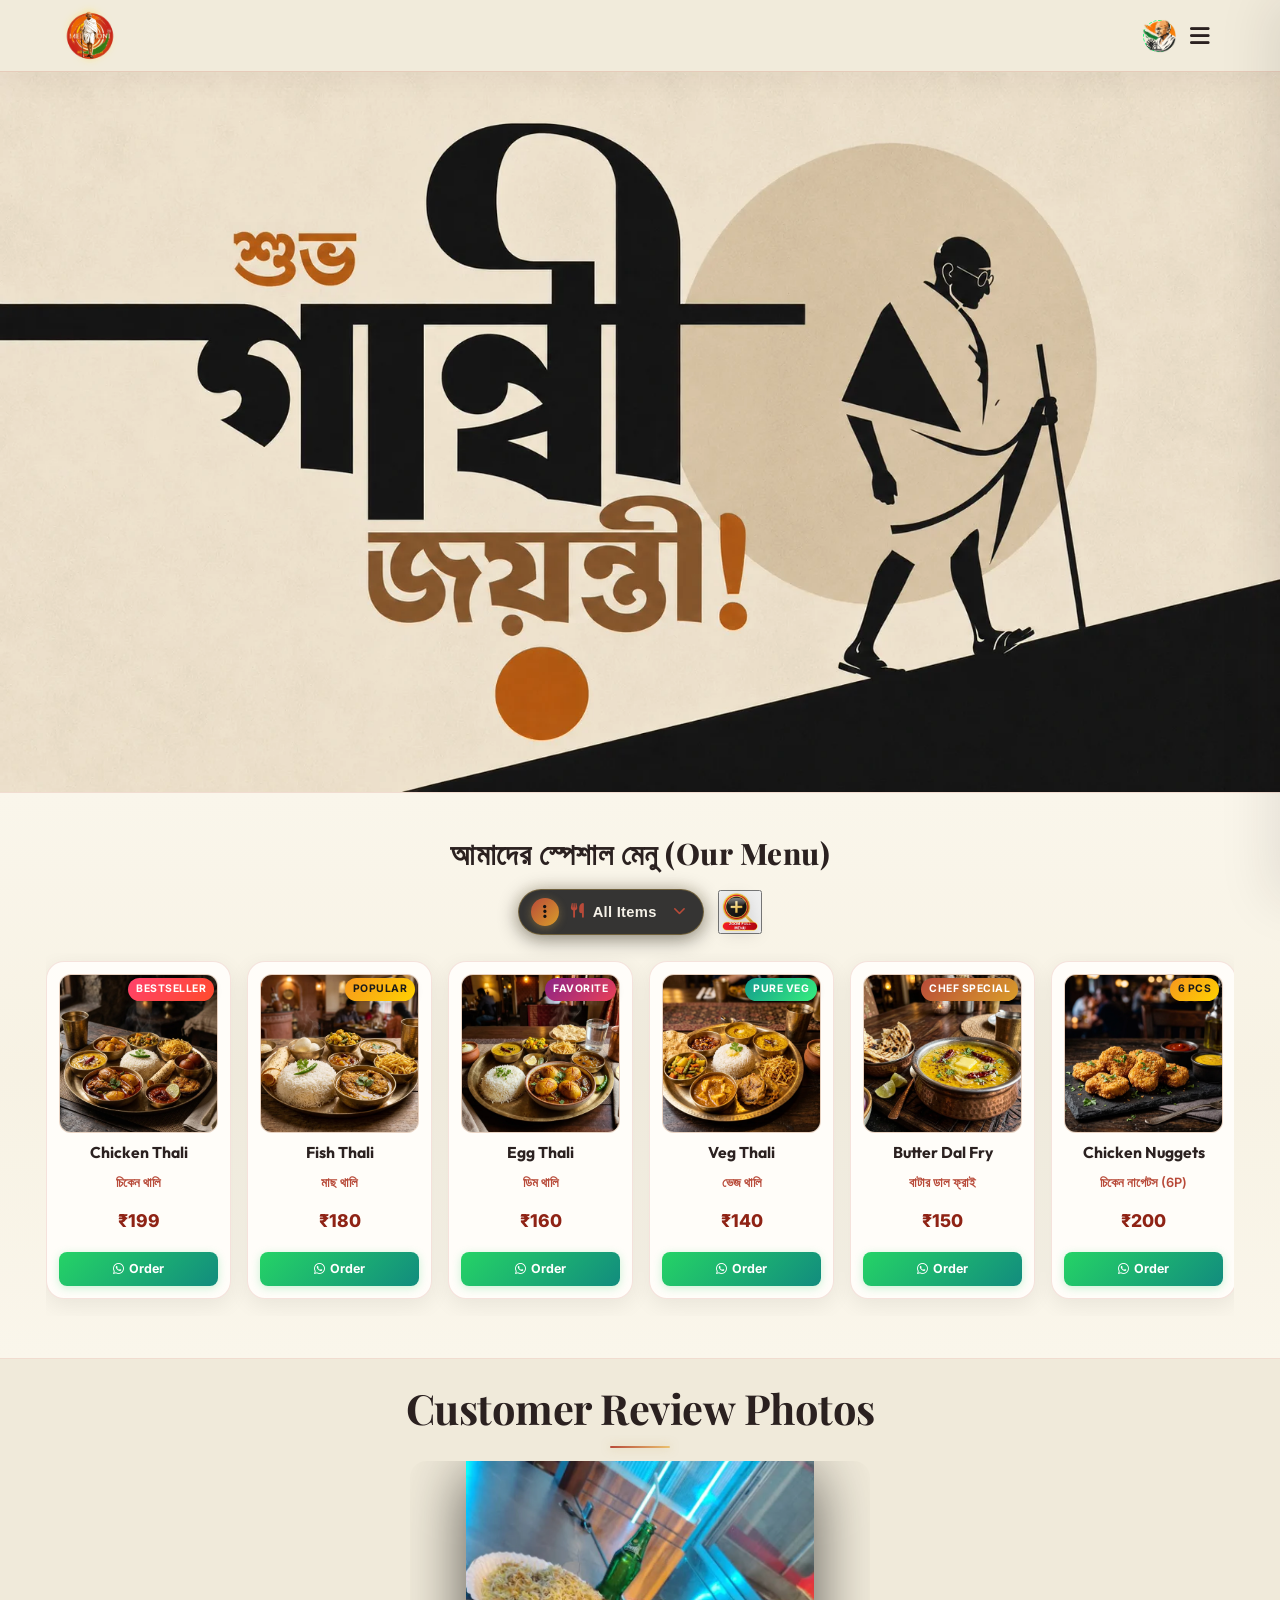
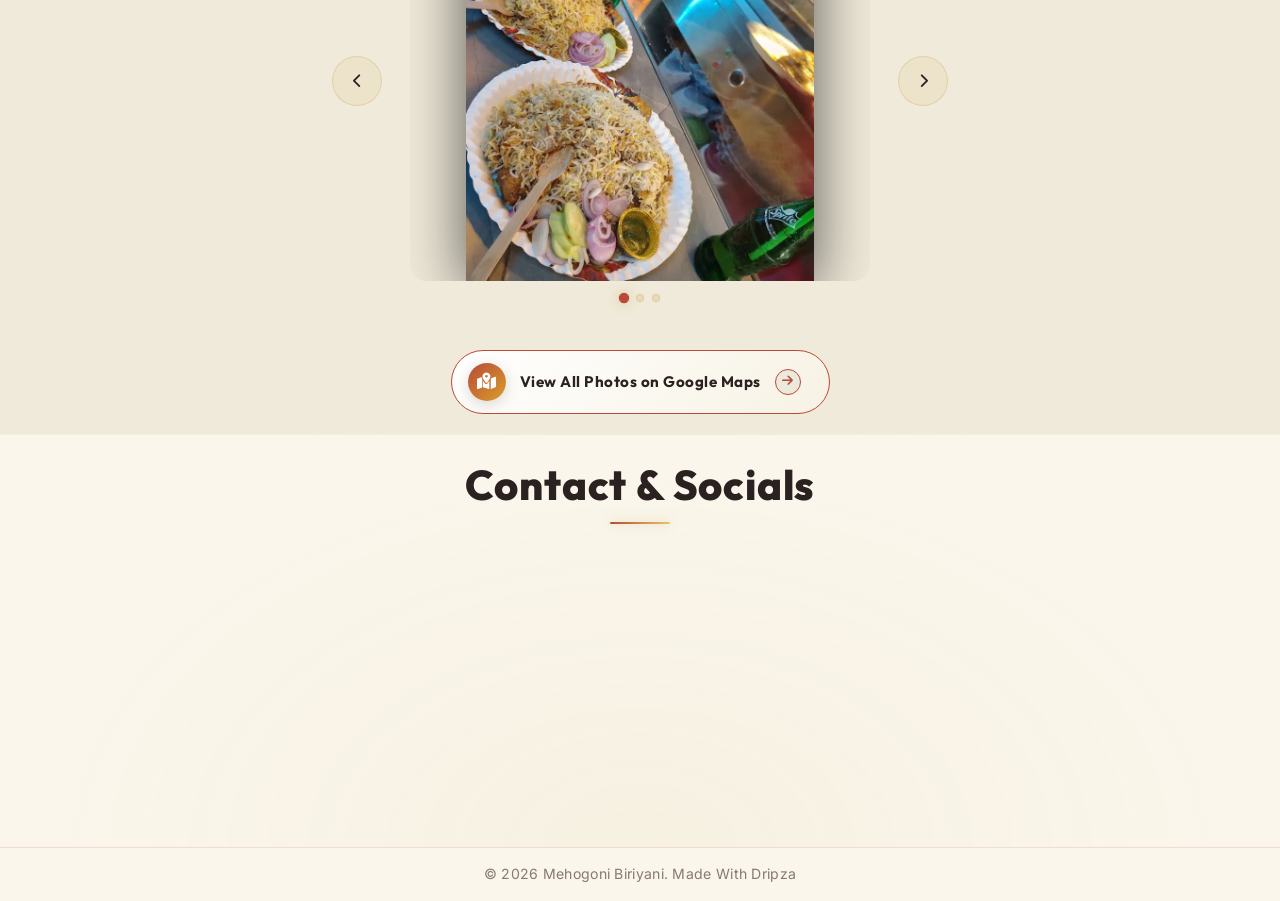
==== commit 2d4198ce: "update: add Gandhi Jayanti assets and update header" ====
--- a/index.html
+++ b/index.html
@@ -24,13 +24,13 @@
         <div class="logo-container">
             <img src="assets/mehogoni_biriyani_logo.webp" alt="Mehogoni Biriyani Logo" class="logo-brand-img">
             <div class="logo-text-wrapper">
-                <span class="animated-football-header" title="Ganesh Chaturthi Special">
-                    <img src="assets/ganesh_run_icon.webp" alt="Ganesh Run Icon" style="object-fit: contain; filter: drop-shadow(0 0 5px rgba(255, 215, 0, 0.6));">
+                <span class="animated-football-header" title="Gandhi Jayanti Special">
+                    <img src="assets/gandhi_jayanti_run_icon.webp" alt="Gandhi Jayanti Run Icon" style="object-fit: contain; filter: drop-shadow(0 0 5px rgba(255, 215, 0, 0.6));">
                 </span>
                 <span class="logo-text">Mehogoni Biriyani</span>
             </div>
         </div>
-        <span class="rath-yatra-header-text">শুভ বিশ্বকর্মা পূজা!</span>
+        <span class="rath-yatra-header-text">শুভ গান্ধী জয়ন্তী!</span>
         <ul class="nav-links">
             <li><a href="#home">Home</a></li>
             <li><a href="#menu">Menu</a></li>
@@ -39,10 +39,10 @@
         </ul>
         <div class="navbar-actions">
             <!-- Rakhi Purnima Button for Poster -->
-            <button class="fifa-btn" id="open-promo-modal-direct-btn" title="Show Ganesh Chaturthi Special Poster">
+            <button class="fifa-btn" id="open-promo-modal-direct-btn" title="Show Gandhi Jayanti Special Poster">
                 <div class="fifa-container">
                     <div class="fifa-magic-ring"></div>
-                    <img src="assets/ganesh_icon.webp" alt="Ganesh Special" class="fifa-svg" style="object-fit: contain;">
+                    <img src="assets/gandhi_jayanti_icon.webp" alt="Gandhi Jayanti Special" class="fifa-svg" style="object-fit: contain;">
                 </div>
             </button>
             
@@ -55,7 +55,7 @@
     <!-- Hero Section -->
     <section id="home" class="hero">
         <div class="hero-bg banner-box">
-            <img src="assets/aj_restaurant_banner_1.webp" alt="AJ Restaurant & Cafe Banner" class="active">
+            <img src="assets/gandhi_jayanti_banner_1.webp" alt="Gandhi Jayanti Banner" class="active">
             <img src="assets/banner_1.webp" alt="Mehogoni Biriyani Banner 1">
             <img src="assets/banner_2.webp" alt="Mehogoni Biriyani Banner 2">
             <img src="assets/banner_3.webp" alt="Mehogoni Biriyani Banner 3">
--- a/styles.css
+++ b/styles.css
@@ -3274,6 +3274,7 @@
     scroll-behavior: smooth;
     scroll-snap-type: x proximity;
     -webkit-overflow-scrolling: touch;
+    touch-action: pan-x pan-y;
     padding: 8px 6px 18px;
     width: 100%;
     cursor: grab;
@@ -4368,3 +4369,10 @@
         font-size: 0.7rem;
     }
 }
+
+/* Mobile touch vertical page scroll compatibility */
+.main-menu-scroll-wrapper,
+.main-menu-scroll-track,
+.main-menu-scroll-track .food-menu-card {
+    touch-action: pan-x pan-y !important;
+}
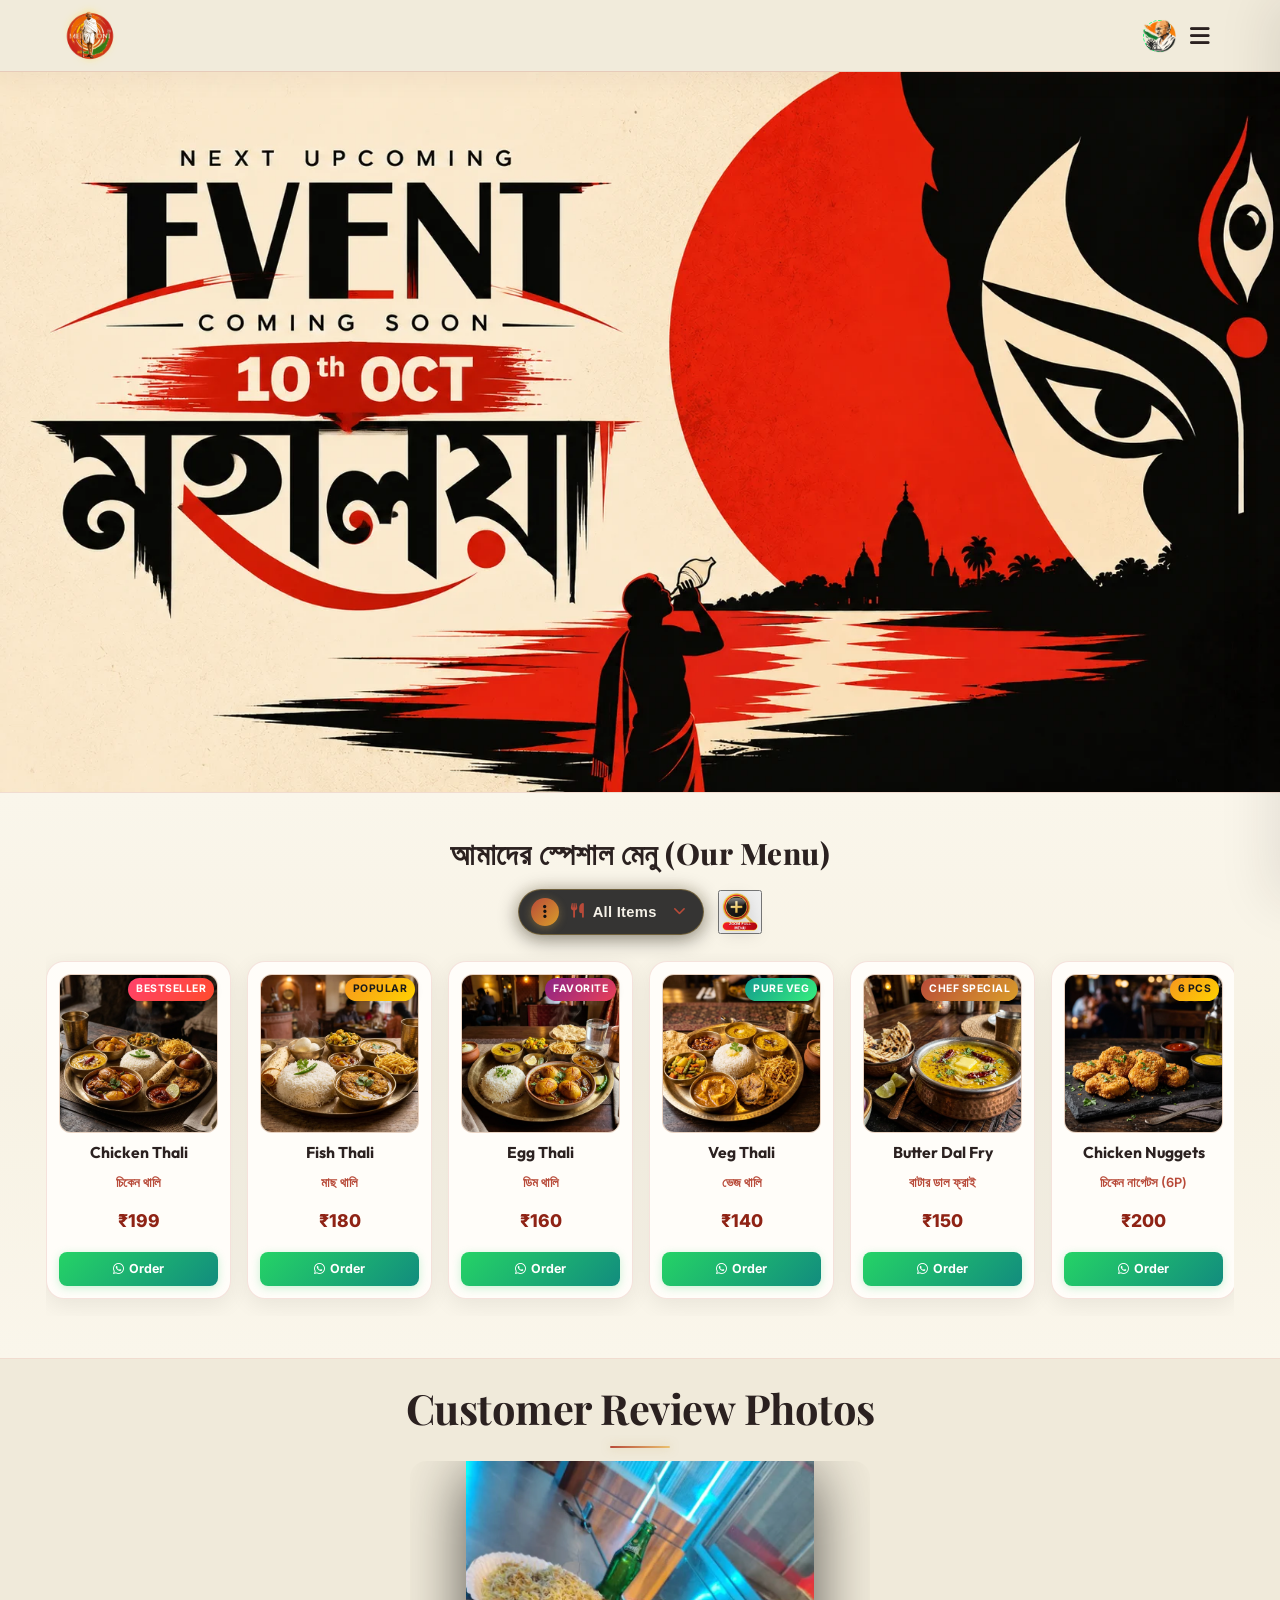
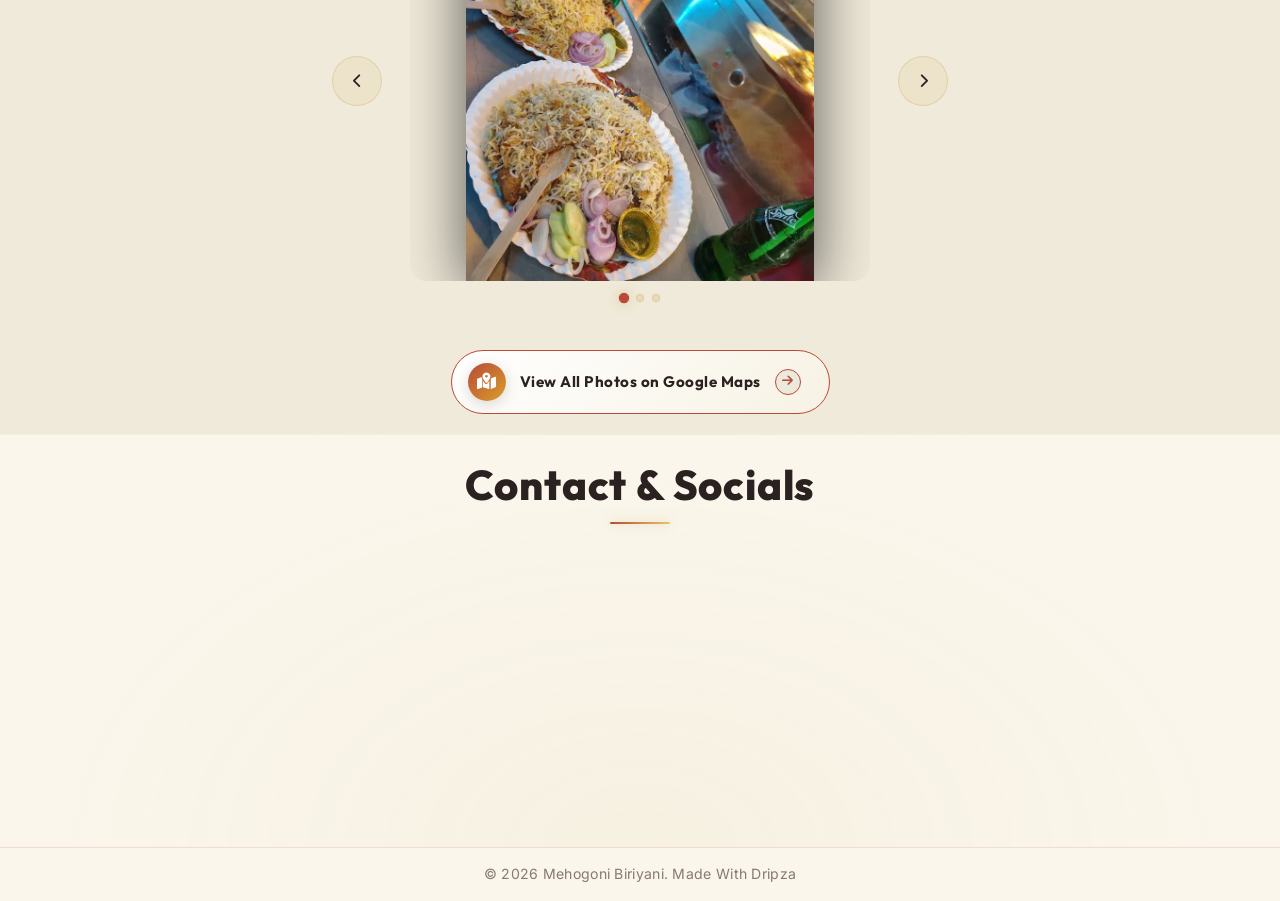
==== commit 7a2f572d: "Update website content and assets" ====
--- a/index.html
+++ b/index.html
@@ -30,7 +30,7 @@
                 <span class="logo-text">Mehogoni Biriyani</span>
             </div>
         </div>
-        <span class="rath-yatra-header-text">শুভ গান্ধী জয়ন্তী!</span>
+        <span class="rath-yatra-header-text">hello evryone</span>
         <ul class="nav-links">
             <li><a href="#home">Home</a></li>
             <li><a href="#menu">Menu</a></li>
@@ -55,7 +55,7 @@
     <!-- Hero Section -->
     <section id="home" class="hero">
         <div class="hero-bg banner-box">
-            <img src="assets/gandhi_jayanti_banner_1.webp" alt="Gandhi Jayanti Banner" class="active">
+            <img src="assets/mahalaya_festival_banner_1.webp" alt="Mahalaya Festival Banner" class="active">
             <img src="assets/banner_1.webp" alt="Mehogoni Biriyani Banner 1">
             <img src="assets/banner_2.webp" alt="Mehogoni Biriyani Banner 2">
             <img src="assets/banner_3.webp" alt="Mehogoni Biriyani Banner 3">
--- a/styles.css
+++ b/styles.css
@@ -1221,7 +1221,8 @@
     font-size: 1.35rem;
     font-weight: 800;
     letter-spacing: 0.5px;
-    color: #FFE082;
+    color: #8B1A1A;
+    text-shadow: 0 1px 2px rgba(0, 0, 0, 0.15);
     white-space: nowrap;
     opacity: 0;
     pointer-events: none;
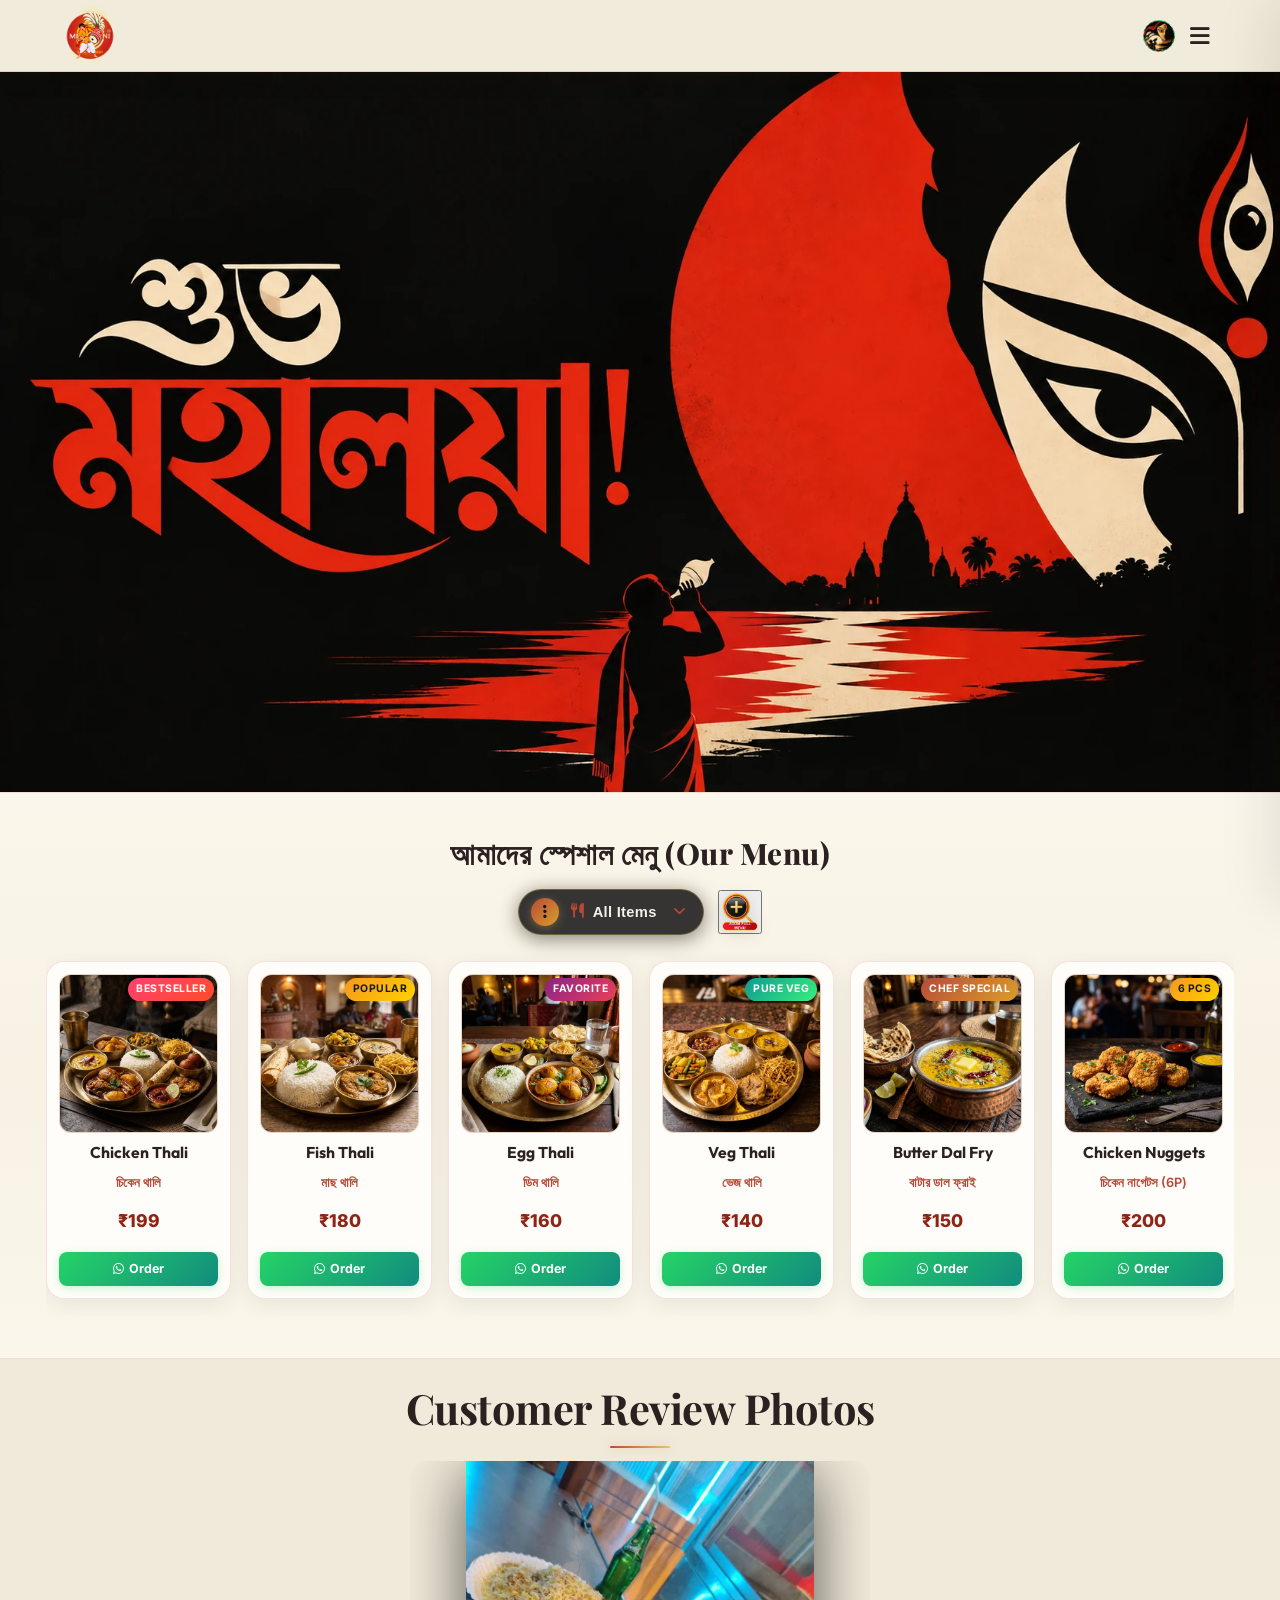
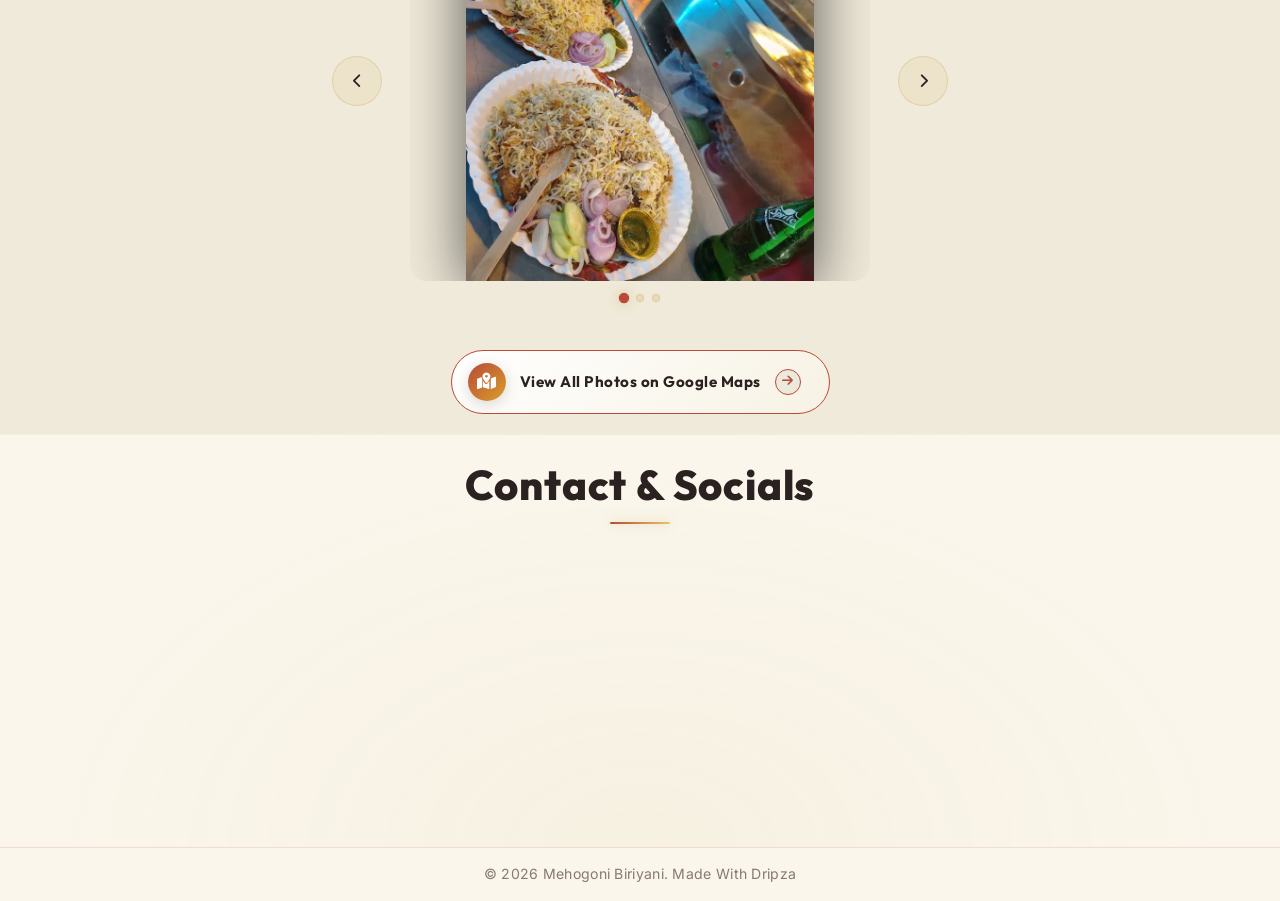
==== commit 337e2246: "Update: Mahalaya festival banner and web icons" ====
--- a/index.html
+++ b/index.html
@@ -1,4 +1,4 @@
-﻿<!DOCTYPE html>
+<!DOCTYPE html>
 <html lang="bn">
 <head>
     <meta charset="UTF-8">
@@ -24,13 +24,13 @@
         <div class="logo-container">
             <img src="assets/mehogoni_biriyani_logo.webp" alt="Mehogoni Biriyani Logo" class="logo-brand-img">
             <div class="logo-text-wrapper">
-                <span class="animated-football-header" title="Gandhi Jayanti Special">
-                    <img src="assets/gandhi_jayanti_run_icon.webp" alt="Gandhi Jayanti Run Icon" style="object-fit: contain; filter: drop-shadow(0 0 5px rgba(255, 215, 0, 0.6));">
+                <span class="animated-football-header" title="Mahalaya Special">
+                    <img src="assets/mahalaya_web_run_icon.webp" alt="Mahalaya Run Icon" style="object-fit: contain; filter: drop-shadow(0 0 5px rgba(255, 215, 0, 0.6));">
                 </span>
                 <span class="logo-text">Mehogoni Biriyani</span>
             </div>
         </div>
-        <span class="rath-yatra-header-text">hello evryone</span>
+        <span class="rath-yatra-header-text">শুভ মহালয়া!</span>
         <ul class="nav-links">
             <li><a href="#home">Home</a></li>
             <li><a href="#menu">Menu</a></li>
@@ -39,10 +39,10 @@
         </ul>
         <div class="navbar-actions">
             <!-- Rakhi Purnima Button for Poster -->
-            <button class="fifa-btn" id="open-promo-modal-direct-btn" title="Show Gandhi Jayanti Special Poster">
+            <button class="fifa-btn" id="open-promo-modal-direct-btn" title="Show Mahalaya Special Poster">
                 <div class="fifa-container">
                     <div class="fifa-magic-ring"></div>
-                    <img src="assets/gandhi_jayanti_icon.webp" alt="Gandhi Jayanti Special" class="fifa-svg" style="object-fit: contain;">
+                    <img src="assets/mahalaya_web_icon.webp" alt="Mahalaya Special" class="fifa-svg" style="object-fit: contain;">
                 </div>
             </button>
             
@@ -55,7 +55,7 @@
     <!-- Hero Section -->
     <section id="home" class="hero">
         <div class="hero-bg banner-box">
-            <img src="assets/mahalaya_festival_banner_1.webp" alt="Mahalaya Festival Banner" class="active">
+            <img src="assets/festival_special_banner_1.webp" alt="Mahalaya Festival Banner" class="active">
             <img src="assets/banner_1.webp" alt="Mehogoni Biriyani Banner 1">
             <img src="assets/banner_2.webp" alt="Mehogoni Biriyani Banner 2">
             <img src="assets/banner_3.webp" alt="Mehogoni Biriyani Banner 3">
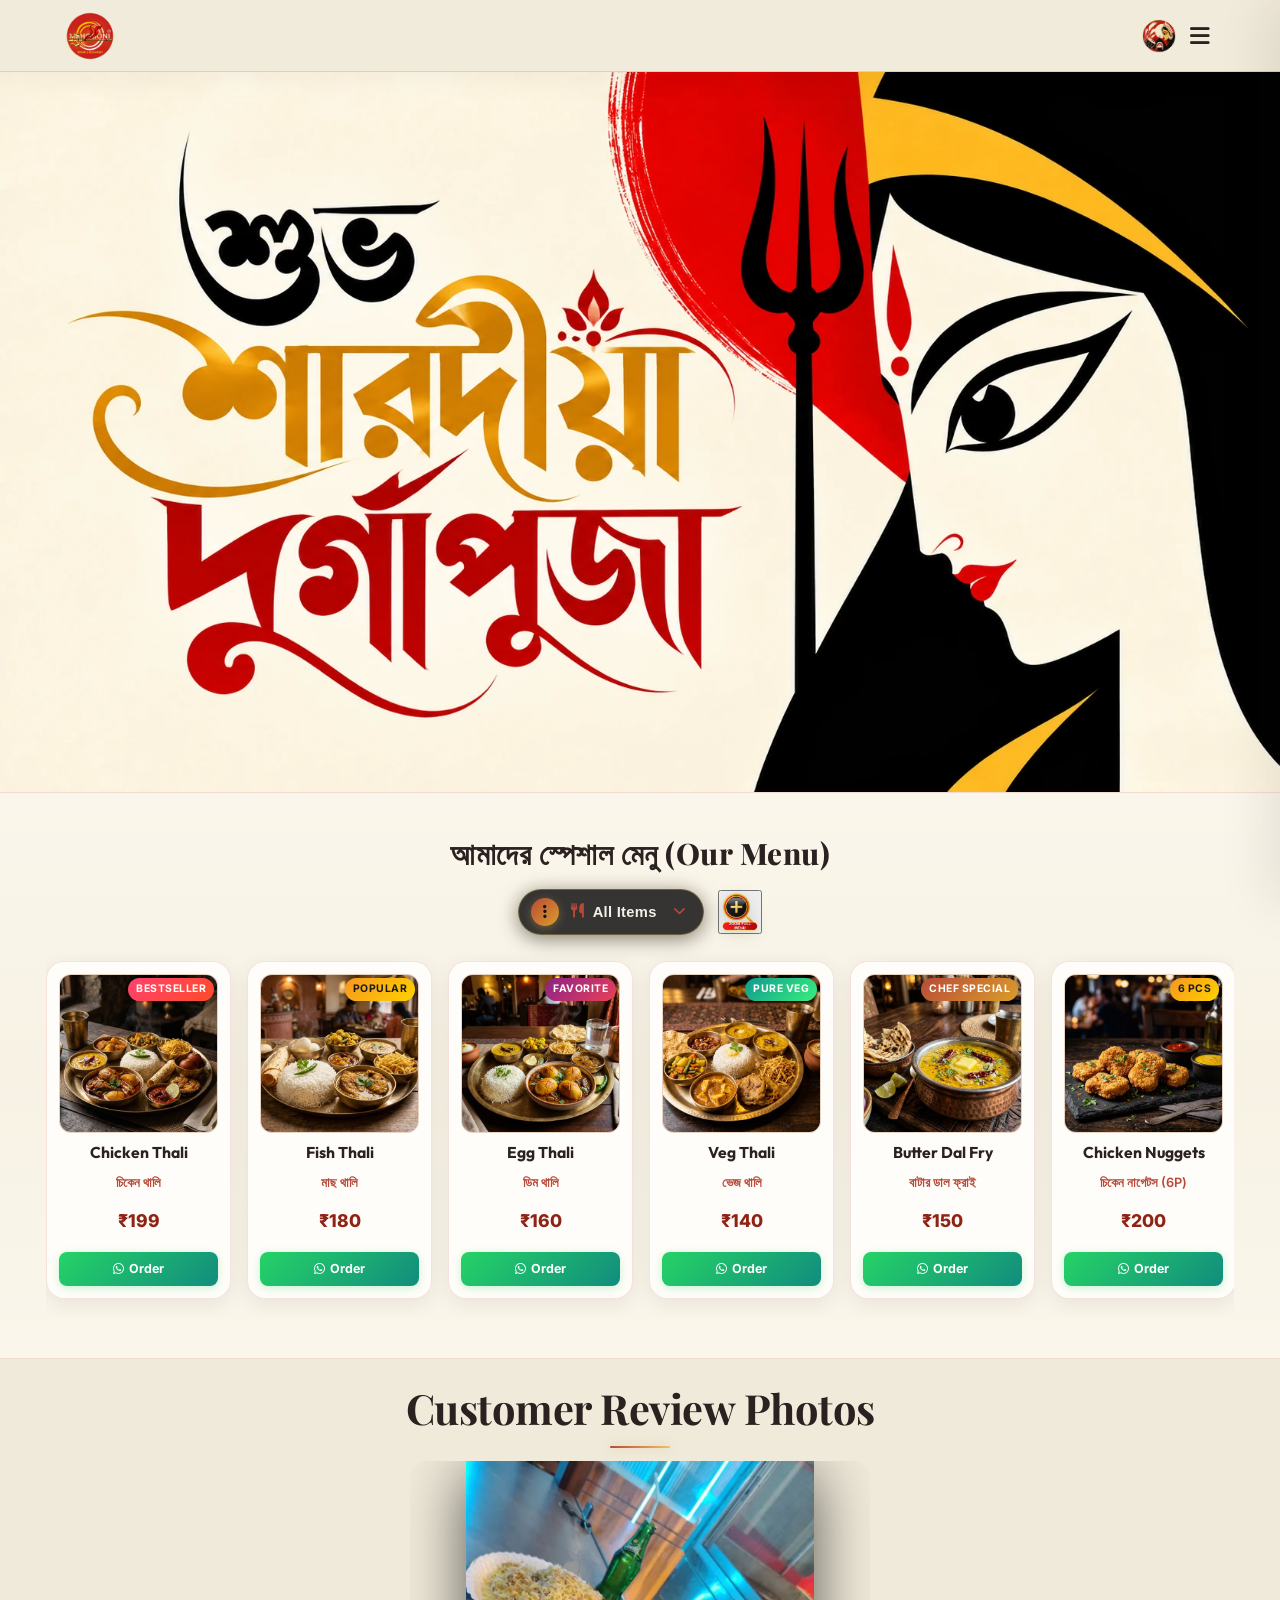
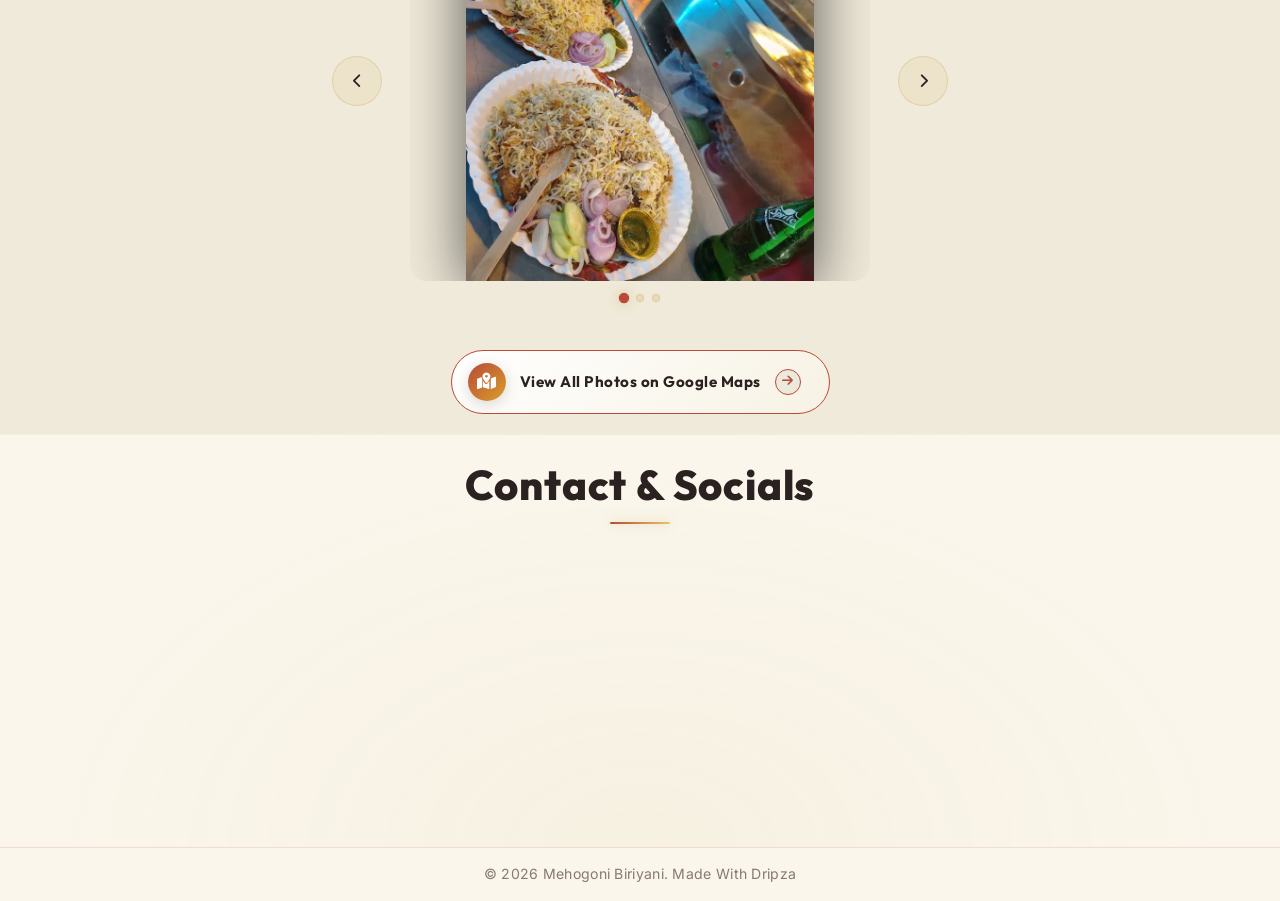
==== commit e4b179d3: "update" ====
--- a/index.html
+++ b/index.html
@@ -1,4 +1,4 @@
-<!DOCTYPE html>
+﻿<!DOCTYPE html>
 <html lang="bn">
 <head>
     <meta charset="UTF-8">
@@ -25,12 +25,12 @@
             <img src="assets/mehogoni_biriyani_logo.webp" alt="Mehogoni Biriyani Logo" class="logo-brand-img">
             <div class="logo-text-wrapper">
                 <span class="animated-football-header" title="Mahalaya Special">
-                    <img src="assets/mahalaya_web_run_icon.webp" alt="Mahalaya Run Icon" style="object-fit: contain; filter: drop-shadow(0 0 5px rgba(255, 215, 0, 0.6));">
+                    <img src="assets/durga_puja_web_run_icon.webp" alt="Mahalaya Run Icon" style="object-fit: contain; filter: drop-shadow(0 0 5px rgba(255, 215, 0, 0.6));">
                 </span>
                 <span class="logo-text">Mehogoni Biriyani</span>
             </div>
         </div>
-        <span class="rath-yatra-header-text">শুভ মহালয়া!</span>
+        <span class="rath-yatra-header-text">শুভ শারদীয়া দুর্গাপূজা</span>
         <ul class="nav-links">
             <li><a href="#home">Home</a></li>
             <li><a href="#menu">Menu</a></li>
@@ -42,7 +42,7 @@
             <button class="fifa-btn" id="open-promo-modal-direct-btn" title="Show Mahalaya Special Poster">
                 <div class="fifa-container">
                     <div class="fifa-magic-ring"></div>
-                    <img src="assets/mahalaya_web_icon.webp" alt="Mahalaya Special" class="fifa-svg" style="object-fit: contain;">
+                    <img src="assets/durga_puja_web_icon.webp" alt="Mahalaya Special" class="fifa-svg" style="object-fit: contain;">
                 </div>
             </button>
             
@@ -55,7 +55,7 @@
     <!-- Hero Section -->
     <section id="home" class="hero">
         <div class="hero-bg banner-box">
-            <img src="assets/festival_special_banner_1.webp" alt="Mahalaya Festival Banner" class="active">
+            <img src="assets/modern_durga_puja_greeting_banner.webp" alt="Durga Puja Festival Banner" class="active">
             <img src="assets/banner_1.webp" alt="Mehogoni Biriyani Banner 1">
             <img src="assets/banner_2.webp" alt="Mehogoni Biriyani Banner 2">
             <img src="assets/banner_3.webp" alt="Mehogoni Biriyani Banner 3">
